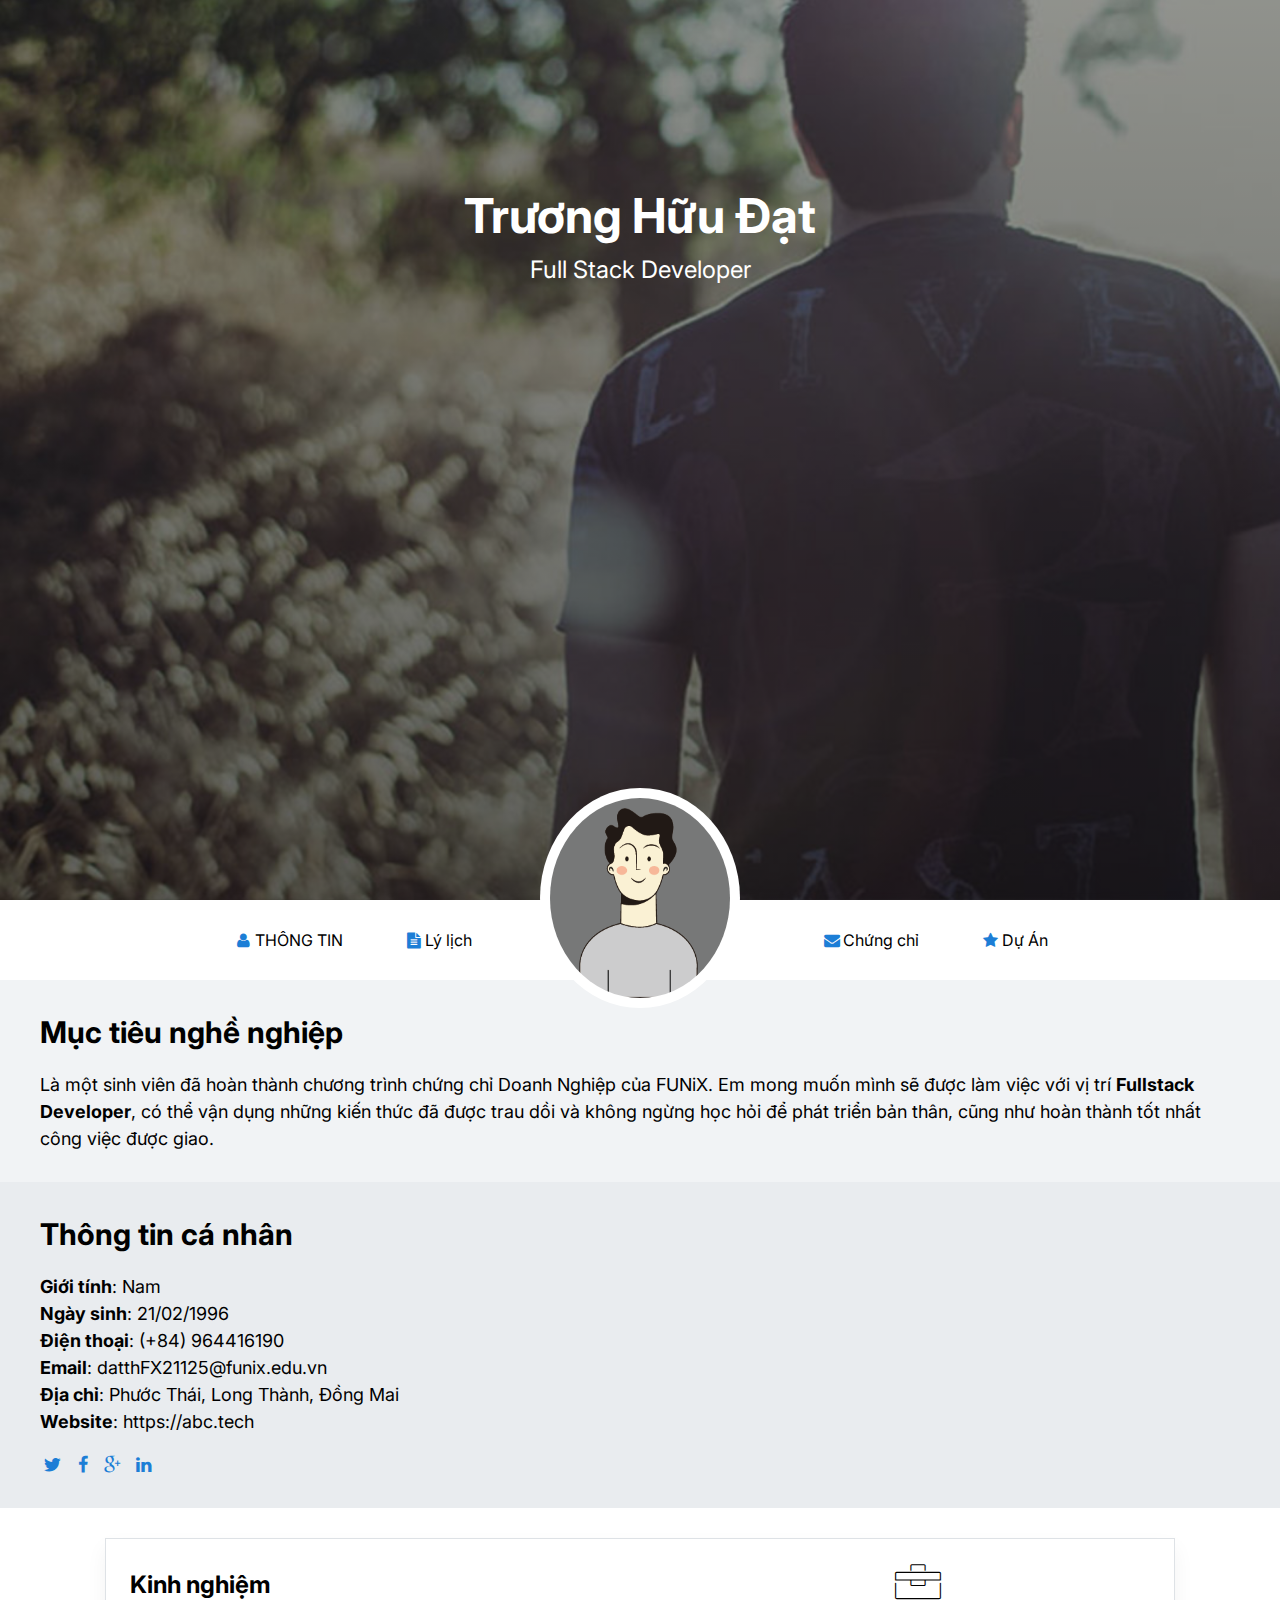
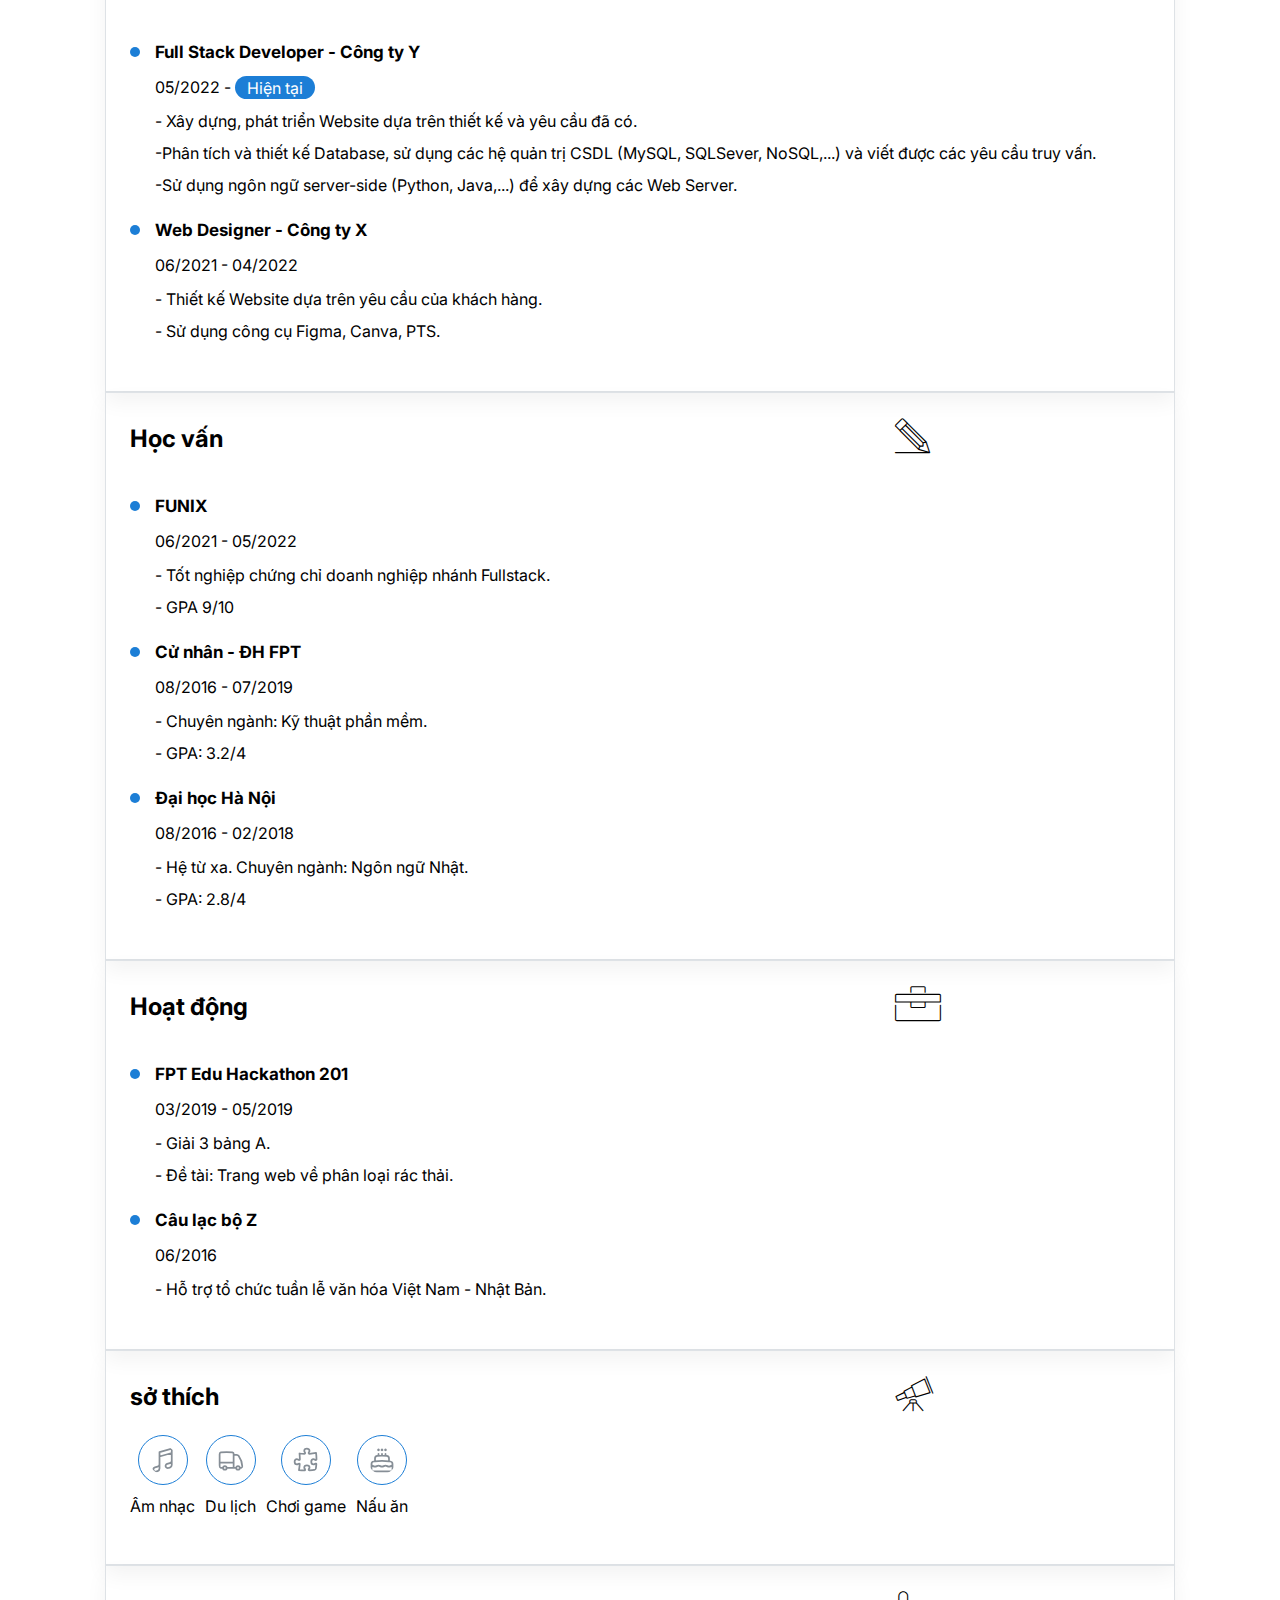
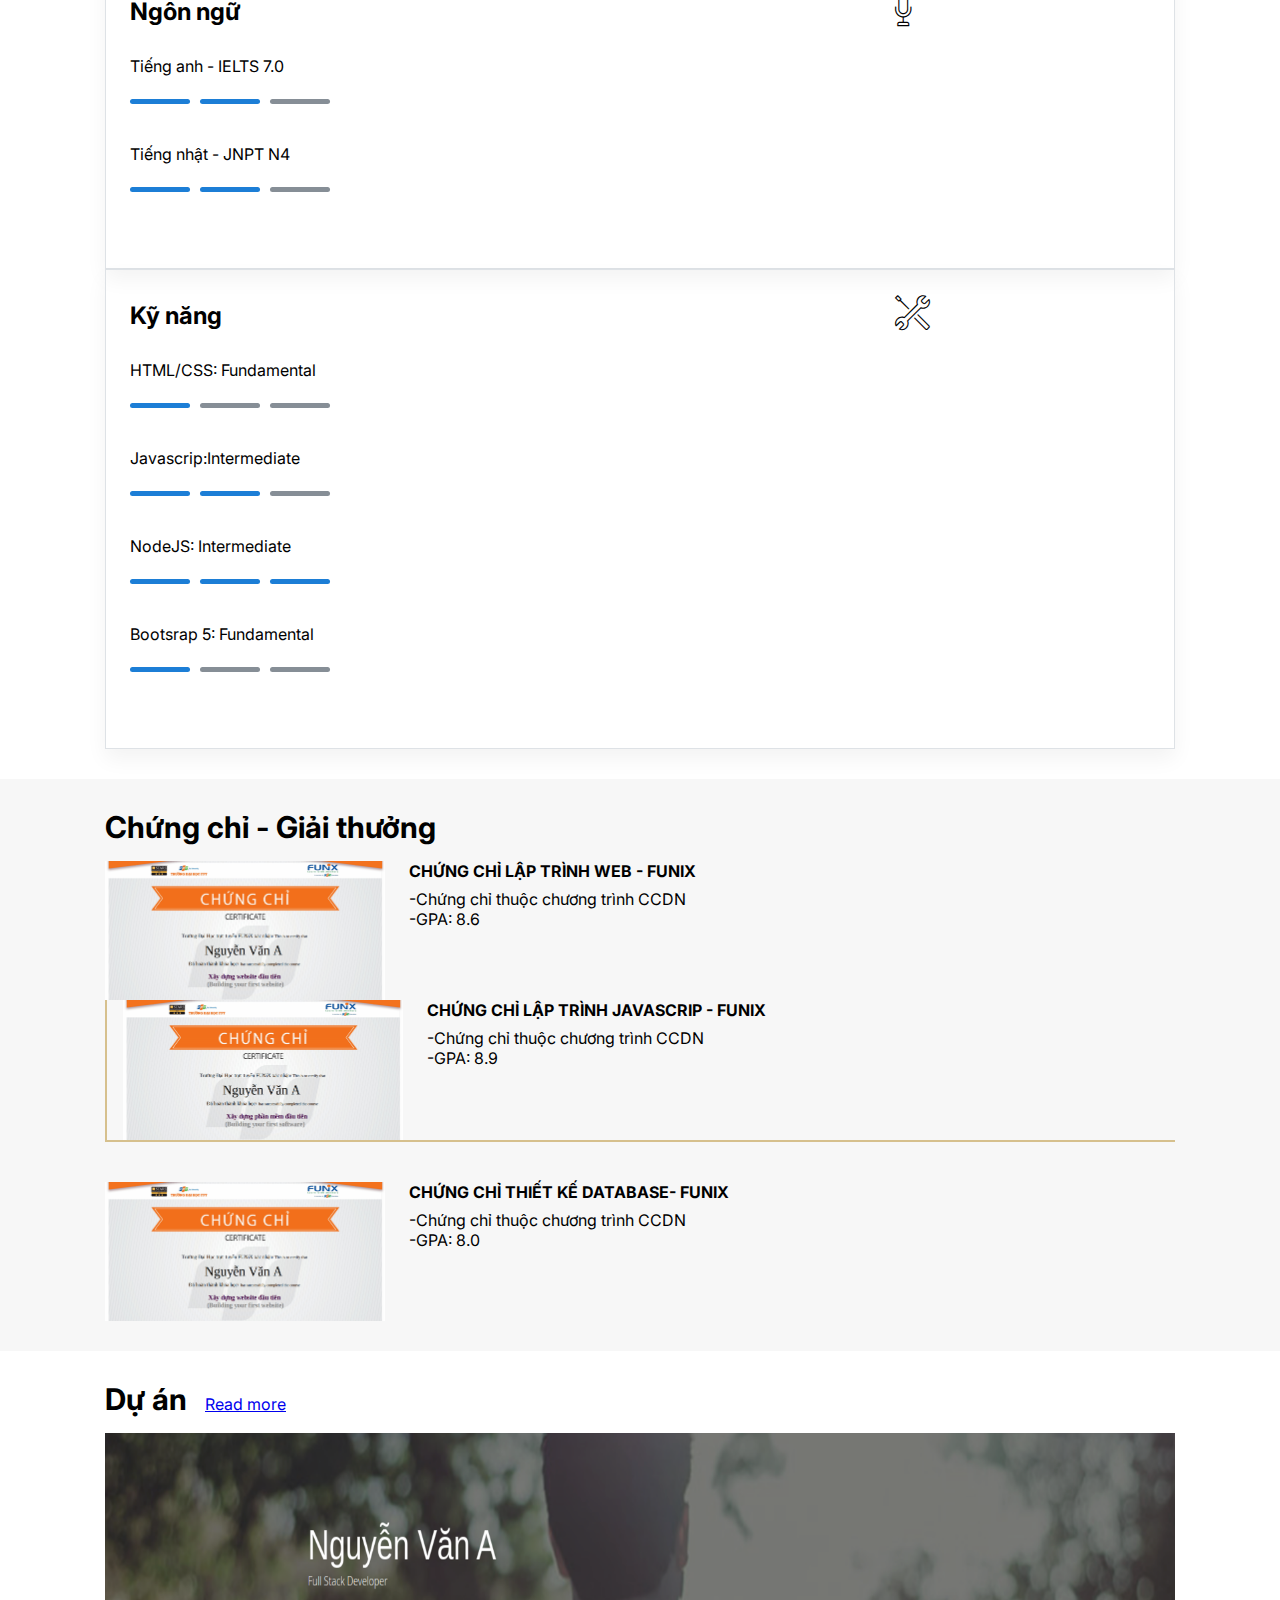
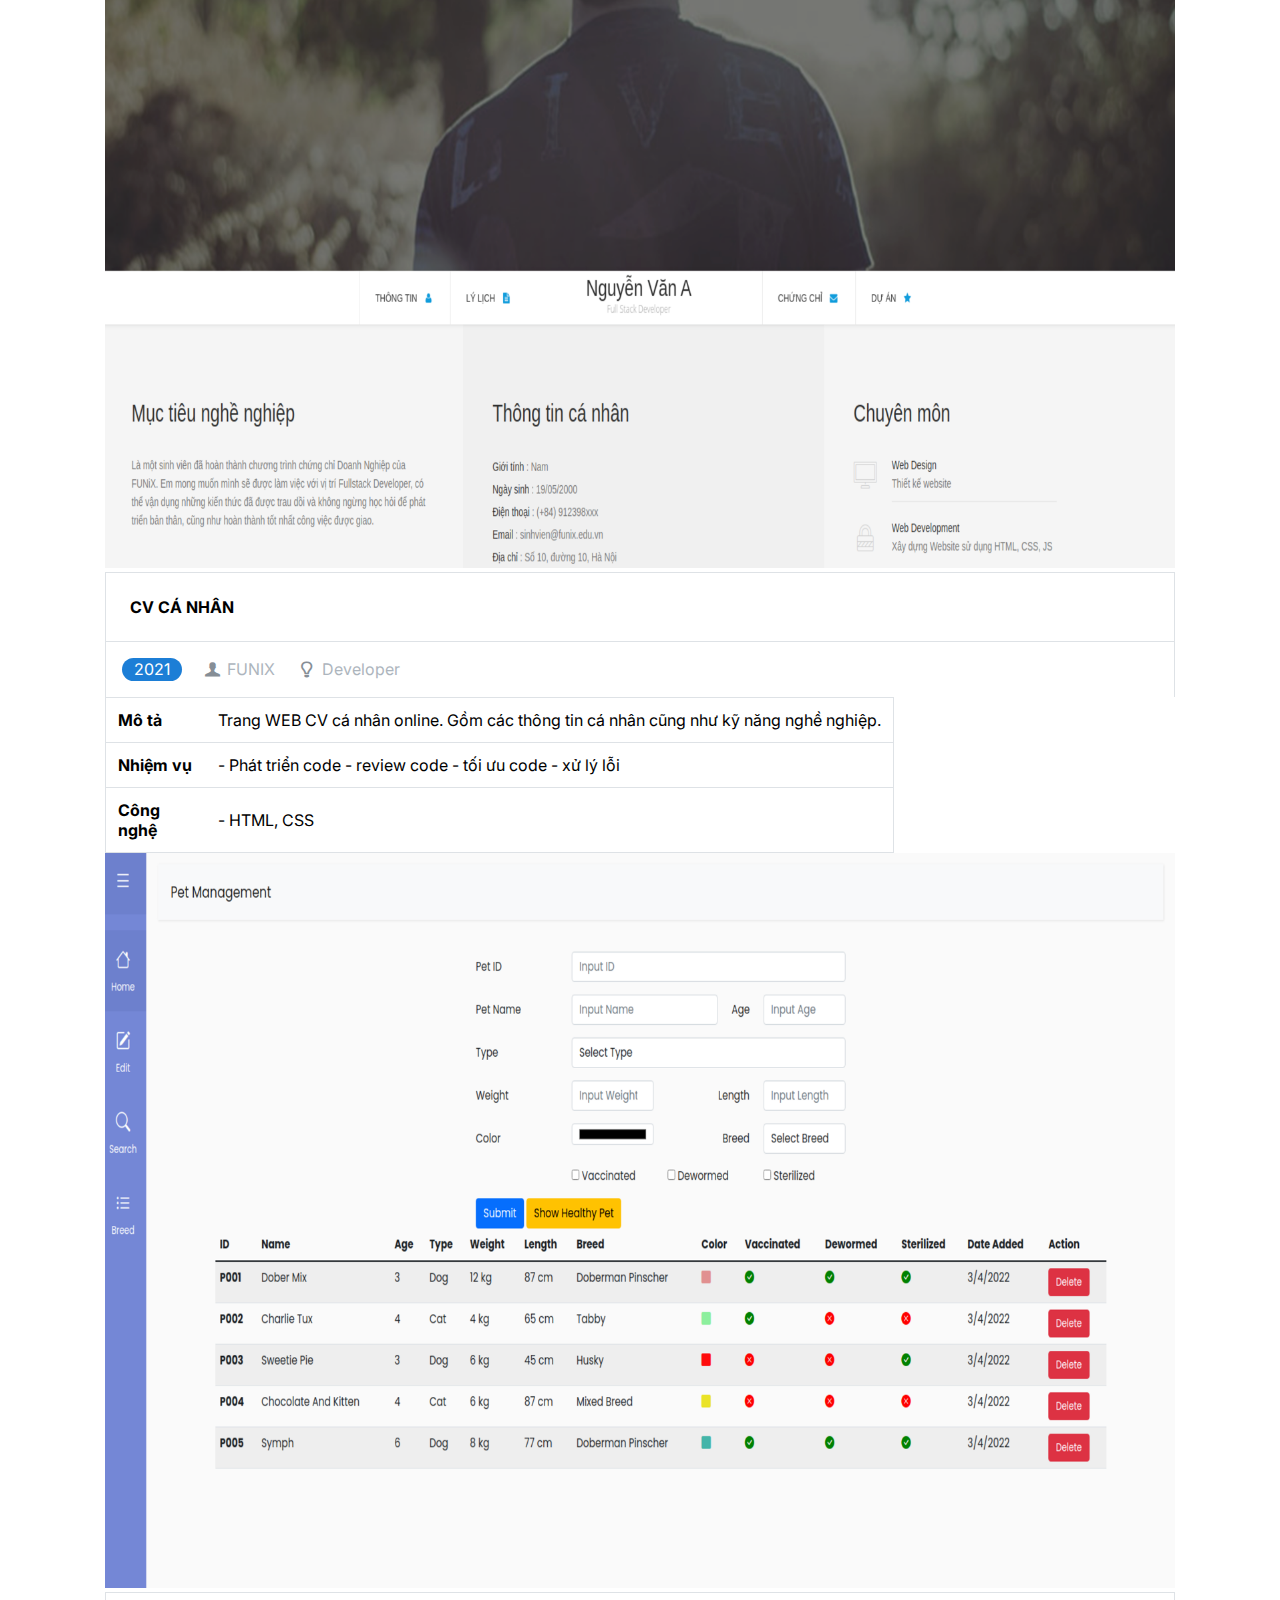
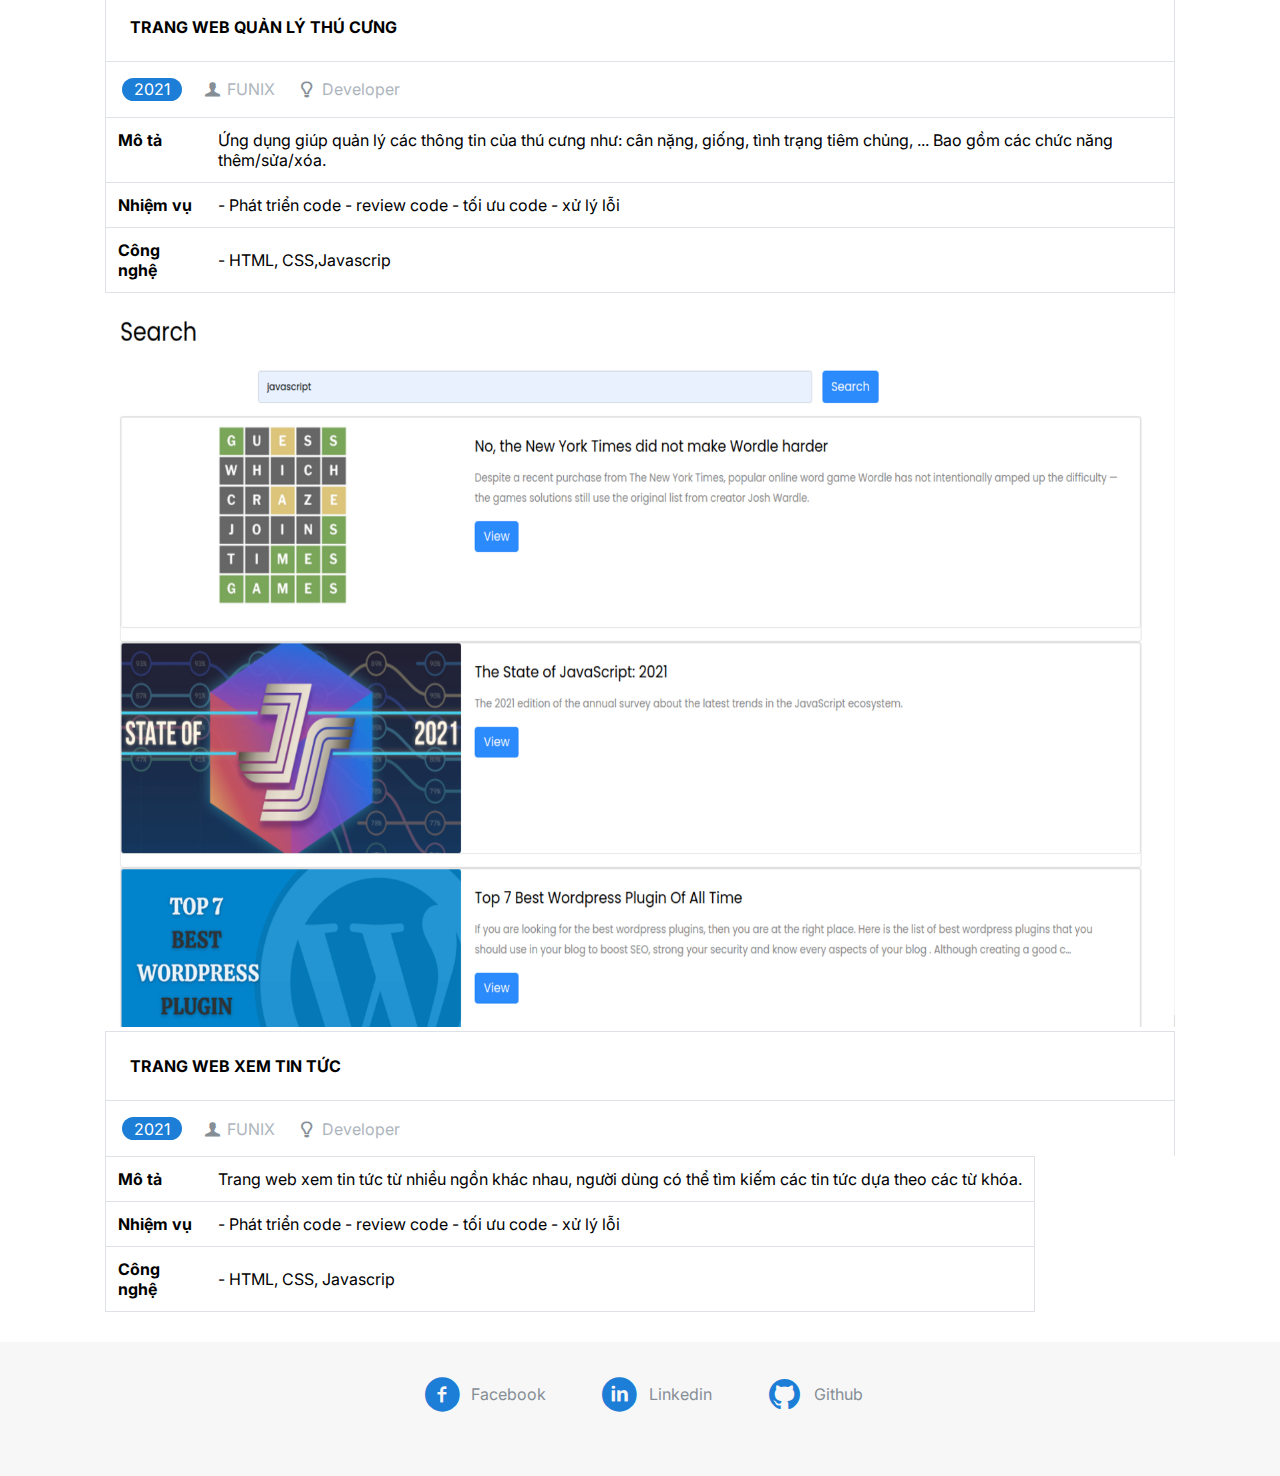
==== index.html @ 42e82f7e "Add files via upload" ====
<!DOCTYPE html>
<html lang="en">
  <head>
    <meta charset="UTF-8" />
    <meta http-equiv="X-UA-Compatible" content="IE=edge" />
    <meta name="viewport" content="width=device-width, initial-scale=1.0" />
    <link rel="stylesheet" href="./css/laptop.css" />
    <link rel="stylesheet" href="./css/tablet.css" />
    <link rel="stylesheet" href="./css/mobile.css" />
    <link rel="stylesheet" href="./css/font.css" />
    <link
      href="https://cdn.jsdelivr.net/npm/bootstrap@5.0.2/dist/css/bootstrap.min.css"
      rel="stylesheet"
      integrity="sha384-EVSTQN3/azprG1Anm3QDgpJLIm9Nao0Yz1ztcQTwFspd3yD65VohhpuuCOmLASjC"
      crossorigin="anonymous"
    />
    <link
      href="https://fonts.googleapis.com/css2?family=Inter&display=swap"
      rel="stylesheet"
    />

    <title>Assignment 03</title>
  </head>
  <body>
    <!-- Banner -->
    <div id="banner">
      <div class="banner-container">
        <h1>Trương Hữu Đạt</h1>
        <span>Full Stack Developer</span>
      </div>
    </div>
    <div class="avt-banner">
      <img src="images/default-avatar.webp" alt="avatar" class="avt-default" />
    </div>
    <!-- Narbar -->
    <section id="navbar">
      <nav class="navbar-container">
        <a href="#"><i class="icon-narbar icon-user"></i>THÔNG TIN</a>
        <a href="#"><i class="icon-narbar icon-doc-text-inv"></i>Lý lịch</a>
        <div class="text-navbar">
          <h2>Nguyễn Văn A</h2>
          <span>Full Stack Developer</span>
        </div>
        <a href="#"><i class="icon-narbar icon-mail-alt"></i>Chứng chỉ</a>
        <a href="#"><i class="icon-narbar icon-star-1"></i>Dự Án</a>
      </nav>
    </section>

    <section id="about" class="bg-grey">
      <div class="row mt-4">
        <div id="target" class="col-md col-lg">
          <h2 class="section-title x">Mục tiêu nghề nghiệp</h2>
          <p>
            Là một sinh viên đã hoàn thành chương trình chứng chỉ Doanh Nghiệp
            của FUNiX. Em mong muốn mình sẽ được làm việc với vị trí
            <b>Fullstack Developer</b>, có thể vận dụng những kiến thức đã được
            trau dồi và không ngừng học hỏi để phát triển bản thân, cũng như
            hoàn thành tốt nhất công việc được giao.
          </p>
        </div>
        <div id="personal-info" class="col-md col-lg">
          <h2 class="section-title">Thông tin cá nhân</h2>
          <ul class="mt-40 info">
            <li><span>Giới tính</span>: Nam</li>
            <li><span>Ngày sinh</span>: 21/02/1996</li>
            <li><span>Điện thoại</span>: (+84) 964416190</li>
            <li><span>Email</span>: datthFX21125@funix.edu.vn</li>
            <li><span>Địa chỉ</span>: Phước Thái, Long Thành, Đồng Mai</li>
            <li><span>Website</span>: https://abc.tech</li>
          </ul>
          <div class="icon-personal-info">
            <td><i class="icon-twitter"></i></td>
            <td><i class="icon-facebook"></i></td>
            <td><i class="icon-gplus"></i></td>
            <td><i class="icon-linkedin"></i></td>
          </div>
        </div>
      </div>
    </section>

    <!-- Job info -->
    <section id="job-info">
      <div class="container">
        <div class="row gy-4">
          <div class="col-xl-4 col-md-6">
            <div class="content-grid">
              <div><h2>Kinh nghiệm</h2></div>
              <div class="job-info-ic"><i class="ic-toolbox"></i></div>
              <div class="content">
                <div class="content-detail">
                  <h3>Full Stack Developer - Công ty Y</h3>
                  <p>05/2022 - <span class="now">Hiện tại</span></p>
                  <p>
                    - Xây dựng, phát triển Website dựa trên thiết kế và yêu cầu
                    đã có.<br />
                    -Phân tích và thiết kế Database, sử dụng các hệ quản trị
                    CSDL (MySQL, SQLSever, NoSQL,...) và viết được các yêu cầu
                    truy vấn.<br />
                    -Sử dụng ngôn ngữ server-side (Python, Java,...) để xây dựng
                    các Web Server.
                  </p>
                  <h3>Web Designer - Công ty X</h3>
                  <p>06/2021 - 04/2022</p>
                  <p>
                    - Thiết kế Website dựa trên yêu cầu của khách hàng.<br />
                    - Sử dụng công cụ Figma, Canva, PTS.
                  </p>
                </div>
              </div>
            </div>
          </div>
          <div class="col-xl-4 col-md-6">
            <div class="content-grid">
              <div><h2>Học vấn</h2></div>
              <div class="job-info-ic"><i class="ic-pencil"></i></div>
              <div class="content">
                <div class="content-detail">
                  <h3>FUNIX</h3>
                  <p>06/2021 - 05/2022</p>
                  <p>
                    - Tốt nghiệp chứng chỉ doanh nghiệp nhánh Fullstack.<br />
                    - GPA 9/10
                  </p>
                  <h3>Cử nhân - ĐH FPT</h3>
                  <p>08/2016 - 07/2019</p>
                  <p>
                    - Chuyên ngành: Kỹ thuật phần mềm.<br />
                    - GPA: 3.2/4
                  </p>
                  <h3>Đại học Hà Nội</h3>
                  <p>08/2016 - 02/2018</p>
                  <p>
                    - Hệ từ xa. Chuyên ngành: Ngôn ngữ Nhật.<br />
                    - GPA: 2.8/4
                  </p>
                </div>
              </div>
            </div>
          </div>
          <div class="col-xl-4 col-md-6">
            <div class="content-grid">
              <div><h2>Hoạt động</h2></div>
              <div class="job-info-ic"><i class="ic-toolbox"></i></div>
              <div class="content">
                <div class="content-detail">
                  <h3>FPT Edu Hackathon 201</h3>
                  <p>03/2019 - 05/2019</p>
                  <p>
                    - Giải 3 bảng A.<br />
                    - Đề tài: Trang web về phân loại rác thải.
                  </p>
                  <h3>Câu lạc bộ Z</h3>
                  <p>06/2016</p>
                  <p>- Hỗ trợ tổ chức tuần lễ văn hóa Việt Nam - Nhật Bản.</p>
                </div>
              </div>
            </div>
          </div>
          <div class="col-xl-4 col-md-6">
            <div class="content-grid">
              <div><h2>sở thích</h2></div>
              <div class="job-info-ic"><i class="ic-telescope"></i></div>
              <div class="content job-container-flex">
                <div class="flex-st">
                  <svg
                    xmlns="http://www.w3.org/2000/svg"
                    fill="none"
                    viewBox="0 0 24 24"
                    stroke-width="1.5"
                    stroke="currentColor"
                    class="ic-st"
                  >
                    <path
                      stroke-linecap="round"
                      stroke-linejoin="round"
                      d="M9 9l10.5-3m0 6.553v3.75a2.25 2.25 0 01-1.632 2.163l-1.32.377a1.803 1.803 0 11-.99-3.467l2.31-.66a2.25 2.25 0 001.632-2.163zm0 0V2.25L9 5.25v10.303m0 0v3.75a2.25 2.25 0 01-1.632 2.163l-1.32.377a1.803 1.803 0 01-.99-3.467l2.31-.66A2.25 2.25 0 009 15.553z"
                    />
                  </svg>
                  <p>Âm nhạc</p>
                </div>
                <div class="flex-st">
                  <svg
                    xmlns="http://www.w3.org/2000/svg"
                    fill="none"
                    viewBox="0 0 24 24"
                    stroke-width="1.5"
                    stroke="currentColor"
                    class="ic-st"
                  >
                    <path
                      stroke-linecap="round"
                      stroke-linejoin="round"
                      d="M8.25 18.75a1.5 1.5 0 01-3 0m3 0a1.5 1.5 0 00-3 0m3 0h6m-9 0H3.375a1.125 1.125 0 01-1.125-1.125V14.25m17.25 4.5a1.5 1.5 0 01-3 0m3 0a1.5 1.5 0 00-3 0m3 0h1.125c.621 0 1.129-.504 1.09-1.124a17.902 17.902 0 00-3.213-9.193 2.056 2.056 0 00-1.58-.86H14.25M16.5 18.75h-2.25m0-11.177v-.958c0-.568-.422-1.048-.987-1.106a48.554 48.554 0 00-10.026 0 1.106 1.106 0 00-.987 1.106v7.635m12-6.677v6.677m0 4.5v-4.5m0 0h-12"
                    />
                  </svg>
                  <p>Du lịch</p>
                </div>
                <div class="flex-st">
                  <svg
                    xmlns="http://www.w3.org/2000/svg"
                    fill="none"
                    viewBox="0 0 24 24"
                    stroke-width="1.5"
                    stroke="currentColor"
                    class="ic-st"
                  >
                    <path
                      stroke-linecap="round"
                      stroke-linejoin="round"
                      d="M14.25 6.087c0-.355.186-.676.401-.959.221-.29.349-.634.349-1.003 0-1.036-1.007-1.875-2.25-1.875s-2.25.84-2.25 1.875c0 .369.128.713.349 1.003.215.283.401.604.401.959v0a.64.64 0 01-.657.643 48.39 48.39 0 01-4.163-.3c.186 1.613.293 3.25.315 4.907a.656.656 0 01-.658.663v0c-.355 0-.676-.186-.959-.401a1.647 1.647 0 00-1.003-.349c-1.036 0-1.875 1.007-1.875 2.25s.84 2.25 1.875 2.25c.369 0 .713-.128 1.003-.349.283-.215.604-.401.959-.401v0c.31 0 .555.26.532.57a48.039 48.039 0 01-.642 5.056c1.518.19 3.058.309 4.616.354a.64.64 0 00.657-.643v0c0-.355-.186-.676-.401-.959a1.647 1.647 0 01-.349-1.003c0-1.035 1.008-1.875 2.25-1.875 1.243 0 2.25.84 2.25 1.875 0 .369-.128.713-.349 1.003-.215.283-.4.604-.4.959v0c0 .333.277.599.61.58a48.1 48.1 0 005.427-.63 48.05 48.05 0 00.582-4.717.532.532 0 00-.533-.57v0c-.355 0-.676.186-.959.401-.29.221-.634.349-1.003.349-1.035 0-1.875-1.007-1.875-2.25s.84-2.25 1.875-2.25c.37 0 .713.128 1.003.349.283.215.604.401.96.401v0a.656.656 0 00.658-.663 48.422 48.422 0 00-.37-5.36c-1.886.342-3.81.574-5.766.689a.578.578 0 01-.61-.58v0z"
                    />
                  </svg>
                  <p>Chơi game</p>
                </div>
                <div class="flex-st">
                  <svg
                    xmlns="http://www.w3.org/2000/svg"
                    fill="none"
                    viewBox="0 0 24 24"
                    stroke-width="1.5"
                    stroke="currentColor"
                    class="ic-st"
                  >
                    <path
                      stroke-linecap="round"
                      stroke-linejoin="round"
                      d="M12 8.25v-1.5m0 1.5c-1.355 0-2.697.056-4.024.166C6.845 8.51 6 9.473 6 10.608v2.513m6-4.87c1.355 0 2.697.055 4.024.165C17.155 8.51 18 9.473 18 10.608v2.513m-3-4.87v-1.5m-6 1.5v-1.5m12 9.75l-1.5.75a3.354 3.354 0 01-3 0 3.354 3.354 0 00-3 0 3.354 3.354 0 01-3 0 3.354 3.354 0 00-3 0 3.354 3.354 0 01-3 0L3 16.5m15-3.38a48.474 48.474 0 00-6-.37c-2.032 0-4.034.125-6 .37m12 0c.39.049.777.102 1.163.16 1.07.16 1.837 1.094 1.837 2.175v5.17c0 .62-.504 1.124-1.125 1.124H4.125A1.125 1.125 0 013 20.625v-5.17c0-1.08.768-2.014 1.837-2.174A47.78 47.78 0 016 13.12M12.265 3.11a.375.375 0 11-.53 0L12 2.845l.265.265zm-3 0a.375.375 0 11-.53 0L9 2.845l.265.265zm6 0a.375.375 0 11-.53 0L15 2.845l.265.265z"
                    />
                  </svg>
                  <p>Nấu ăn</p>
                </div>
              </div>
            </div>
          </div>
          <div class="col-xl-4 col-md-6">
            <div class="content-grid">
              <div><h2>Ngôn ngữ</h2></div>
              <div class="job-info-ic"><i class="ic-mic"></i></div>
              <div class="content">
                <div style="margin-bottom: 24px">
                  <p>Tiếng anh - IELTS 7.0</p>
                  <span class="good"></span><span class="good"></span
                  ><span class="bad"></span>
                </div>
                <div style="margin-bottom: 24px">
                  <p>Tiếng nhật - JNPT N4</p>
                  <span class="good"></span><span class="good"></span
                  ><span class="bad"></span>
                </div>
              </div>
            </div>
          </div>
          <div class="col-xl-4 col-md-6">
            <div class="content-grid">
              <div><h2>Kỹ năng</h2></div>
              <div class="job-info-ic"><i class="ic-tools-2"></i></div>
              <div class="content">
                <div style="margin-bottom: 24px">
                  <p>HTML/CSS: Fundamental</p>
                  <span class="good"></span><span class="bad"></span
                  ><span class="bad"></span>
                </div>
                <div style="margin-bottom: 24px">
                  <p>Javascrip:Intermediate</p>
                  <span class="good"></span><span class="good"></span
                  ><span class="bad"></span>
                </div>
                <div style="margin-bottom: 24px">
                  <p>NodeJS: Intermediate</p>
                  <span class="good"></span><span class="good"></span
                  ><span class="good"></span>
                </div>
                <div style="margin-bottom: 24px">
                  <p>Bootsrap 5: Fundamental</p>
                  <span class="good"></span><span class="bad"></span
                  ><span class="bad"></span>
                </div>
              </div>
            </div>
          </div>
        </div>
      </div>
    </section>

    <!-- Certificate -->
    <section id="certificate" class="bg-grey">
      <div class="container">
        <h1 class="section-title">Chứng chỉ - Giải thưởng</h1>
        <div class="row mt-4">
          <div class="certificate-flex col-md-6 mb-4">
            <img
              src="images/Cert_DBI.png"
              alt="certificate 1"
              class="certificate-img img-fluid"
            />
            <p>
              <strong> chứng Chỉ Lập Trình WEB - FUNIX</strong><br />
              -Chứng chỉ thuộc chương trình CCDN<br />-GPA: 8.6
            </p>
          </div>
          <div class="certificate-flex certificate-2 col-md-6 mb-4">
            <img
              src="images/Cert_PRF.png"
              alt="certificate 2"
              class="certificate-img img-fluid"
            />
            <p>
              <strong> chứng Chỉ Lập Trình javascrip - FUNIX</strong><br />
              -Chứng chỉ thuộc chương trình CCDN<br />-GPA: 8.9
            </p>
          </div>
          <div class="certificate-flex certificate-3 col-lg-12">
            <img
              src="images/Cert_WEB.png"
              alt="certificate 3"
              class="certificate-img"
            />
            <p>
              <strong> Chứng chỉ thiết kế database- funix</strong><br />
              -Chứng chỉ thuộc chương trình CCDN<br />-GPA: 8.0
            </p>
          </div>
        </div>
      </div>
    </section>

    <!-- Project -->
    <section id="project">
      <div class="container">
        <div class="section-title">
          <h1>Dự án</h1>
          <a href="#projet-charter">Read more</a>
        </div>

        <div class="row">
          <div class="col-md-4 mb-4 mb-md-0">
            <div class="project-content">
              <img
                src="images/project_1.png"
                alt="project 1"
                class="project-img"
              />
              <h3>CV CÁ NHÂN</h3>
              <div class="project-content-flex">
                <p class="now">2021</p>
                <div>
                  <i class="icon-user-1"></i>
                  <span>FUNIX</span>
                  <i class="icon-lamp"></i>
                  <span>Developer</span>
                </div>
              </div>
              <table>
                <tr>
                  <td>Mô tả</td>
                  <td>
                    Trang WEB CV cá nhân online. Gồm các thông tin cá nhân cũng
                    như kỹ năng nghề nghiệp.
                  </td>
                </tr>
                <tr>
                  <td>Nhiệm vụ</td>
                  <td>
                    - Phát triển code - review code - tối ưu code - xử lý lỗi
                  </td>
                </tr>
                <tr>
                  <td>Công nghệ</td>
                  <td>- HTML, CSS</td>
                </tr>
              </table>
            </div>
          </div>
          <div class="col-md-4 mb-4 mb-md-0">
            <div class="project-content">
              <img
                src="images/project_2.png"
                alt="project 1"
                class="project-img"
              />
              <h3>TRANG WEB QUẢN LÝ THÚ CƯNG</h3>
              <div class="project-content-flex">
                <p class="now">2021</p>
                <div>
                  <i class="icon-user-1"></i>
                  <span>FUNIX</span>
                  <i class="icon-lamp"></i>
                  <span>Developer</span>
                </div>
              </div>
              <table>
                <tbody>
                  <tr>
                    <td>Mô tả</td>
                    <td>
                      Ứng dụng giúp quản lý các thông tin của thú cưng như: cân
                      nặng, giống, tình trạng tiêm chủng, ... Bao gồm các chức
                      năng thêm/sửa/xóa.
                    </td>
                  </tr>
                  <tr>
                    <td>Nhiệm vụ</td>
                    <td>
                      - Phát triển code - review code - tối ưu code - xử lý lỗi
                    </td>
                  </tr>
                  <tr>
                    <td>Công nghệ</td>
                    <td>- HTML, CSS,Javascrip</td>
                  </tr>
                </tbody>
              </table>
            </div>
          </div>
          <div class="col-md-4 mb-4 mb-md-0">
            <div class="project-content">
              <img
                src="images/project_3.png"
                alt="project 1"
                class="project-img"
              />
              <h3>TRANG WEB XEM TIN TỨC</h3>
              <div class="project-content-flex">
                <p class="now">2021</p>
                <div>
                  <i class="icon-user-1"></i>
                  <span>FUNIX</span>
                  <i class="icon-lamp"></i>
                  <span>Developer</span>
                </div>
              </div>
              <table>
                <tbody>
                  <tr>
                    <td>Mô tả</td>
                    <td>
                      Trang web xem tin tức từ nhiều ngồn khác nhau, người dùng
                      có thể tìm kiếm các tin tức dựa theo các từ khóa.
                    </td>
                  </tr>
                  <tr>
                    <td>Nhiệm vụ</td>
                    <td>
                      - Phát triển code - review code - tối ưu code - xử lý lỗi
                    </td>
                  </tr>
                  <tr>
                    <td>Công nghệ</td>
                    <td>- HTML, CSS, Javascrip</td>
                  </tr>
                </tbody>
              </table>
            </div>
          </div>
        </div>
      </div>
    </section>

    <!-- Footer -->
    <section id="footer" class="bg-grey">
      <div class="container">
        <div class="footer-container">
          <div class="footer-container-flex">
            <a href="#" class="footer-link"
              ><i class="icon-facebook-circled"></i
            ></a>
            <a href="#"><span class="footer-content">Facebook</span></a>
          </div>
          <div class="footer-container-flex">
            <a href="#" class="footer-link"
              ><i class="icon-linkedin-circled"></i
            ></a>
            <a href="#"><span class="footer-content">Linkedin</span></a>
          </div>
          <div class="footer-container-flex">
            <a href="#" class="footer-link"
              ><i class="icon-github-circled"></i
            ></a>
            <a href="#" style="text-decoration: none"
              ><span class="footer-content">Github</span></a
            >
          </div>
        </div>
      </div>
    </section>
    <script
      src="https://cdn.jsdelivr.net/npm/bootstrap@5.0.2/dist/js/bootstrap.bundle.min.js"
      integrity="sha384-MrcW6ZMFYlzcLA8Nl+NtUVF0sA7MsXsP1UyJoMp4YLEuNSfAP+JcXn/tWtIaxVXM"
      crossorigin="anonymous"
    ></script>
  </body>
</html>
---- css/laptop.css ----
* {
  margin: 0px;
  box-sizing: border-box;
}

body {
  font-family: "inter", sans-serif;
}

.bg-grey {
  background-color: #f7f7f7;
}

section > .container {
  width: 1170px;
  margin: auto;
  display: block;
  padding: 30px 50px;
}

/* Banner */
#banner {
  background-image: linear-gradient(rgba(0, 0, 0, 0.4), rgba(0, 0, 0, 0.6)),
    url(/images/banner.jpg);
  height: 100vh;
  background-size: cover;
  position: relative;
}

.banner-container {
  font-size: 24px;
  line-height: 1.5;
  color: #fff;
  text-align: center;
  position: absolute;
  top: 20%;
  left: 50%;
  transform: translate(-50%, 0);
}
/* Narbar */
.navbar-container {
  display: flex;
  align-items: center;
  justify-content: center;
}
#navbar {
  text-align: center;
}

#navbar a:link,
#navbar a:visited {
  text-decoration: none;
  color: black;
  padding: 30px;
}

#navbar a:hover,
a:active {
  font-weight: bold;
  cursor: pointer;
}

.text-navbar {
  display: inline-block;
  font-size: 14px;
  margin: 0 70px;
}

.text-navbar h2 {
  font-size: 22px;
}

.icon-narbar {
  color: #1c7ed6;
}

.icon-personal-info {
  color: #1c7ed6;
  margin-top: 16px;
}

/* Thông tin cá nhân */
.about-grid {
  display: grid;
  grid-template-columns: repeat(2, 1fr);

  margin-top: 25px;
}

.section-title {
  font-size: 30px;
  margin-bottom: 16px;
}
.info {
  list-style: none;
  padding: 0;
}

li span {
  font-weight: bold;
}

#target {
  background-color: #f1f3f5;
  font-size: 18px;
  padding: 30px 40px;
  line-height: 1.5;
}
#personal-info {
  background-color: #e9ecef;
  font-size: 18px;
  padding: 30px 40px;
  line-height: 1.5;
}

/* Thông tin nghề nghiệp */

.job-info-grid {
  display: grid;
  grid-template-columns: repeat(3, 1fr);
  column-gap: 20px;
  row-gap: 40px;
}

.content-grid {
  display: grid;
  grid-template-columns: 75% 25%;
  align-items: center;
  align-self: start;
  border: 1.5px solid #dee2e6;
  padding: 24px;
  box-shadow: 0 10px 20px rgba(0, 0, 0, 0.05);
}

.job-info-ic {
  font-size: 35px;
}

.content {
  grid-column: 1/-1;
  margin: 18px 0;
  line-height: 2;
}

.content-detail {
  margin-left: 25px;
}
.content-detail h3 {
  position: relative;
  font-size: 17px;
  margin-top: 12px;
  margin-bottom: 2px;
}

.content-detail h3::before {
  position: absolute;
  top: 50%;
  left: -25px;
  transform: translate(0, -50%);
  content: "";
  width: 10px;
  height: 10px;
  background-color: #1c7ed6;
  border-radius: 50%;
  margin-right: 10px;
}

.content-detail p {
  margin-bottom: 2px;
}

.now {
  background-color: #1c7ed6;
  color: #fff;
  padding: 1.5px 12px;
  border-radius: 100px;
}
/* icon sở thích */
.ic-st {
  width: 50px;
  height: 50px;
  color: #868e96;
  border: 1.5px solid #1c7ed6;
  padding: 10px;
  border-radius: 50%;
}

.job-container-flex {
  display: flex;
  gap: 10px;
}

.flex-st {
  display: flex;
  flex-direction: column;
  align-items: center;
  gap: 5px;
}

.flex-st p {
  text-align: center;
}

.good {
  width: 60px;
  height: 5px;
  background-color: #1c7ed6;
  border-radius: 100px;
  margin-right: 10px;
  display: inline-block;
}
.bad {
  width: 60px;
  height: 5px;
  background-color: #868e96;
  border-radius: 100px;
  margin-right: 10px;

  display: inline-block;
}

/* certificate */

.certificate-grid {
  display: grid;
  grid-template-columns: repeat(2, 1fr);
  gap: 40px 60px;
}

.certificate-img {
  width: 280px;
}

.certificate-flex {
  display: flex;
  gap: 24px;
}

.certificate-flex strong {
  display: inline-block;
  text-transform: uppercase;
  margin-bottom: 8px;
}
.certificate-2 {
  border-left: 2px solid #d6c08d;
  padding-left: 16px;
}

.certificate-3 {
  border-top: 2px solid #d6c08d;
  padding-top: 40px;
  grid-column: 1/-1;
}

/* project */

.project-grid {
  display: grid;
  grid-template-columns: repeat(3, 1fr);
  gap: 20px;
}

.project-img {
  width: 100%;
}

.project-content h3 {
  font-size: 16px;
  font-weight: bold;
  padding: 24px;
  margin: 0;
  border: 1.5px solid #dee2e6;
}

.project-content-flex {
  display: flex;
  gap: 19px;
  align-items: center;
  border-left: 1.5px solid #dee2e6;
  border-right: 1.5px solid #dee2e6;
  padding: 16px;
}

.project-content-flex span {
  margin-right: 16px;
  color: #adb5bd;
}

.project-content-flex i {
  color: #868e96;
}

table {
  border-collapse: collapse;
}

tr {
  border: 1.5px solid #dee2e6 !important;
}

tr td:first-child {
  font-weight: bold;
  vertical-align: top;
  width: 100px;
}

td {
  padding: 12px;
}

/* FOOTER */

.footer-container {
  display: flex;
  gap: 48px;
  justify-content: center;
  margin-bottom: 30px;
}

.footer-container-flex {
  display: flex;
  gap: 4px;
  align-items: center;
}

#footer a:link,
#footer a:visited {
  text-decoration: none;
}

.footer-container-flex i {
  font-size: 36px;
  color: #1c7ed6;
}

.footer-container span {
  color: #868e96;
}

/* Nâng cao */
.avt-default {
  width: 200px;
  height: 220px;
  border-radius: 50%;
  padding: 10px;
  background-color: #fff;
}

.avt-banner {
  position: absolute;
  display: inline-block;
  bottom: 0;
  left: 50%;
  transform: translate(-50%, 50%);
}

.section-title h1 {
  display: inline-block;
  font-size: 30px;
}

/* Read More */
.section-title a {
  font-size: 16px;
  margin-left: 10px;
}

/* Project Charter */
.title {
  color: #4263eb;
  padding-bottom: 5px;
  border-bottom: 2px solid #ced4da;
  margin-bottom: 14px;
}

.border-dotted {
  border-bottom: 2px dotted #ced4da;
}

.number-icon {
  border: 2px solid #4263eb;
  color: #fff;
  background-color: #868e96;
  font-size: 22px;
  width: 45px;
  height: 45px;
  border-radius: 50%;
  display: flex;
  align-items: center;
  justify-content: center;
  text-align: center;
}
---- css/tablet.css ----
@media all and (min-width: 768px) and (max-width: 1024px) {
  .text-navbar,
  .avt-banner {
    display: none;
  }
  #navbar {
    margin-top: 20px;
  }
  .certificate-flex {
    flex-direction: column;
    gap: 30px;
  }

  .project-content h3 {
    font-size: 16px;
  }

  .project-content-flex {
    font-size: 16px;
  }

  .project-content-flex .now {
    font-size: 14px;
  }

  tr td:first-child {
    width: 25%;
  }

  /* Project Charter  */
  .number {
    justify-content: start !important;
  }
}
---- css/mobile.css ----
@media (max-width: 768px) {
  .text-navbar,
  .avt-banner {
    display: none;
  }

  #navbar a:link,
  a:visited {
    display: block;
    text-align: left;
    padding: 20px 35px 0;
  }

  .certificate-2 {
    border-left: none;
    border-top: 2px solid #d6c08d;
    padding-top: 40px;
  }

  .footer-container {
    gap: 30px;
  }

  /* Project Charter  */
  .number {
    justify-content: start !important;
  }
}
---- css/font.css ----
@font-face {
	font-family: 'open_sanslight';
	src: url('../fonts/OpenSans-Light-webfont.eot');
	src: url('../fonts/OpenSans-Light-webfont.eot#iefix') format('embedded-opentype'),
		url('../fonts/OpenSans-Light-webfont.woff') format('woff'),
		url('../fonts/OpenSans-Light-webfont.ttf') format('truetype'),
		url('../fonts/OpenSans-Light-webfont.svg#open_sanslight') format('svg');
	font-weight: normal;
	font-style: normal;

}

@font-face {
	font-family: 'open_sansitalic';
	src: url('../fonts/OpenSans-Italic-webfont.eot');
	src: url('../fonts/OpenSans-Italic-webfont.eot#iefix') format('embedded-opentype'),
		url('../fonts/OpenSans-Italic-webfont.woff') format('woff'),
		url('../fonts/OpenSans-Italic-webfont.ttf') format('truetype'),
		url('../fonts/OpenSans-Italic-webfont.svg#open_sansitalic') format('svg');
	font-weight: normal;
	font-style: normal;

}

@font-face {
	font-family: 'open_sanssemibold';
	src: url('../fonts/OpenSans-Semibold-webfont.eot');
	src: url('../fonts/OpenSans-Semibold-webfont.eot#iefix') format('embedded-opentype'),
		url('../fonts/OpenSans-Semibold-webfont.woff') format('woff'),
		url('../fonts/OpenSans-Semibold-webfont.ttf') format('truetype'),
		url('../fonts/OpenSans-Semibold-webfont.svg#open_sanssemibold') format('svg');
	font-weight: normal;
	font-style: normal;

}


@font-face {
	font-family: 'open_sanslight_italic';
	src: url('../fonts/OpenSans-LightItalic-webfont.eot');
	src: url('../fonts/OpenSans-LightItalic-webfont.eot#iefix') format('embedded-opentype'),
		url('../fonts/OpenSans-LightItalic-webfont.woff') format('woff'),
		url('../fonts/OpenSans-LightItalic-webfont.ttf') format('truetype'),
		url('../fonts/OpenSans-LightItalic-webfont.svg#open_sanslight_italic') format('svg');
	font-weight: normal;
	font-style: normal;

}

@font-face {
	font-family: 'open_sansregular';
	src: url('../fonts/OpenSans-Regular-webfont.eot');
	src: url('../fonts/OpenSans-Regular-webfont.eot#iefix') format('embedded-opentype'),
		url('../fonts/OpenSans-Regular-webfont.woff') format('woff'),
		url('../fonts/OpenSans-Regular-webfont.ttf') format('truetype'),
		url('../fonts/OpenSans-Regular-webfont.svg#open_sansregular') format('svg');
	font-weight: normal;
	font-style: normal;

}


@font-face {
	font-family: 'fontello';
	src: url('../fonts/fontello.eot');
	src: url('../fonts/fontello.eot#iefix') format('embedded-opentype'),
		url('../fonts/fontello.woff') format('woff'),
		url('../fonts/fontello.ttf') format('truetype'),
		url('../fonts/fontello.svg#fontello') format('svg');
	font-weight: normal;
	font-style: normal;
}

[class^="icon-"]:before,
[class*=" icon-"]:before {
	font-family: "fontello";
	font-style: normal;
	font-weight: normal;
	speak: none;

	display: inline-block;
	text-decoration: inherit;
	width: 1em;
	margin-right: .2em;
	text-align: center;
	/* opacity: .8; */

	/* For safety - reset parent styles, that can break glyph codes*/
	font-variant: normal;
	text-transform: none;

	/* fix buttons height, for twitter bootstrap */
	line-height: 1em;

	/* Animation center compensation - margins should be symmetric */
	/* remove if not needed */
	margin-left: .2em;

	/* you can be more comfortable with increased icons size */
	/* font-size: 120%; */

	/* Font smoothing. That was taken from TWBS */
	-webkit-font-smoothing: antialiased;
	-moz-osx-font-smoothing: grayscale;

	/* Uncomment for 3D effect */
	/* text-shadow: 1px 1px 1px rgba(127, 127, 127, 0.3); */
}

.icon-emo-happy:before {
	content: '\e800';
}

/* '' */
.icon-emo-wink:before {
	content: '\e801';
}

/* '' */
.icon-emo-wink2:before {
	content: '\e802';
}

/* '' */
.icon-emo-unhappy:before {
	content: '\e803';
}

/* '' */
.icon-emo-sleep:before {
	content: '\e804';
}

/* '' */
.icon-emo-thumbsup:before {
	content: '\e805';
}

/* '' */
.icon-emo-devil:before {
	content: '\e806';
}

/* '' */
.icon-emo-surprised:before {
	content: '\e807';
}

/* '' */
.icon-emo-tongue:before {
	content: '\e808';
}

/* '' */
.icon-emo-coffee:before {
	content: '\e809';
}

/* '' */
.icon-emo-sunglasses:before {
	content: '\e80a';
}

/* '' */
.icon-emo-displeased:before {
	content: '\e80b';
}

/* '' */
.icon-emo-beer:before {
	content: '\e80c';
}

/* '' */
.icon-emo-grin:before {
	content: '\e80d';
}

/* '' */
.icon-emo-angry:before {
	content: '\e80e';
}

/* '' */
.icon-emo-saint:before {
	content: '\e80f';
}

/* '' */
.icon-emo-cry:before {
	content: '\e810';
}

/* '' */
.icon-emo-shoot:before {
	content: '\e811';
}

/* '' */
.icon-emo-squint:before {
	content: '\e812';
}

/* '' */
.icon-emo-laugh:before {
	content: '\e813';
}

/* '' */
.icon-spin1:before {
	content: '\e814';
}

/* '' */
.icon-spin2:before {
	content: '\e815';
}

/* '' */
.icon-spin3:before {
	content: '\e816';
}

/* '' */
.icon-spin4:before {
	content: '\e817';
}

/* '' */
.icon-spin5:before {
	content: '\e818';
}

/* '' */
.icon-spin6:before {
	content: '\e819';
}

/* '' */
.icon-firefox:before {
	content: '\e81a';
}

/* '' */
.icon-chrome:before {
	content: '\e81b';
}

/* '' */
.icon-opera:before {
	content: '\e81c';
}

/* '' */
.icon-ie:before {
	content: '\e81d';
}

/* '' */
.icon-crown:before {
	content: '\e81e';
}

/* '' */
.icon-crown-plus:before {
	content: '\e81f';
}

/* '' */
.icon-crown-minus:before {
	content: '\e820';
}

/* '' */
.icon-marquee:before {
	content: '\e821';
}

/* '' */
.icon-glass:before {
	content: '\e822';
}

/* '' */
.icon-music:before {
	content: '\e823';
}

/* '' */
.icon-search:before {
	content: '\e824';
}

/* '' */
.icon-mail:before {
	content: '\e825';
}

/* '' */
.icon-mail-alt:before {
	content: '\e826';
}

/* '' */
.icon-mail-squared:before {
	content: '\e827';
}

/* '' */
.icon-heart:before {
	content: '\e828';
}

/* '' */
.icon-heart-empty:before {
	content: '\e829';
}

/* '' */
.icon-star-1:before {
	content: '\e82a';
}

/* '' */
.icon-star-empty-1:before {
	content: '\e82b';
}

/* '' */
.icon-star-half:before {
	content: '\e82c';
}

/* '' */
.icon-star-half-alt:before {
	content: '\e82d';
}

/* '' */
.icon-user:before {
	content: '\e82e';
}

/* '' */
.icon-user-plus:before {
	content: '\e82f';
}

/* '' */
.icon-user-times:before {
	content: '\e830';
}

/* '' */
.icon-users:before {
	content: '\e831';
}

/* '' */
.icon-male:before {
	content: '\e832';
}

/* '' */
.icon-female:before {
	content: '\e833';
}

/* '' */
.icon-child:before {
	content: '\e834';
}

/* '' */
.icon-user-secret:before {
	content: '\e835';
}

/* '' */
.icon-video:before {
	content: '\e836';
}

/* '' */
.icon-videocam:before {
	content: '\e837';
}

/* '' */
.icon-picture:before {
	content: '\e838';
}

/* '' */
.icon-camera:before {
	content: '\e839';
}

/* '' */
.icon-camera-alt:before {
	content: '\e83a';
}

/* '' */
.icon-th-large:before {
	content: '\e83b';
}

/* '' */
.icon-th:before {
	content: '\e83c';
}

/* '' */
.icon-th-list:before {
	content: '\e83d';
}

/* '' */
.icon-ok:before {
	content: '\e83e';
}

/* '' */
.icon-ok-circled:before {
	content: '\e83f';
}

/* '' */
.icon-ok-circled2:before {
	content: '\e840';
}

/* '' */
.icon-ok-squared:before {
	content: '\e841';
}

/* '' */
.icon-cancel:before {
	content: '\e842';
}

/* '' */
.icon-cancel-circled:before {
	content: '\e843';
}

/* '' */
.icon-cancel-circled2:before {
	content: '\e844';
}

/* '' */
.icon-plus:before {
	content: '\e845';
}

/* '' */
.icon-plus-circled:before {
	content: '\e846';
}

/* '' */
.icon-plus-squared:before {
	content: '\e847';
}

/* '' */
.icon-plus-squared-alt:before {
	content: '\e848';
}

/* '' */
.icon-minus:before {
	content: '\e849';
}

/* '' */
.icon-minus-circled:before {
	content: '\e84a';
}

/* '' */
.icon-minus-squared:before {
	content: '\e84b';
}

/* '' */
.icon-minus-squared-alt:before {
	content: '\e84c';
}

/* '' */
.icon-help:before {
	content: '\e84d';
}

/* '' */
.icon-help-circled:before {
	content: '\e84e';
}

/* '' */
.icon-info-circled:before {
	content: '\e84f';
}

/* '' */
.icon-info:before {
	content: '\e850';
}

/* '' */
.icon-home:before {
	content: '\e851';
}

/* '' */
.icon-link:before {
	content: '\e852';
}

/* '' */
.icon-unlink:before {
	content: '\e853';
}

/* '' */
.icon-link-ext:before {
	content: '\e854';
}

/* '' */
.icon-link-ext-alt:before {
	content: '\e855';
}

/* '' */
.icon-attach:before {
	content: '\e856';
}

/* '' */
.icon-lock:before {
	content: '\e857';
}

/* '' */
.icon-lock-open:before {
	content: '\e858';
}

/* '' */
.icon-lock-open-alt:before {
	content: '\e859';
}

/* '' */
.icon-pin:before {
	content: '\e85a';
}

/* '' */
.icon-eye:before {
	content: '\e85b';
}

/* '' */
.icon-eye-off:before {
	content: '\e85c';
}

/* '' */
.icon-tag-1:before {
	content: '\e85d';
}

/* '' */
.icon-tags:before {
	content: '\e85e';
}

/* '' */
.icon-bookmark:before {
	content: '\e85f';
}

/* '' */
.icon-bookmark-empty:before {
	content: '\e860';
}

/* '' */
.icon-flag:before {
	content: '\e861';
}

/* '' */
.icon-flag-empty:before {
	content: '\e862';
}

/* '' */
.icon-flag-checkered:before {
	content: '\e863';
}

/* '' */
.icon-thumbs-up:before {
	content: '\e864';
}

/* '' */
.icon-thumbs-down:before {
	content: '\e865';
}

/* '' */
.icon-thumbs-up-alt:before {
	content: '\e866';
}

/* '' */
.icon-thumbs-down-alt:before {
	content: '\e867';
}

/* '' */
.icon-download:before {
	content: '\e868';
}

/* '' */
.icon-upload:before {
	content: '\e869';
}

/* '' */
.icon-download-cloud:before {
	content: '\e86a';
}

/* '' */
.icon-upload-cloud:before {
	content: '\e86b';
}

/* '' */
.icon-reply:before {
	content: '\e86c';
}

/* '' */
.icon-reply-all:before {
	content: '\e86d';
}

/* '' */
.icon-forward:before {
	content: '\e86e';
}

/* '' */
.icon-quote-left:before {
	content: '\e86f';
}

/* '' */
.icon-quote-right:before {
	content: '\e870';
}

/* '' */
.icon-code:before {
	content: '\e871';
}

/* '' */
.icon-export:before {
	content: '\e872';
}

/* '' */
.icon-export-alt:before {
	content: '\e873';
}

/* '' */
.icon-share:before {
	content: '\e874';
}

/* '' */
.icon-share-squared:before {
	content: '\e875';
}

/* '' */
.icon-pencil:before {
	content: '\e876';
}

/* '' */
.icon-pencil-squared:before {
	content: '\e877';
}

/* '' */
.icon-edit:before {
	content: '\e878';
}

/* '' */
.icon-print:before {
	content: '\e879';
}

/* '' */
.icon-retweet:before {
	content: '\e87a';
}

/* '' */
.icon-keyboard:before {
	content: '\e87b';
}

/* '' */
.icon-gamepad:before {
	content: '\e87c';
}

/* '' */
.icon-comment:before {
	content: '\e87d';
}

/* '' */
.icon-chat:before {
	content: '\e87e';
}

/* '' */
.icon-comment-empty:before {
	content: '\e87f';
}

/* '' */
.icon-chat-empty:before {
	content: '\e880';
}

/* '' */
.icon-bell:before {
	content: '\e881';
}

/* '' */
.icon-bell-alt:before {
	content: '\e882';
}

/* '' */
.icon-bell-off:before {
	content: '\e883';
}

/* '' */
.icon-bell-off-empty:before {
	content: '\e884';
}

/* '' */
.icon-attention-alt:before {
	content: '\e885';
}

/* '' */
.icon-attention:before {
	content: '\e886';
}

/* '' */
.icon-attention-circled:before {
	content: '\e887';
}

/* '' */
.icon-location:before {
	content: '\e888';
}

/* '' */
.icon-direction:before {
	content: '\e889';
}

/* '' */
.icon-compass:before {
	content: '\e88a';
}

/* '' */
.icon-trash:before {
	content: '\e88b';
}

/* '' */
.icon-trash-empty:before {
	content: '\e88c';
}

/* '' */
.icon-doc:before {
	content: '\e88d';
}

/* '' */
.icon-docs:before {
	content: '\e88e';
}

/* '' */
.icon-doc-text:before {
	content: '\e88f';
}

/* '' */
.icon-doc-inv:before {
	content: '\e890';
}

/* '' */
.icon-doc-text-inv:before {
	content: '\e891';
}

/* '' */
.icon-file-pdf:before {
	content: '\e892';
}

/* '' */
.icon-file-word:before {
	content: '\e893';
}

/* '' */
.icon-file-excel:before {
	content: '\e894';
}

/* '' */
.icon-file-powerpoint:before {
	content: '\e895';
}

/* '' */
.icon-file-image:before {
	content: '\e896';
}

/* '' */
.icon-file-archive:before {
	content: '\e897';
}

/* '' */
.icon-file-audio:before {
	content: '\e898';
}

/* '' */
.icon-file-video:before {
	content: '\e899';
}

/* '' */
.icon-file-code:before {
	content: '\e89a';
}

/* '' */
.icon-folder:before {
	content: '\e89b';
}

/* '' */
.icon-folder-open:before {
	content: '\e89c';
}

/* '' */
.icon-folder-empty:before {
	content: '\e89d';
}

/* '' */
.icon-folder-open-empty:before {
	content: '\e89e';
}

/* '' */
.icon-box:before {
	content: '\e89f';
}

/* '' */
.icon-rss:before {
	content: '\e8a0';
}

/* '' */
.icon-rss-squared:before {
	content: '\e8a1';
}

/* '' */
.icon-phone:before {
	content: '\e8a2';
}

/* '' */
.icon-phone-squared:before {
	content: '\e8a3';
}

/* '' */
.icon-fax:before {
	content: '\e8a4';
}

/* '' */
.icon-menu:before {
	content: '\e8a5';
}

/* '' */
.icon-cog:before {
	content: '\e8a6';
}

/* '' */
.icon-cog-alt:before {
	content: '\e8a7';
}

/* '' */
.icon-wrench:before {
	content: '\e8a8';
}

/* '' */
.icon-sliders:before {
	content: '\e8a9';
}

/* '' */
.icon-basket:before {
	content: '\e8aa';
}

/* '' */
.icon-cart-plus:before {
	content: '\e8ab';
}

/* '' */
.icon-cart-arrow-down:before {
	content: '\e8ac';
}

/* '' */
.icon-calendar:before {
	content: '\e8ad';
}

/* '' */
.icon-calendar-empty:before {
	content: '\e8ae';
}

/* '' */
.icon-login:before {
	content: '\e8af';
}

/* '' */
.icon-logout:before {
	content: '\e8b0';
}

/* '' */
.icon-mic:before {
	content: '\e8b1';
}

/* '' */
.icon-mute:before {
	content: '\e8b2';
}

/* '' */
.icon-volume-off:before {
	content: '\e8b3';
}

/* '' */
.icon-volume-down:before {
	content: '\e8b4';
}

/* '' */
.icon-volume-up:before {
	content: '\e8b5';
}

/* '' */
.icon-headphones:before {
	content: '\e8b6';
}

/* '' */
.icon-clock:before {
	content: '\e8b7';
}

/* '' */
.icon-lightbulb:before {
	content: '\e8b8';
}

/* '' */
.icon-block:before {
	content: '\e8b9';
}

/* '' */
.icon-resize-full:before {
	content: '\e8ba';
}

/* '' */
.icon-resize-full-alt:before {
	content: '\e8bb';
}

/* '' */
.icon-resize-small:before {
	content: '\e8bc';
}

/* '' */
.icon-resize-vertical:before {
	content: '\e8bd';
}

/* '' */
.icon-resize-horizontal:before {
	content: '\e8be';
}

/* '' */
.icon-move:before {
	content: '\e8bf';
}

/* '' */
.icon-zoom-in:before {
	content: '\e8c0';
}

/* '' */
.icon-zoom-out:before {
	content: '\e8c1';
}

/* '' */
.icon-down-circled2:before {
	content: '\e8c2';
}

/* '' */
.icon-up-circled2:before {
	content: '\e8c3';
}

/* '' */
.icon-left-circled2:before {
	content: '\e8c4';
}

/* '' */
.icon-right-circled2:before {
	content: '\e8c5';
}

/* '' */
.icon-down-dir:before {
	content: '\e8c6';
}

/* '' */
.icon-up-dir:before {
	content: '\e8c7';
}

/* '' */
.icon-left-dir:before {
	content: '\e8c8';
}

/* '' */
.icon-right-dir:before {
	content: '\e8c9';
}

/* '' */
.icon-down-open:before {
	content: '\e8ca';
}

/* '' */
.icon-left-open:before {
	content: '\e8cb';
}

/* '' */
.icon-right-open:before {
	content: '\e8cc';
}

/* '' */
.icon-up-open:before {
	content: '\e8cd';
}

/* '' */
.icon-angle-left:before {
	content: '\e8ce';
}

/* '' */
.icon-angle-right:before {
	content: '\e8cf';
}

/* '' */
.icon-angle-up:before {
	content: '\e8d0';
}

/* '' */
.icon-angle-down:before {
	content: '\e8d1';
}

/* '' */
.icon-angle-circled-left:before {
	content: '\e8d2';
}

/* '' */
.icon-angle-circled-right:before {
	content: '\e8d3';
}

/* '' */
.icon-angle-circled-up:before {
	content: '\e8d4';
}

/* '' */
.icon-angle-circled-down:before {
	content: '\e8d5';
}

/* '' */
.icon-angle-double-left:before {
	content: '\e8d6';
}

/* '' */
.icon-angle-double-right:before {
	content: '\e8d7';
}

/* '' */
.icon-angle-double-up:before {
	content: '\e8d8';
}

/* '' */
.icon-angle-double-down:before {
	content: '\e8d9';
}

/* '' */
.icon-down:before {
	content: '\e8da';
}

/* '' */
.icon-left:before {
	content: '\e8db';
}

/* '' */
.icon-right:before {
	content: '\e8dc';
}

/* '' */
.icon-up:before {
	content: '\e8dd';
}

/* '' */
.icon-down-big:before {
	content: '\e8de';
}

/* '' */
.icon-left-big:before {
	content: '\e8df';
}

/* '' */
.icon-right-big:before {
	content: '\e8e0';
}

/* '' */
.icon-up-big:before {
	content: '\e8e1';
}

/* '' */
.icon-right-hand:before {
	content: '\e8e2';
}

/* '' */
.icon-left-hand:before {
	content: '\e8e3';
}

/* '' */
.icon-up-hand:before {
	content: '\e8e4';
}

/* '' */
.icon-down-hand:before {
	content: '\e8e5';
}

/* '' */
.icon-left-circled:before {
	content: '\e8e6';
}

/* '' */
.icon-right-circled:before {
	content: '\e8e7';
}

/* '' */
.icon-up-circled:before {
	content: '\e8e8';
}

/* '' */
.icon-down-circled:before {
	content: '\e8e9';
}

/* '' */
.icon-cw:before {
	content: '\e8ea';
}

/* '' */
.icon-ccw:before {
	content: '\e8eb';
}

/* '' */
.icon-arrows-cw:before {
	content: '\e8ec';
}

/* '' */
.icon-level-up:before {
	content: '\e8ed';
}

/* '' */
.icon-level-down:before {
	content: '\e8ee';
}

/* '' */
.icon-shuffle:before {
	content: '\e8ef';
}

/* '' */
.icon-exchange:before {
	content: '\e8f0';
}

/* '' */
.icon-history:before {
	content: '\e8f1';
}

/* '' */
.icon-expand:before {
	content: '\e8f2';
}

/* '' */
.icon-collapse:before {
	content: '\e8f3';
}

/* '' */
.icon-expand-right:before {
	content: '\e8f4';
}

/* '' */
.icon-collapse-left:before {
	content: '\e8f5';
}

/* '' */
.icon-play:before {
	content: '\e8f6';
}

/* '' */
.icon-play-circled:before {
	content: '\e8f7';
}

/* '' */
.icon-play-circled2:before {
	content: '\e8f8';
}

/* '' */
.icon-stop:before {
	content: '\e8f9';
}

/* '' */
.icon-pause:before {
	content: '\e8fa';
}

/* '' */
.icon-to-end:before {
	content: '\e8fb';
}

/* '' */
.icon-to-end-alt:before {
	content: '\e8fc';
}

/* '' */
.icon-to-start:before {
	content: '\e8fd';
}

/* '' */
.icon-to-start-alt:before {
	content: '\e8fe';
}

/* '' */
.icon-fast-fw:before {
	content: '\e8ff';
}

/* '' */
.icon-fast-bw:before {
	content: '\e900';
}

/* '' */
.icon-eject:before {
	content: '\e901';
}

/* '' */
.icon-target:before {
	content: '\e902';
}

/* '' */
.icon-signal:before {
	content: '\e903';
}

/* '' */
.icon-wifi:before {
	content: '\e904';
}

/* '' */
.icon-award:before {
	content: '\e905';
}

/* '' */
.icon-desktop:before {
	content: '\e906';
}

/* '' */
.icon-laptop:before {
	content: '\e907';
}

/* '' */
.icon-tablet:before {
	content: '\e908';
}

/* '' */
.icon-mobile:before {
	content: '\e909';
}

/* '' */
.icon-inbox:before {
	content: '\e90a';
}

/* '' */
.icon-globe:before {
	content: '\e90b';
}

/* '' */
.icon-sun:before {
	content: '\e90c';
}

/* '' */
.icon-cloud:before {
	content: '\e90d';
}

/* '' */
.icon-flash:before {
	content: '\e90e';
}

/* '' */
.icon-moon:before {
	content: '\e90f';
}

/* '' */
.icon-umbrella-1:before {
	content: '\e910';
}

/* '' */
.icon-flight:before {
	content: '\e911';
}

/* '' */
.icon-fighter-jet:before {
	content: '\e912';
}

/* '' */
.icon-paper-plane:before {
	content: '\e913';
}

/* '' */
.icon-paper-plane-empty:before {
	content: '\e914';
}

/* '' */
.icon-space-shuttle:before {
	content: '\e915';
}

/* '' */
.icon-leaf:before {
	content: '\e916';
}

/* '' */
.icon-font:before {
	content: '\e917';
}

/* '' */
.icon-bold:before {
	content: '\e918';
}

/* '' */
.icon-medium:before {
	content: '\e919';
}

/* '' */
.icon-italic:before {
	content: '\e91a';
}

/* '' */
.icon-header:before {
	content: '\e91b';
}

/* '' */
.icon-paragraph:before {
	content: '\e91c';
}

/* '' */
.icon-text-height:before {
	content: '\e91d';
}

/* '' */
.icon-text-width:before {
	content: '\e91e';
}

/* '' */
.icon-align-left:before {
	content: '\e91f';
}

/* '' */
.icon-align-center:before {
	content: '\e920';
}

/* '' */
.icon-align-right:before {
	content: '\e921';
}

/* '' */
.icon-align-justify:before {
	content: '\e922';
}

/* '' */
.icon-list:before {
	content: '\e923';
}

/* '' */
.icon-indent-left:before {
	content: '\e924';
}

/* '' */
.icon-indent-right:before {
	content: '\e925';
}

/* '' */
.icon-list-bullet:before {
	content: '\e926';
}

/* '' */
.icon-list-numbered:before {
	content: '\e927';
}

/* '' */
.icon-strike:before {
	content: '\e928';
}

/* '' */
.icon-underline:before {
	content: '\e929';
}

/* '' */
.icon-superscript:before {
	content: '\e92a';
}

/* '' */
.icon-subscript:before {
	content: '\e92b';
}

/* '' */
.icon-table:before {
	content: '\e92c';
}

/* '' */
.icon-columns:before {
	content: '\e92d';
}

/* '' */
.icon-crop:before {
	content: '\e92e';
}

/* '' */
.icon-scissors:before {
	content: '\e92f';
}

/* '' */
.icon-paste:before {
	content: '\e930';
}

/* '' */
.icon-briefcase:before {
	content: '\e931';
}

/* '' */
.icon-suitcase:before {
	content: '\e932';
}

/* '' */
.icon-ellipsis:before {
	content: '\e933';
}

/* '' */
.icon-ellipsis-vert:before {
	content: '\e934';
}

/* '' */
.icon-off:before {
	content: '\e935';
}

/* '' */
.icon-road:before {
	content: '\e936';
}

/* '' */
.icon-list-alt:before {
	content: '\e937';
}

/* '' */
.icon-qrcode:before {
	content: '\e938';
}

/* '' */
.icon-barcode:before {
	content: '\e939';
}

/* '' */
.icon-book:before {
	content: '\e93a';
}

/* '' */
.icon-ajust:before {
	content: '\e93b';
}

/* '' */
.icon-tint:before {
	content: '\e93c';
}

/* '' */
.icon-toggle-off:before {
	content: '\e93d';
}

/* '' */
.icon-toggle-on:before {
	content: '\e93e';
}

/* '' */
.icon-check:before {
	content: '\e93f';
}

/* '' */
.icon-check-empty:before {
	content: '\e940';
}

/* '' */
.icon-circle:before {
	content: '\e941';
}

/* '' */
.icon-circle-empty:before {
	content: '\e942';
}

/* '' */
.icon-circle-thin:before {
	content: '\e943';
}

/* '' */
.icon-circle-notch:before {
	content: '\e944';
}

/* '' */
.icon-dot-circled:before {
	content: '\e945';
}

/* '' */
.icon-asterisk:before {
	content: '\e946';
}

/* '' */
.icon-gift:before {
	content: '\e947';
}

/* '' */
.icon-fire:before {
	content: '\e948';
}

/* '' */
.icon-magnet:before {
	content: '\e949';
}

/* '' */
.icon-chart-bar:before {
	content: '\e94a';
}

/* '' */
.icon-chart-area:before {
	content: '\e94b';
}

/* '' */
.icon-chart-pie:before {
	content: '\e94c';
}

/* '' */
.icon-chart-line:before {
	content: '\e94d';
}

/* '' */
.icon-ticket:before {
	content: '\e94e';
}

/* '' */
.icon-credit-card:before {
	content: '\e94f';
}

/* '' */
.icon-floppy:before {
	content: '\e950';
}

/* '' */
.icon-megaphone:before {
	content: '\e951';
}

/* '' */
.icon-hdd:before {
	content: '\e952';
}

/* '' */
.icon-key:before {
	content: '\e953';
}

/* '' */
.icon-fork:before {
	content: '\e954';
}

/* '' */
.icon-rocket:before {
	content: '\e955';
}

/* '' */
.icon-bug:before {
	content: '\e956';
}

/* '' */
.icon-certificate:before {
	content: '\e957';
}

/* '' */
.icon-tasks:before {
	content: '\e958';
}

/* '' */
.icon-filter:before {
	content: '\e959';
}

/* '' */
.icon-beaker:before {
	content: '\e95a';
}

/* '' */
.icon-magic:before {
	content: '\e95b';
}

/* '' */
.icon-cab:before {
	content: '\e95c';
}

/* '' */
.icon-taxi:before {
	content: '\e95d';
}

/* '' */
.icon-truck:before {
	content: '\e95e';
}

/* '' */
.icon-bus:before {
	content: '\e95f';
}

/* '' */
.icon-bicycle:before {
	content: '\e960';
}

/* '' */
.icon-motorcycle:before {
	content: '\e961';
}

/* '' */
.icon-train:before {
	content: '\e962';
}

/* '' */
.icon-subway:before {
	content: '\e963';
}

/* '' */
.icon-ship:before {
	content: '\e964';
}

/* '' */
.icon-money:before {
	content: '\e965';
}

/* '' */
.icon-euro:before {
	content: '\e966';
}

/* '' */
.icon-pound:before {
	content: '\e967';
}

/* '' */
.icon-dollar:before {
	content: '\e968';
}

/* '' */
.icon-rupee:before {
	content: '\e969';
}

/* '' */
.icon-yen:before {
	content: '\e96a';
}

/* '' */
.icon-rouble:before {
	content: '\e96b';
}

/* '' */
.icon-shekel:before {
	content: '\e96c';
}

/* '' */
.icon-try:before {
	content: '\e96d';
}

/* '' */
.icon-won:before {
	content: '\e96e';
}

/* '' */
.icon-bitcoin:before {
	content: '\e96f';
}

/* '' */
.icon-viacoin:before {
	content: '\e970';
}

/* '' */
.icon-sort:before {
	content: '\e971';
}

/* '' */
.icon-sort-down:before {
	content: '\e972';
}

/* '' */
.icon-sort-up:before {
	content: '\e973';
}

/* '' */
.icon-sort-alt-up:before {
	content: '\e974';
}

/* '' */
.icon-sort-alt-down:before {
	content: '\e975';
}

/* '' */
.icon-sort-name-up:before {
	content: '\e976';
}

/* '' */
.icon-sort-name-down:before {
	content: '\e977';
}

/* '' */
.icon-sort-number-up:before {
	content: '\e978';
}

/* '' */
.icon-sort-number-down:before {
	content: '\e979';
}

/* '' */
.icon-hammer:before {
	content: '\e97a';
}

/* '' */
.icon-gauge:before {
	content: '\e97b';
}

/* '' */
.icon-sitemap:before {
	content: '\e97c';
}

/* '' */
.icon-spinner:before {
	content: '\e97d';
}

/* '' */
.icon-coffee:before {
	content: '\e97e';
}

/* '' */
.icon-food:before {
	content: '\e97f';
}

/* '' */
.icon-beer:before {
	content: '\e980';
}

/* '' */
.icon-user-md:before {
	content: '\e981';
}

/* '' */
.icon-stethoscope:before {
	content: '\e982';
}

/* '' */
.icon-heartbeat:before {
	content: '\e983';
}

/* '' */
.icon-ambulance:before {
	content: '\e984';
}

/* '' */
.icon-medkit:before {
	content: '\e985';
}

/* '' */
.icon-h-sigh:before {
	content: '\e986';
}

/* '' */
.icon-bed:before {
	content: '\e987';
}

/* '' */
.icon-hospital:before {
	content: '\e988';
}

/* '' */
.icon-building:before {
	content: '\e989';
}

/* '' */
.icon-building-filled:before {
	content: '\e98a';
}

/* '' */
.icon-bank:before {
	content: '\e98b';
}

/* '' */
.icon-smile:before {
	content: '\e98c';
}

/* '' */
.icon-frown:before {
	content: '\e98d';
}

/* '' */
.icon-meh:before {
	content: '\e98e';
}

/* '' */
.icon-anchor:before {
	content: '\e98f';
}

/* '' */
.icon-terminal:before {
	content: '\e990';
}

/* '' */
.icon-eraser:before {
	content: '\e991';
}

/* '' */
.icon-puzzle:before {
	content: '\e992';
}

/* '' */
.icon-shield:before {
	content: '\e993';
}

/* '' */
.icon-extinguisher:before {
	content: '\e994';
}

/* '' */
.icon-bullseye:before {
	content: '\e995';
}

/* '' */
.icon-wheelchair:before {
	content: '\e996';
}

/* '' */
.icon-language:before {
	content: '\e997';
}

/* '' */
.icon-graduation-cap:before {
	content: '\e998';
}

/* '' */
.icon-paw:before {
	content: '\e999';
}

/* '' */
.icon-spoon:before {
	content: '\e99a';
}

/* '' */
.icon-cube:before {
	content: '\e99b';
}

/* '' */
.icon-cubes:before {
	content: '\e99c';
}

/* '' */
.icon-recycle:before {
	content: '\e99d';
}

/* '' */
.icon-tree:before {
	content: '\e99e';
}

/* '' */
.icon-database:before {
	content: '\e99f';
}

/* '' */
.icon-server:before {
	content: '\e9a0';
}

/* '' */
.icon-lifebuoy:before {
	content: '\e9a1';
}

/* '' */
.icon-rebel:before {
	content: '\e9a2';
}

/* '' */
.icon-empire:before {
	content: '\e9a3';
}

/* '' */
.icon-bomb:before {
	content: '\e9a4';
}

/* '' */
.icon-soccer-ball:before {
	content: '\e9a5';
}

/* '' */
.icon-tty:before {
	content: '\e9a6';
}

/* '' */
.icon-binoculars:before {
	content: '\e9a7';
}

/* '' */
.icon-plug:before {
	content: '\e9a8';
}

/* '' */
.icon-newspaper:before {
	content: '\e9a9';
}

/* '' */
.icon-calc:before {
	content: '\e9aa';
}

/* '' */
.icon-copyright:before {
	content: '\e9ab';
}

/* '' */
.icon-at:before {
	content: '\e9ac';
}

/* '' */
.icon-eyedropper:before {
	content: '\e9ad';
}

/* '' */
.icon-brush:before {
	content: '\e9ae';
}

/* '' */
.icon-birthday:before {
	content: '\e9af';
}

/* '' */
.icon-diamond:before {
	content: '\e9b0';
}

/* '' */
.icon-street-view:before {
	content: '\e9b1';
}

/* '' */
.icon-venus:before {
	content: '\e9b2';
}

/* '' */
.icon-mars:before {
	content: '\e9b3';
}

/* '' */
.icon-mercury:before {
	content: '\e9b4';
}

/* '' */
.icon-transgender:before {
	content: '\e9b5';
}

/* '' */
.icon-transgender-alt:before {
	content: '\e9b6';
}

/* '' */
.icon-venus-double:before {
	content: '\e9b7';
}

/* '' */
.icon-mars-double:before {
	content: '\e9b8';
}

/* '' */
.icon-venus-mars:before {
	content: '\e9b9';
}

/* '' */
.icon-mars-stroke:before {
	content: '\e9ba';
}

/* '' */
.icon-mars-stroke-v:before {
	content: '\e9bb';
}

/* '' */
.icon-mars-stroke-h:before {
	content: '\e9bc';
}

/* '' */
.icon-neuter:before {
	content: '\e9bd';
}

/* '' */
.icon-cc-visa:before {
	content: '\e9be';
}

/* '' */
.icon-cc-mastercard:before {
	content: '\e9bf';
}

/* '' */
.icon-cc-discover:before {
	content: '\e9c0';
}

/* '' */
.icon-cc-amex:before {
	content: '\e9c1';
}

/* '' */
.icon-cc-paypal:before {
	content: '\e9c2';
}

/* '' */
.icon-cc-stripe:before {
	content: '\e9c3';
}

/* '' */
.icon-adn:before {
	content: '\e9c4';
}

/* '' */
.icon-android:before {
	content: '\e9c5';
}

/* '' */
.icon-angellist:before {
	content: '\e9c6';
}

/* '' */
.icon-apple:before {
	content: '\e9c7';
}

/* '' */
.icon-behance:before {
	content: '\e9c8';
}

/* '' */
.icon-behance-squared:before {
	content: '\e9c9';
}

/* '' */
.icon-bitbucket:before {
	content: '\e9ca';
}

/* '' */
.icon-bitbucket-squared:before {
	content: '\e9cb';
}

/* '' */
.icon-buysellads:before {
	content: '\e9cc';
}

/* '' */
.icon-cc:before {
	content: '\e9cd';
}

/* '' */
.icon-codeopen:before {
	content: '\e9ce';
}

/* '' */
.icon-connectdevelop:before {
	content: '\e9cf';
}

/* '' */
.icon-css3:before {
	content: '\e9d0';
}

/* '' */
.icon-dashcube:before {
	content: '\e9d1';
}

/* '' */
.icon-delicious:before {
	content: '\e9d2';
}

/* '' */
.icon-deviantart:before {
	content: '\e9d3';
}

/* '' */
.icon-digg:before {
	content: '\e9d4';
}

/* '' */
.icon-dribbble:before {
	content: '\e9d5';
}

/* '' */
.icon-dropbox:before {
	content: '\e9d6';
}

/* '' */
.icon-drupal:before {
	content: '\e9d7';
}

/* '' */
.icon-facebook:before {
	content: '\e9d8';
}

/* '' */
.icon-facebook-squared:before {
	content: '\e9d9';
}

/* '' */
.icon-facebook-official:before {
	content: '\e9da';
}

/* '' */
.icon-flickr:before {
	content: '\e9db';
}

/* '' */
.icon-forumbee:before {
	content: '\e9dc';
}

/* '' */
.icon-foursquare:before {
	content: '\e9dd';
}

/* '' */
.icon-git-squared:before {
	content: '\e9de';
}

/* '' */
.icon-git:before {
	content: '\e9df';
}

/* '' */
.icon-github:before {
	content: '\e9e0';
}

/* '' */
.icon-github-squared:before {
	content: '\e9e1';
}

/* '' */
.icon-github-circled:before {
	content: '\e9e2';
}

/* '' */
.icon-gittip:before {
	content: '\e9e3';
}

/* '' */
.icon-google:before {
	content: '\e9e4';
}

/* '' */
.icon-gplus:before {
	content: '\e9e5';
}

/* '' */
.icon-gplus-squared:before {
	content: '\e9e6';
}

/* '' */
.icon-gwallet:before {
	content: '\e9e7';
}

/* '' */
.icon-hacker-news:before {
	content: '\e9e8';
}

/* '' */
.icon-html5:before {
	content: '\e9e9';
}

/* '' */
.icon-instagram:before {
	content: '\e9ea';
}

/* '' */
.icon-ioxhost:before {
	content: '\e9eb';
}

/* '' */
.icon-joomla:before {
	content: '\e9ec';
}

/* '' */
.icon-jsfiddle:before {
	content: '\e9ed';
}

/* '' */
.icon-lastfm:before {
	content: '\e9ee';
}

/* '' */
.icon-lastfm-squared:before {
	content: '\e9ef';
}

/* '' */
.icon-leanpub:before {
	content: '\e9f0';
}

/* '' */
.icon-linkedin-squared:before {
	content: '\e9f1';
}

/* '' */
.icon-linux:before {
	content: '\e9f2';
}

/* '' */
.icon-linkedin:before {
	content: '\e9f3';
}

/* '' */
.icon-maxcdn:before {
	content: '\e9f4';
}

/* '' */
.icon-meanpath:before {
	content: '\e9f5';
}

/* '' */
.icon-openid:before {
	content: '\e9f6';
}

/* '' */
.icon-pagelines:before {
	content: '\e9f7';
}

/* '' */
.icon-paypal:before {
	content: '\e9f8';
}

/* '' */
.icon-pied-piper-squared:before {
	content: '\e9f9';
}

/* '' */
.icon-pied-piper-alt:before {
	content: '\e9fa';
}

/* '' */
.icon-pinterest:before {
	content: '\e9fb';
}

/* '' */
.icon-pinterest-circled:before {
	content: '\e9fc';
}

/* '' */
.icon-pinterest-squared:before {
	content: '\e9fd';
}

/* '' */
.icon-qq:before {
	content: '\e9fe';
}

/* '' */
.icon-reddit:before {
	content: '\e9ff';
}

/* '' */
.icon-reddit-squared:before {
	content: '\ea00';
}

/* '' */
.icon-renren:before {
	content: '\ea01';
}

/* '' */
.icon-sellsy:before {
	content: '\ea02';
}

/* '' */
.icon-shirtsinbulk:before {
	content: '\ea03';
}

/* '' */
.icon-simplybuilt:before {
	content: '\ea04';
}

/* '' */
.icon-skyatlas:before {
	content: '\ea05';
}

/* '' */
.icon-skype:before {
	content: '\ea06';
}

/* '' */
.icon-slack:before {
	content: '\ea07';
}

/* '' */
.icon-slideshare:before {
	content: '\ea08';
}

/* '' */
.icon-soundcloud:before {
	content: '\ea09';
}

/* '' */
.icon-spotify:before {
	content: '\ea0a';
}

/* '' */
.icon-stackexchange:before {
	content: '\ea0b';
}

/* '' */
.icon-stackoverflow:before {
	content: '\ea0c';
}

/* '' */
.icon-steam:before {
	content: '\ea0d';
}

/* '' */
.icon-steam-squared:before {
	content: '\ea0e';
}

/* '' */
.icon-stumbleupon:before {
	content: '\ea0f';
}

/* '' */
.icon-stumbleupon-circled:before {
	content: '\ea10';
}

/* '' */
.icon-tencent-weibo:before {
	content: '\ea11';
}

/* '' */
.icon-trello:before {
	content: '\ea12';
}

/* '' */
.icon-tumblr:before {
	content: '\ea13';
}

/* '' */
.icon-tumblr-squared:before {
	content: '\ea14';
}

/* '' */
.icon-twitch:before {
	content: '\ea15';
}

/* '' */
.icon-note:before {
	content: '\ea16';
}

/* '' */
.icon-note-beamed:before {
	content: '\ea17';
}

/* '' */
.icon-music-1:before {
	content: '\ea18';
}

/* '' */
.icon-search-1:before {
	content: '\ea19';
}

/* '' */
.icon-flashlight:before {
	content: '\ea1a';
}

/* '' */
.icon-mail-1:before {
	content: '\ea1b';
}

/* '' */
.icon-heart-1:before {
	content: '\ea1c';
}

/* '' */
.icon-heart-empty-1:before {
	content: '\ea1d';
}

/* '' */
.icon-star:before {
	content: '\ea1e';
}

/* '' */
.icon-star-empty:before {
	content: '\ea1f';
}

/* '' */
.icon-user-1:before {
	content: '\ea20';
}

/* '' */
.icon-users-1:before {
	content: '\ea21';
}

/* '' */
.icon-user-add:before {
	content: '\ea22';
}

/* '' */
.icon-video-1:before {
	content: '\ea23';
}

/* '' */
.icon-picture-1:before {
	content: '\ea24';
}

/* '' */
.icon-camera-1:before {
	content: '\ea25';
}

/* '' */
.icon-layout:before {
	content: '\ea26';
}

/* '' */
.icon-menu-1:before {
	content: '\ea27';
}

/* '' */
.icon-check-1:before {
	content: '\ea28';
}

/* '' */
.icon-cancel-1:before {
	content: '\ea29';
}

/* '' */
.icon-cancel-circled-1:before {
	content: '\ea2a';
}

/* '' */
.icon-cancel-squared:before {
	content: '\ea2b';
}

/* '' */
.icon-plus-1:before {
	content: '\ea2c';
}

/* '' */
.icon-plus-circled-1:before {
	content: '\ea2d';
}

/* '' */
.icon-plus-squared-1:before {
	content: '\ea2e';
}

/* '' */
.icon-minus-1:before {
	content: '\ea2f';
}

/* '' */
.icon-minus-circled-1:before {
	content: '\ea30';
}

/* '' */
.icon-minus-squared-1:before {
	content: '\ea31';
}

/* '' */
.icon-help-1:before {
	content: '\ea32';
}

/* '' */
.icon-help-circled-1:before {
	content: '\ea33';
}

/* '' */
.icon-info-1:before {
	content: '\ea34';
}

/* '' */
.icon-info-circled-1:before {
	content: '\ea35';
}

/* '' */
.icon-back:before {
	content: '\ea36';
}

/* '' */
.icon-home-1:before {
	content: '\ea37';
}

/* '' */
.icon-link-1:before {
	content: '\ea38';
}

/* '' */
.icon-attach-1:before {
	content: '\ea39';
}

/* '' */
.icon-lock-1:before {
	content: '\ea3a';
}

/* '' */
.icon-lock-open-1:before {
	content: '\ea3b';
}

/* '' */
.icon-eye-1:before {
	content: '\ea3c';
}

/* '' */
.icon-tag:before {
	content: '\ea3d';
}

/* '' */
.icon-bookmark-1:before {
	content: '\ea3e';
}

/* '' */
.icon-bookmarks:before {
	content: '\ea3f';
}

/* '' */
.icon-flag-1:before {
	content: '\ea40';
}

/* '' */
.icon-thumbs-up-1:before {
	content: '\ea41';
}

/* '' */
.icon-thumbs-down-1:before {
	content: '\ea42';
}

/* '' */
.icon-download-1:before {
	content: '\ea43';
}

/* '' */
.icon-upload-1:before {
	content: '\ea44';
}

/* '' */
.icon-upload-cloud-1:before {
	content: '\ea45';
}

/* '' */
.icon-reply-1:before {
	content: '\ea46';
}

/* '' */
.icon-reply-all-1:before {
	content: '\ea47';
}

/* '' */
.icon-forward-1:before {
	content: '\ea48';
}

/* '' */
.icon-quote:before {
	content: '\ea49';
}

/* '' */
.icon-code-1:before {
	content: '\ea4a';
}

/* '' */
.icon-export-1:before {
	content: '\ea4b';
}

/* '' */
.icon-pencil-1:before {
	content: '\ea4c';
}

/* '' */
.icon-feather:before {
	content: '\ea4d';
}

/* '' */
.icon-print-1:before {
	content: '\ea4e';
}

/* '' */
.icon-retweet-1:before {
	content: '\ea4f';
}

/* '' */
.icon-keyboard-1:before {
	content: '\ea50';
}

/* '' */
.icon-comment-1:before {
	content: '\ea51';
}

/* '' */
.icon-chat-1:before {
	content: '\ea52';
}

/* '' */
.icon-bell-1:before {
	content: '\ea53';
}

/* '' */
.icon-attention-1:before {
	content: '\ea54';
}

/* '' */
.icon-alert:before {
	content: '\ea55';
}

/* '' */
.icon-vcard:before {
	content: '\ea56';
}

/* '' */
.icon-address:before {
	content: '\ea57';
}

/* '' */
.icon-location-1:before {
	content: '\ea58';
}

/* '' */
.icon-map:before {
	content: '\ea59';
}

/* '' */
.icon-direction-1:before {
	content: '\ea5a';
}

/* '' */
.icon-compass-1:before {
	content: '\ea5b';
}

/* '' */
.icon-cup:before {
	content: '\ea5c';
}

/* '' */
.icon-trash-1:before {
	content: '\ea5d';
}

/* '' */
.icon-doc-1:before {
	content: '\ea5e';
}

/* '' */
.icon-docs-1:before {
	content: '\ea5f';
}

/* '' */
.icon-doc-landscape:before {
	content: '\ea60';
}

/* '' */
.icon-doc-text-1:before {
	content: '\ea61';
}

/* '' */
.icon-doc-text-inv-1:before {
	content: '\ea62';
}

/* '' */
.icon-newspaper-1:before {
	content: '\ea63';
}

/* '' */
.icon-book-open:before {
	content: '\ea64';
}

/* '' */
.icon-book-1:before {
	content: '\ea65';
}

/* '' */
.icon-folder-1:before {
	content: '\ea66';
}

/* '' */
.icon-archive:before {
	content: '\ea67';
}

/* '' */
.icon-box-1:before {
	content: '\ea68';
}

/* '' */
.icon-rss-1:before {
	content: '\ea69';
}

/* '' */
.icon-phone-1:before {
	content: '\ea6a';
}

/* '' */
.icon-cog-1:before {
	content: '\ea6b';
}

/* '' */
.icon-tools:before {
	content: '\ea6c';
}

/* '' */
.icon-share-1:before {
	content: '\ea6d';
}

/* '' */
.icon-shareable:before {
	content: '\ea6e';
}

/* '' */
.icon-basket-1:before {
	content: '\ea6f';
}

/* '' */
.icon-bag:before {
	content: '\ea70';
}

/* '' */
.icon-calendar-1:before {
	content: '\ea71';
}

/* '' */
.icon-login-1:before {
	content: '\ea72';
}

/* '' */
.icon-logout-1:before {
	content: '\ea73';
}

/* '' */
.icon-mic-1:before {
	content: '\ea74';
}

/* '' */
.icon-mute-1:before {
	content: '\ea75';
}

/* '' */
.icon-sound:before {
	content: '\ea76';
}

/* '' */
.icon-volume:before {
	content: '\ea77';
}

/* '' */
.icon-clock-1:before {
	content: '\ea78';
}

/* '' */
.icon-hourglass:before {
	content: '\ea79';
}

/* '' */
.icon-lamp:before {
	content: '\ea7a';
}

/* '' */
.icon-light-down:before {
	content: '\ea7b';
}

/* '' */
.icon-light-up:before {
	content: '\ea7c';
}

/* '' */
.icon-adjust:before {
	content: '\ea7d';
}

/* '' */
.icon-block-1:before {
	content: '\ea7e';
}

/* '' */
.icon-resize-full-1:before {
	content: '\ea7f';
}

/* '' */
.icon-resize-small-1:before {
	content: '\ea80';
}

/* '' */
.icon-popup:before {
	content: '\ea81';
}

/* '' */
.icon-publish:before {
	content: '\ea82';
}

/* '' */
.icon-window:before {
	content: '\ea83';
}

/* '' */
.icon-arrow-combo:before {
	content: '\ea84';
}

/* '' */
.icon-down-circled-1:before {
	content: '\ea85';
}

/* '' */
.icon-left-circled-1:before {
	content: '\ea86';
}

/* '' */
.icon-right-circled-1:before {
	content: '\ea87';
}

/* '' */
.icon-up-circled-1:before {
	content: '\ea88';
}

/* '' */
.icon-down-open-1:before {
	content: '\ea89';
}

/* '' */
.icon-left-open-1:before {
	content: '\ea8a';
}

/* '' */
.icon-right-open-1:before {
	content: '\ea8b';
}

/* '' */
.icon-up-open-1:before {
	content: '\ea8c';
}

/* '' */
.icon-down-open-mini:before {
	content: '\ea8d';
}

/* '' */
.icon-left-open-mini:before {
	content: '\ea8e';
}

/* '' */
.icon-right-open-mini:before {
	content: '\ea8f';
}

/* '' */
.icon-up-open-mini:before {
	content: '\ea90';
}

/* '' */
.icon-down-open-big:before {
	content: '\ea91';
}

/* '' */
.icon-left-open-big:before {
	content: '\ea92';
}

/* '' */
.icon-right-open-big:before {
	content: '\ea93';
}

/* '' */
.icon-up-open-big:before {
	content: '\ea94';
}

/* '' */
.icon-down-1:before {
	content: '\ea95';
}

/* '' */
.icon-left-1:before {
	content: '\ea96';
}

/* '' */
.icon-right-1:before {
	content: '\ea97';
}

/* '' */
.icon-up-1:before {
	content: '\ea98';
}

/* '' */
.icon-down-dir-1:before {
	content: '\ea99';
}

/* '' */
.icon-left-dir-1:before {
	content: '\ea9a';
}

/* '' */
.icon-right-dir-1:before {
	content: '\ea9b';
}

/* '' */
.icon-up-dir-1:before {
	content: '\ea9c';
}

/* '' */
.icon-down-bold:before {
	content: '\ea9d';
}

/* '' */
.icon-left-bold:before {
	content: '\ea9e';
}

/* '' */
.icon-right-bold:before {
	content: '\ea9f';
}

/* '' */
.icon-up-bold:before {
	content: '\eaa0';
}

/* '' */
.icon-down-thin:before {
	content: '\eaa1';
}

/* '' */
.icon-left-thin:before {
	content: '\eaa2';
}

/* '' */
.icon-right-thin:before {
	content: '\eaa3';
}

/* '' */
.icon-up-thin:before {
	content: '\eaa4';
}

/* '' */
.icon-ccw-1:before {
	content: '\eaa5';
}

/* '' */
.icon-cw-1:before {
	content: '\eaa6';
}

/* '' */
.icon-arrows-ccw:before {
	content: '\eaa7';
}

/* '' */
.icon-level-down-1:before {
	content: '\eaa8';
}

/* '' */
.icon-level-up-1:before {
	content: '\eaa9';
}

/* '' */
.icon-shuffle-1:before {
	content: '\eaaa';
}

/* '' */
.icon-loop:before {
	content: '\eaab';
}

/* '' */
.icon-switch:before {
	content: '\eaac';
}

/* '' */
.icon-play-1:before {
	content: '\eaad';
}

/* '' */
.icon-stop-1:before {
	content: '\eaae';
}

/* '' */
.icon-pause-1:before {
	content: '\eaaf';
}

/* '' */
.icon-record:before {
	content: '\eab0';
}

/* '' */
.icon-to-end-1:before {
	content: '\eab1';
}

/* '' */
.icon-to-start-1:before {
	content: '\eab2';
}

/* '' */
.icon-fast-forward:before {
	content: '\eab3';
}

/* '' */
.icon-fast-backward:before {
	content: '\eab4';
}

/* '' */
.icon-progress-0:before {
	content: '\eab5';
}

/* '' */
.icon-progress-1:before {
	content: '\eab6';
}

/* '' */
.icon-progress-2:before {
	content: '\eab7';
}

/* '' */
.icon-progress-3:before {
	content: '\eab8';
}

/* '' */
.icon-target-1:before {
	content: '\eab9';
}

/* '' */
.icon-palette:before {
	content: '\eaba';
}

/* '' */
.icon-list-1:before {
	content: '\eabb';
}

/* '' */
.icon-list-add:before {
	content: '\eabc';
}

/* '' */
.icon-signal-1:before {
	content: '\eabd';
}

/* '' */
.icon-trophy:before {
	content: '\eabe';
}

/* '' */
.icon-battery:before {
	content: '\eabf';
}

/* '' */
.icon-back-in-time:before {
	content: '\eac0';
}

/* '' */
.icon-monitor:before {
	content: '\eac1';
}

/* '' */
.icon-mobile-1:before {
	content: '\eac2';
}

/* '' */
.icon-network:before {
	content: '\eac3';
}

/* '' */
.icon-cd:before {
	content: '\eac4';
}

/* '' */
.icon-inbox-1:before {
	content: '\eac5';
}

/* '' */
.icon-install:before {
	content: '\eac6';
}

/* '' */
.icon-globe-1:before {
	content: '\eac7';
}

/* '' */
.icon-cloud-1:before {
	content: '\eac8';
}

/* '' */
.icon-cloud-thunder:before {
	content: '\eac9';
}

/* '' */
.icon-flash-1:before {
	content: '\eaca';
}

/* '' */
.icon-moon-1:before {
	content: '\eacb';
}

/* '' */
.icon-flight-1:before {
	content: '\eacc';
}

/* '' */
.icon-paper-plane-1:before {
	content: '\eacd';
}

/* '' */
.icon-leaf-1:before {
	content: '\eace';
}

/* '' */
.icon-lifebuoy-1:before {
	content: '\eacf';
}

/* '' */
.icon-mouse:before {
	content: '\ead0';
}

/* '' */
.icon-briefcase-1:before {
	content: '\ead1';
}

/* '' */
.icon-suitcase-1:before {
	content: '\ead2';
}

/* '' */
.icon-dot:before {
	content: '\ead3';
}

/* '' */
.icon-dot-2:before {
	content: '\ead4';
}

/* '' */
.icon-dot-3:before {
	content: '\ead5';
}

/* '' */
.icon-brush-1:before {
	content: '\ead6';
}

/* '' */
.icon-magnet-1:before {
	content: '\ead7';
}

/* '' */
.icon-infinity:before {
	content: '\ead8';
}

/* '' */
.icon-erase:before {
	content: '\ead9';
}

/* '' */
.icon-chart-pie-1:before {
	content: '\eada';
}

/* '' */
.icon-chart-line-1:before {
	content: '\eadb';
}

/* '' */
.icon-chart-bar-1:before {
	content: '\eadc';
}

/* '' */
.icon-chart-area-1:before {
	content: '\eadd';
}

/* '' */
.icon-tape:before {
	content: '\eade';
}

/* '' */
.icon-graduation-cap-1:before {
	content: '\eadf';
}

/* '' */
.icon-language-1:before {
	content: '\eae0';
}

/* '' */
.icon-ticket-1:before {
	content: '\eae1';
}

/* '' */
.icon-water:before {
	content: '\eae2';
}

/* '' */
.icon-droplet:before {
	content: '\eae3';
}

/* '' */
.icon-air:before {
	content: '\eae4';
}

/* '' */
.icon-credit-card-1:before {
	content: '\eae5';
}

/* '' */
.icon-floppy-1:before {
	content: '\eae6';
}

/* '' */
.icon-clipboard:before {
	content: '\eae7';
}

/* '' */
.icon-megaphone-1:before {
	content: '\eae8';
}

/* '' */
.icon-database-1:before {
	content: '\eae9';
}

/* '' */
.icon-drive:before {
	content: '\eaea';
}

/* '' */
.icon-bucket:before {
	content: '\eaeb';
}

/* '' */
.icon-thermometer:before {
	content: '\eaec';
}

/* '' */
.icon-key-1:before {
	content: '\eaed';
}

/* '' */
.icon-flow-cascade:before {
	content: '\eaee';
}

/* '' */
.icon-flow-branch:before {
	content: '\eaef';
}

/* '' */
.icon-flow-tree:before {
	content: '\eaf0';
}

/* '' */
.icon-flow-line:before {
	content: '\eaf1';
}

/* '' */
.icon-flow-parallel:before {
	content: '\eaf2';
}

/* '' */
.icon-rocket-1:before {
	content: '\eaf3';
}

/* '' */
.icon-gauge-1:before {
	content: '\eaf4';
}

/* '' */
.icon-traffic-cone:before {
	content: '\eaf5';
}

/* '' */
.icon-cc-1:before {
	content: '\eaf6';
}

/* '' */
.icon-cc-by:before {
	content: '\eaf7';
}

/* '' */
.icon-cc-nc:before {
	content: '\eaf8';
}

/* '' */
.icon-cc-nc-eu:before {
	content: '\eaf9';
}

/* '' */
.icon-cc-nc-jp:before {
	content: '\eafa';
}

/* '' */
.icon-cc-sa:before {
	content: '\eafb';
}

/* '' */
.icon-cc-nd:before {
	content: '\eafc';
}

/* '' */
.icon-cc-pd:before {
	content: '\eafd';
}

/* '' */
.icon-cc-zero:before {
	content: '\eafe';
}

/* '' */
.icon-cc-share:before {
	content: '\eaff';
}

/* '' */
.icon-cc-remix:before {
	content: '\eb00';
}

/* '' */
.icon-github-1:before {
	content: '\eb01';
}

/* '' */
.icon-github-circled-1:before {
	content: '\eb02';
}

/* '' */
.icon-flickr-1:before {
	content: '\eb03';
}

/* '' */
.icon-flickr-circled:before {
	content: '\eb04';
}

/* '' */
.icon-vimeo:before {
	content: '\eb05';
}

/* '' */
.icon-vimeo-circled:before {
	content: '\eb06';
}

/* '' */
.icon-twitter:before {
	content: '\eb07';
}

/* '' */
.icon-twitter-circled:before {
	content: '\eb08';
}

/* '' */
.icon-facebook-1:before {
	content: '\eb09';
}

/* '' */
.icon-facebook-circled:before {
	content: '\eb0a';
}

/* '' */
.icon-facebook-squared-1:before {
	content: '\eb0b';
}

/* '' */
.icon-gplus-1:before {
	content: '\eb0c';
}

/* '' */
.icon-gplus-circled:before {
	content: '\eb0d';
}

/* '' */
.icon-pinterest-1:before {
	content: '\eb0e';
}

/* '' */
.icon-pinterest-circled-1:before {
	content: '\eb0f';
}

/* '' */
.icon-tumblr-1:before {
	content: '\eb10';
}

/* '' */
.icon-tumblr-circled:before {
	content: '\eb11';
}

/* '' */
.icon-linkedin-1:before {
	content: '\eb12';
}

/* '' */
.icon-linkedin-circled:before {
	content: '\eb13';
}

/* '' */
.icon-dribbble-1:before {
	content: '\eb14';
}

/* '' */
.icon-dribbble-circled:before {
	content: '\eb15';
}

/* '' */
.icon-stumbleupon-1:before {
	content: '\eb16';
}

/* '' */
.icon-stumbleupon-circled-1:before {
	content: '\eb17';
}

/* '' */
.icon-lastfm-1:before {
	content: '\eb18';
}

/* '' */
.icon-lastfm-circled:before {
	content: '\eb19';
}

/* '' */
.icon-rdio:before {
	content: '\eb1a';
}

/* '' */
.icon-rdio-circled:before {
	content: '\eb1b';
}

/* '' */
.icon-spotify-1:before {
	content: '\eb1c';
}

/* '' */
.icon-spotify-circled:before {
	content: '\eb1d';
}

/* '' */
.icon-qq-1:before {
	content: '\eb1e';
}

/* '' */
.icon-instagram-1:before {
	content: '\eb1f';
}

/* '' */
.icon-dropbox-1:before {
	content: '\eb20';
}

/* '' */
.icon-evernote:before {
	content: '\eb21';
}

/* '' */
.icon-flattr:before {
	content: '\eb22';
}

/* '' */
.icon-skype-1:before {
	content: '\eb23';
}

/* '' */
.icon-skype-circled:before {
	content: '\eb24';
}

/* '' */
.icon-renren-1:before {
	content: '\eb25';
}

/* '' */
.icon-sina-weibo:before {
	content: '\eb26';
}

/* '' */
.icon-paypal-1:before {
	content: '\eb27';
}

/* '' */
.icon-picasa:before {
	content: '\eb28';
}

/* '' */
.icon-soundcloud-1:before {
	content: '\eb29';
}

/* '' */
.icon-mixi:before {
	content: '\eb2a';
}

/* '' */
.icon-behance-1:before {
	content: '\eb2b';
}

/* '' */
.icon-google-circles:before {
	content: '\eb2c';
}

/* '' */
.icon-vkontakte:before {
	content: '\eb2d';
}

/* '' */
.icon-music-outline:before {
	content: '\eb2e';
}

/* '' */
.icon-music-2:before {
	content: '\eb2f';
}

/* '' */
.icon-search-outline:before {
	content: '\eb30';
}

/* '' */
.icon-search-2:before {
	content: '\eb31';
}

/* '' */
.icon-mail-2:before {
	content: '\eb32';
}

/* '' */
.icon-heart-2:before {
	content: '\eb33';
}

/* '' */
.icon-heart-filled:before {
	content: '\eb34';
}

/* '' */
.icon-star-2:before {
	content: '\eb35';
}

/* '' */
.icon-star-filled:before {
	content: '\eb36';
}

/* '' */
.icon-user-outline:before {
	content: '\eb37';
}

/* '' */
.icon-user-2:before {
	content: '\eb38';
}

/* '' */
.icon-users-outline:before {
	content: '\eb39';
}

/* '' */
.icon-users-2:before {
	content: '\eb3a';
}

/* '' */
.icon-user-add-outline:before {
	content: '\eb3b';
}

/* '' */
.icon-user-add-1:before {
	content: '\eb3c';
}

/* '' */
.icon-user-delete-outline:before {
	content: '\eb3d';
}

/* '' */
.icon-user-delete:before {
	content: '\eb3e';
}

/* '' */
.icon-video-2:before {
	content: '\eb3f';
}

/* '' */
.icon-videocam-outline:before {
	content: '\eb40';
}

/* '' */
.icon-videocam-1:before {
	content: '\eb41';
}

/* '' */
.icon-picture-outline:before {
	content: '\eb42';
}

/* '' */
.icon-picture-2:before {
	content: '\eb43';
}

/* '' */
.icon-camera-outline:before {
	content: '\eb44';
}

/* '' */
.icon-camera-2:before {
	content: '\eb45';
}

/* '' */
.icon-th-outline:before {
	content: '\eb46';
}

/* '' */
.icon-th-1:before {
	content: '\eb47';
}

/* '' */
.icon-th-large-outline:before {
	content: '\eb48';
}

/* '' */
.icon-th-large-1:before {
	content: '\eb49';
}

/* '' */
.icon-th-list-outline:before {
	content: '\eb4a';
}

/* '' */
.icon-th-list-1:before {
	content: '\eb4b';
}

/* '' */
.icon-ok-outline:before {
	content: '\eb4c';
}

/* '' */
.icon-ok-1:before {
	content: '\eb4d';
}

/* '' */
.icon-cancel-outline:before {
	content: '\eb4e';
}

/* '' */
.icon-cancel-2:before {
	content: '\eb4f';
}

/* '' */
.icon-cancel-alt:before {
	content: '\eb50';
}

/* '' */
.icon-cancel-alt-filled:before {
	content: '\eb51';
}

/* '' */
.icon-cancel-circled-outline:before {
	content: '\eb52';
}

/* '' */
.icon-cancel-circled-2:before {
	content: '\eb53';
}

/* '' */
.icon-plus-outline:before {
	content: '\eb54';
}

/* '' */
.icon-plus-2:before {
	content: '\eb55';
}

/* '' */
.icon-minus-outline:before {
	content: '\eb56';
}

/* '' */
.icon-minus-2:before {
	content: '\eb57';
}

/* '' */
.icon-divide-outline:before {
	content: '\eb58';
}

/* '' */
.icon-divide:before {
	content: '\eb59';
}

/* '' */
.icon-eq-outline:before {
	content: '\eb5a';
}

/* '' */
.icon-eq:before {
	content: '\eb5b';
}

/* '' */
.icon-info-outline:before {
	content: '\eb5c';
}

/* '' */
.icon-info-2:before {
	content: '\eb5d';
}

/* '' */
.icon-home-outline:before {
	content: '\eb5e';
}

/* '' */
.icon-home-2:before {
	content: '\eb5f';
}

/* '' */
.icon-link-outline:before {
	content: '\eb60';
}

/* '' */
.icon-link-2:before {
	content: '\eb61';
}

/* '' */
.icon-attach-outline:before {
	content: '\eb62';
}

/* '' */
.icon-attach-2:before {
	content: '\eb63';
}

/* '' */
.icon-lock-2:before {
	content: '\eb64';
}

/* '' */
.icon-lock-filled:before {
	content: '\eb65';
}

/* '' */
.icon-lock-open-2:before {
	content: '\eb66';
}

/* '' */
.icon-lock-open-filled:before {
	content: '\eb67';
}

/* '' */
.icon-pin-outline:before {
	content: '\eb68';
}

/* '' */
.icon-pin-1:before {
	content: '\eb69';
}

/* '' */
.icon-eye-outline:before {
	content: '\eb6a';
}

/* '' */
.icon-eye-2:before {
	content: '\eb6b';
}

/* '' */
.icon-tag-2:before {
	content: '\eb6c';
}

/* '' */
.icon-tags-1:before {
	content: '\eb6d';
}

/* '' */
.icon-bookmark-2:before {
	content: '\eb6e';
}

/* '' */
.icon-flag-2:before {
	content: '\eb6f';
}

/* '' */
.icon-flag-filled:before {
	content: '\eb70';
}

/* '' */
.icon-thumbs-up-2:before {
	content: '\eb71';
}

/* '' */
.icon-thumbs-down-2:before {
	content: '\eb72';
}

/* '' */
.icon-download-outline:before {
	content: '\eb73';
}

/* '' */
.icon-download-2:before {
	content: '\eb74';
}

/* '' */
.icon-upload-outline:before {
	content: '\eb75';
}

/* '' */
.icon-upload-2:before {
	content: '\eb76';
}

/* '' */
.icon-upload-cloud-outline:before {
	content: '\eb77';
}

/* '' */
.icon-upload-cloud-2:before {
	content: '\eb78';
}

/* '' */
.icon-reply-outline:before {
	content: '\eb79';
}

/* '' */
.icon-reply-2:before {
	content: '\eb7a';
}

/* '' */
.icon-forward-outline:before {
	content: '\eb7b';
}

/* '' */
.icon-forward-2:before {
	content: '\eb7c';
}

/* '' */
.icon-code-outline:before {
	content: '\eb7d';
}

/* '' */
.icon-code-2:before {
	content: '\eb7e';
}

/* '' */
.icon-export-outline:before {
	content: '\eb7f';
}

/* '' */
.icon-export-2:before {
	content: '\eb80';
}

/* '' */
.icon-pencil-2:before {
	content: '\eb81';
}

/* '' */
.icon-pen:before {
	content: '\eb82';
}

/* '' */
.icon-feather-1:before {
	content: '\eb83';
}

/* '' */
.icon-edit-1:before {
	content: '\eb84';
}

/* '' */
.icon-print-2:before {
	content: '\eb85';
}

/* '' */
.icon-comment-2:before {
	content: '\eb86';
}

/* '' */
.icon-chat-2:before {
	content: '\eb87';
}

/* '' */
.icon-chat-alt:before {
	content: '\eb88';
}

/* '' */
.icon-bell-2:before {
	content: '\eb89';
}

/* '' */
.icon-attention-2:before {
	content: '\eb8a';
}

/* '' */
.icon-attention-filled:before {
	content: '\eb8b';
}

/* '' */
.icon-warning-empty:before {
	content: '\eb8c';
}

/* '' */
.icon-warning:before {
	content: '\eb8d';
}

/* '' */
.icon-contacts:before {
	content: '\eb8e';
}

/* '' */
.icon-vcard-1:before {
	content: '\eb8f';
}

/* '' */
.icon-address-1:before {
	content: '\eb90';
}

/* '' */
.icon-location-outline:before {
	content: '\eb91';
}

/* '' */
.icon-location-2:before {
	content: '\eb92';
}

/* '' */
.icon-map-1:before {
	content: '\eb93';
}

/* '' */
.icon-direction-outline:before {
	content: '\eb94';
}

/* '' */
.icon-direction-2:before {
	content: '\eb95';
}

/* '' */
.icon-compass-2:before {
	content: '\eb96';
}

/* '' */
.icon-trash-2:before {
	content: '\eb97';
}

/* '' */
.icon-doc-2:before {
	content: '\eb98';
}

/* '' */
.icon-doc-text-2:before {
	content: '\eb99';
}

/* '' */
.icon-doc-add:before {
	content: '\eb9a';
}

/* '' */
.icon-doc-remove:before {
	content: '\eb9b';
}

/* '' */
.icon-news:before {
	content: '\eb9c';
}

/* '' */
.icon-folder-2:before {
	content: '\eb9d';
}

/* '' */
.icon-folder-add:before {
	content: '\eb9e';
}

/* '' */
.icon-folder-delete:before {
	content: '\eb9f';
}

/* '' */
.icon-archive-1:before {
	content: '\eba0';
}

/* '' */
.icon-box-2:before {
	content: '\eba1';
}

/* '' */
.icon-rss-outline:before {
	content: '\eba2';
}

/* '' */
.icon-rss-2:before {
	content: '\eba3';
}

/* '' */
.icon-phone-outline:before {
	content: '\eba4';
}

/* '' */
.icon-phone-2:before {
	content: '\eba5';
}

/* '' */
.icon-menu-outline:before {
	content: '\eba6';
}

/* '' */
.icon-menu-2:before {
	content: '\eba7';
}

/* '' */
.icon-cog-outline:before {
	content: '\eba8';
}

/* '' */
.icon-cog-2:before {
	content: '\eba9';
}

/* '' */
.icon-wrench-outline:before {
	content: '\ebaa';
}

/* '' */
.icon-wrench-1:before {
	content: '\ebab';
}

/* '' */
.icon-basket-2:before {
	content: '\ebac';
}

/* '' */
.icon-calendar-outlilne:before {
	content: '\ebad';
}

/* '' */
.icon-calendar-2:before {
	content: '\ebae';
}

/* '' */
.icon-mic-outline:before {
	content: '\ebaf';
}

/* '' */
.icon-mic-2:before {
	content: '\ebb0';
}

/* '' */
.icon-volume-off-1:before {
	content: '\ebb1';
}

/* '' */
.icon-volume-low:before {
	content: '\ebb2';
}

/* '' */
.icon-volume-middle:before {
	content: '\ebb3';
}

/* '' */
.icon-volume-high:before {
	content: '\ebb4';
}

/* '' */
.icon-headphones-1:before {
	content: '\ebb5';
}

/* '' */
.icon-clock-2:before {
	content: '\ebb6';
}

/* '' */
.icon-wristwatch:before {
	content: '\ebb7';
}

/* '' */
.icon-stopwatch:before {
	content: '\ebb8';
}

/* '' */
.icon-lightbulb-1:before {
	content: '\ebb9';
}

/* '' */
.icon-block-outline:before {
	content: '\ebba';
}

/* '' */
.icon-block-2:before {
	content: '\ebbb';
}

/* '' */
.icon-resize-full-outline:before {
	content: '\ebbc';
}

/* '' */
.icon-resize-full-2:before {
	content: '\ebbd';
}

/* '' */
.icon-resize-normal-outline:before {
	content: '\ebbe';
}

/* '' */
.icon-resize-normal:before {
	content: '\ebbf';
}

/* '' */
.icon-move-outline:before {
	content: '\ebc0';
}

/* '' */
.icon-move-1:before {
	content: '\ebc1';
}

/* '' */
.icon-popup-1:before {
	content: '\ebc2';
}

/* '' */
.icon-zoom-in-outline:before {
	content: '\ebc3';
}

/* '' */
.icon-zoom-in-1:before {
	content: '\ebc4';
}

/* '' */
.icon-zoom-out-outline:before {
	content: '\ebc5';
}

/* '' */
.icon-zoom-out-1:before {
	content: '\ebc6';
}

/* '' */
.icon-popup-2:before {
	content: '\ebc7';
}

/* '' */
.icon-left-open-outline:before {
	content: '\ebc8';
}

/* '' */
.icon-left-open-2:before {
	content: '\ebc9';
}

/* '' */
.icon-right-open-outline:before {
	content: '\ebca';
}

/* '' */
.icon-right-open-2:before {
	content: '\ebcb';
}

/* '' */
.icon-down-2:before {
	content: '\ebcc';
}

/* '' */
.icon-left-2:before {
	content: '\ebcd';
}

/* '' */
.icon-right-2:before {
	content: '\ebce';
}

/* '' */
.icon-up-2:before {
	content: '\ebcf';
}

/* '' */
.icon-down-outline:before {
	content: '\ebd0';
}

/* '' */
.icon-left-outline:before {
	content: '\ebd1';
}

/* '' */
.icon-right-outline:before {
	content: '\ebd2';
}

/* '' */
.icon-up-outline:before {
	content: '\ebd3';
}

/* '' */
.icon-down-small:before {
	content: '\ebd4';
}

/* '' */
.icon-left-small:before {
	content: '\ebd5';
}

/* '' */
.icon-right-small:before {
	content: '\ebd6';
}

/* '' */
.icon-up-small:before {
	content: '\ebd7';
}

/* '' */
.icon-cw-outline:before {
	content: '\ebd8';
}

/* '' */
.icon-cw-2:before {
	content: '\ebd9';
}

/* '' */
.icon-arrows-cw-outline:before {
	content: '\ebda';
}

/* '' */
.icon-arrows-cw-1:before {
	content: '\ebdb';
}

/* '' */
.icon-loop-outline:before {
	content: '\ebdc';
}

/* '' */
.icon-loop-1:before {
	content: '\ebdd';
}

/* '' */
.icon-loop-alt-outline:before {
	content: '\ebde';
}

/* '' */
.icon-loop-alt:before {
	content: '\ebdf';
}

/* '' */
.icon-shuffle-2:before {
	content: '\ebe0';
}

/* '' */
.icon-play-outline:before {
	content: '\ebe1';
}

/* '' */
.icon-play-2:before {
	content: '\ebe2';
}

/* '' */
.icon-stop-outline:before {
	content: '\ebe3';
}

/* '' */
.icon-stop-2:before {
	content: '\ebe4';
}

/* '' */
.icon-pause-outline:before {
	content: '\ebe5';
}

/* '' */
.icon-pause-2:before {
	content: '\ebe6';
}

/* '' */
.icon-fast-fw-outline:before {
	content: '\ebe7';
}

/* '' */
.icon-fast-fw-1:before {
	content: '\ebe8';
}

/* '' */
.icon-rewind-outline:before {
	content: '\ebe9';
}

/* '' */
.icon-rewind:before {
	content: '\ebea';
}

/* '' */
.icon-record-outline:before {
	content: '\ebeb';
}

/* '' */
.icon-record-1:before {
	content: '\ebec';
}

/* '' */
.icon-eject-outline:before {
	content: '\ebed';
}

/* '' */
.icon-eject-1:before {
	content: '\ebee';
}

/* '' */
.icon-eject-alt-outline:before {
	content: '\ebef';
}

/* '' */
.icon-eject-alt:before {
	content: '\ebf0';
}

/* '' */
.icon-bat1:before {
	content: '\ebf1';
}

/* '' */
.icon-bat2:before {
	content: '\ebf2';
}

/* '' */
.icon-bat3:before {
	content: '\ebf3';
}

/* '' */
.icon-bat4:before {
	content: '\ebf4';
}

/* '' */
.icon-bat-charge:before {
	content: '\ebf5';
}

/* '' */
.icon-plug-1:before {
	content: '\ebf6';
}

/* '' */
.icon-target-outline:before {
	content: '\ebf7';
}

/* '' */
.icon-target-2:before {
	content: '\ebf8';
}

/* '' */
.icon-wifi-outline:before {
	content: '\ebf9';
}

/* '' */
.icon-wifi-1:before {
	content: '\ebfa';
}

/* '' */
.icon-desktop-1:before {
	content: '\ebfb';
}

/* '' */
.icon-laptop-1:before {
	content: '\ebfc';
}

/* '' */
.icon-tablet-1:before {
	content: '\ebfd';
}

/* '' */
.icon-mobile-2:before {
	content: '\ebfe';
}

/* '' */
.icon-contrast:before {
	content: '\ebff';
}

/* '' */
.icon-globe-outline:before {
	content: '\ec00';
}

/* '' */
.icon-globe-2:before {
	content: '\ec01';
}

/* '' */
.icon-globe-alt-outline:before {
	content: '\ec02';
}

/* '' */
.icon-globe-alt:before {
	content: '\ec03';
}

/* '' */
.icon-sun-1:before {
	content: '\ec04';
}

/* '' */
.icon-sun-filled:before {
	content: '\ec05';
}

/* '' */
.icon-cloud-2:before {
	content: '\ec06';
}

/* '' */
.icon-flash-outline:before {
	content: '\ec07';
}

/* '' */
.icon-flash-2:before {
	content: '\ec08';
}

/* '' */
.icon-moon-2:before {
	content: '\ec09';
}

/* '' */
.icon-waves-outline:before {
	content: '\ec0a';
}

/* '' */
.icon-waves:before {
	content: '\ec0b';
}

/* '' */
.icon-rain:before {
	content: '\ec0c';
}

/* '' */
.icon-cloud-sun:before {
	content: '\ec0d';
}

/* '' */
.icon-drizzle:before {
	content: '\ec0e';
}

/* '' */
.icon-snow:before {
	content: '\ec0f';
}

/* '' */
.icon-cloud-flash:before {
	content: '\ec10';
}

/* '' */
.icon-cloud-wind:before {
	content: '\ec11';
}

/* '' */
.icon-wind:before {
	content: '\ec12';
}

/* '' */
.icon-plane-outline:before {
	content: '\ec13';
}

/* '' */
.icon-plane:before {
	content: '\ec14';
}

/* '' */
.icon-leaf-2:before {
	content: '\ec15';
}

/* '' */
.icon-lifebuoy-2:before {
	content: '\ec16';
}

/* '' */
.icon-briefcase-2:before {
	content: '\ec17';
}

/* '' */
.icon-brush-2:before {
	content: '\ec18';
}

/* '' */
.icon-pipette:before {
	content: '\ec19';
}

/* '' */
.icon-power-outline:before {
	content: '\ec1a';
}

/* '' */
.icon-power:before {
	content: '\ec1b';
}

/* '' */
.icon-check-outline:before {
	content: '\ec1c';
}

/* '' */
.icon-check-2:before {
	content: '\ec1d';
}

/* '' */
.icon-gift-1:before {
	content: '\ec1e';
}

/* '' */
.icon-temperatire:before {
	content: '\ec1f';
}

/* '' */
.icon-chart-outline:before {
	content: '\ec20';
}

/* '' */
.icon-chart:before {
	content: '\ec21';
}

/* '' */
.icon-chart-alt-outline:before {
	content: '\ec22';
}

/* '' */
.icon-chart-alt:before {
	content: '\ec23';
}

/* '' */
.icon-chart-bar-outline:before {
	content: '\ec24';
}

/* '' */
.icon-chart-bar-2:before {
	content: '\ec25';
}

/* '' */
.icon-chart-pie-outline:before {
	content: '\ec26';
}

/* '' */
.icon-chart-pie-2:before {
	content: '\ec27';
}

/* '' */
.icon-ticket-2:before {
	content: '\ec28';
}

/* '' */
.icon-credit-card-2:before {
	content: '\ec29';
}

/* '' */
.icon-clipboard-1:before {
	content: '\ec2a';
}

/* '' */
.icon-database-2:before {
	content: '\ec2b';
}

/* '' */
.icon-key-outline:before {
	content: '\ec2c';
}

/* '' */
.icon-key-2:before {
	content: '\ec2d';
}

/* '' */
.icon-flow-split:before {
	content: '\ec2e';
}

/* '' */
.icon-flow-merge:before {
	content: '\ec2f';
}

/* '' */
.icon-flow-parallel-1:before {
	content: '\ec30';
}

/* '' */
.icon-flow-cross:before {
	content: '\ec31';
}

/* '' */
.icon-certificate-outline:before {
	content: '\ec32';
}

/* '' */
.icon-certificate-1:before {
	content: '\ec33';
}

/* '' */
.icon-scissors-outline:before {
	content: '\ec34';
}

/* '' */
.icon-scissors-1:before {
	content: '\ec35';
}

/* '' */
.icon-flask:before {
	content: '\ec36';
}

/* '' */
.icon-wine:before {
	content: '\ec37';
}

/* '' */
.icon-coffee-1:before {
	content: '\ec38';
}

/* '' */
.icon-beer-1:before {
	content: '\ec39';
}

/* '' */
.icon-anchor-outline:before {
	content: '\ec3a';
}

/* '' */
.icon-anchor-1:before {
	content: '\ec3b';
}

/* '' */
.icon-puzzle-outline:before {
	content: '\ec3c';
}

/* '' */
.icon-puzzle-1:before {
	content: '\ec3d';
}

/* '' */
.icon-tree-1:before {
	content: '\ec3e';
}

/* '' */
.icon-calculator:before {
	content: '\ec3f';
}

/* '' */
.icon-infinity-outline:before {
	content: '\ec40';
}

/* '' */
.icon-infinity-1:before {
	content: '\ec41';
}

/* '' */
.icon-pi-outline:before {
	content: '\ec42';
}

/* '' */
.icon-pi:before {
	content: '\ec43';
}

/* '' */
.icon-at-1:before {
	content: '\ec44';
}

/* '' */
.icon-at-circled:before {
	content: '\ec45';
}

/* '' */
.icon-looped-square-outline:before {
	content: '\ec46';
}

/* '' */
.icon-looped-square-interest:before {
	content: '\ec47';
}

/* '' */
.icon-sort-alphabet-outline:before {
	content: '\ec48';
}

/* '' */
.icon-sort-alphabet:before {
	content: '\ec49';
}

/* '' */
.icon-sort-numeric-outline:before {
	content: '\ec4a';
}

/* '' */
.icon-sort-numeric:before {
	content: '\ec4b';
}

/* '' */
.icon-dribbble-circled-1:before {
	content: '\ec4c';
}

/* '' */
.icon-dribbble-2:before {
	content: '\ec4d';
}

/* '' */
.icon-facebook-circled-1:before {
	content: '\ec4e';
}

/* '' */
.icon-facebook-2:before {
	content: '\ec4f';
}

/* '' */
.icon-flickr-circled-1:before {
	content: '\ec50';
}

/* '' */
.icon-flickr-2:before {
	content: '\ec51';
}

/* '' */
.icon-github-circled-2:before {
	content: '\ec52';
}

/* '' */
.icon-github-2:before {
	content: '\ec53';
}

/* '' */
.icon-lastfm-circled-1:before {
	content: '\ec54';
}

/* '' */
.icon-lastfm-2:before {
	content: '\ec55';
}

/* '' */
.icon-linkedin-circled-1:before {
	content: '\ec56';
}

/* '' */
.icon-linkedin-2:before {
	content: '\ec57';
}

/* '' */
.icon-pinterest-circled-2:before {
	content: '\ec58';
}

/* '' */
.icon-pinterest-2:before {
	content: '\ec59';
}

/* '' */
.icon-skype-outline:before {
	content: '\ec5a';
}

/* '' */
.icon-skype-2:before {
	content: '\ec5b';
}

/* '' */
.icon-tumbler-circled:before {
	content: '\ec5c';
}

/* '' */
.icon-tumbler:before {
	content: '\ec5d';
}

/* '' */
.icon-twitter-circled-1:before {
	content: '\ec5e';
}

/* '' */
.icon-twitter-1:before {
	content: '\ec5f';
}

/* '' */
.icon-vimeo-circled-1:before {
	content: '\ec60';
}

/* '' */
.icon-vimeo-1:before {
	content: '\ec61';
}

/* '' */
.icon-search-3:before {
	content: '\ec62';
}

/* '' */
.icon-mail-3:before {
	content: '\ec63';
}

/* '' */
.icon-heart-3:before {
	content: '\ec64';
}

/* '' */
.icon-heart-empty-2:before {
	content: '\ec65';
}

/* '' */
.icon-star-3:before {
	content: '\ec66';
}

/* '' */
.icon-user-3:before {
	content: '\ec67';
}

/* '' */
.icon-video-3:before {
	content: '\ec68';
}

/* '' */
.icon-picture-3:before {
	content: '\ec69';
}

/* '' */
.icon-camera-3:before {
	content: '\ec6a';
}

/* '' */
.icon-ok-2:before {
	content: '\ec6b';
}

/* '' */
.icon-ok-circle:before {
	content: '\ec6c';
}

/* '' */
.icon-cancel-3:before {
	content: '\ec6d';
}

/* '' */
.icon-cancel-circle:before {
	content: '\ec6e';
}

/* '' */
.icon-plus-3:before {
	content: '\ec6f';
}

/* '' */
.icon-plus-circle:before {
	content: '\ec70';
}

/* '' */
.icon-minus-3:before {
	content: '\ec71';
}

/* '' */
.icon-minus-circle:before {
	content: '\ec72';
}

/* '' */
.icon-help-2:before {
	content: '\ec73';
}

/* '' */
.icon-info-3:before {
	content: '\ec74';
}

/* '' */
.icon-home-3:before {
	content: '\ec75';
}

/* '' */
.icon-link-3:before {
	content: '\ec76';
}

/* '' */
.icon-attach-3:before {
	content: '\ec77';
}

/* '' */
.icon-lock-3:before {
	content: '\ec78';
}

/* '' */
.icon-lock-empty:before {
	content: '\ec79';
}

/* '' */
.icon-lock-open-3:before {
	content: '\ec7a';
}

/* '' */
.icon-lock-open-empty:before {
	content: '\ec7b';
}

/* '' */
.icon-pin-2:before {
	content: '\ec7c';
}

/* '' */
.icon-eye-3:before {
	content: '\ec7d';
}

/* '' */
.icon-tag-3:before {
	content: '\ec7e';
}

/* '' */
.icon-tag-empty:before {
	content: '\ec7f';
}

/* '' */
.icon-download-3:before {
	content: '\ec80';
}

/* '' */
.icon-upload-3:before {
	content: '\ec81';
}

/* '' */
.icon-download-cloud-1:before {
	content: '\ec82';
}

/* '' */
.icon-upload-cloud-3:before {
	content: '\ec83';
}

/* '' */
.icon-quote-left-1:before {
	content: '\ec84';
}

/* '' */
.icon-quote-right-1:before {
	content: '\ec85';
}

/* '' */
.icon-quote-left-alt:before {
	content: '\ec86';
}

/* '' */
.icon-quote-right-alt:before {
	content: '\ec87';
}

/* '' */
.icon-pencil-3:before {
	content: '\ec88';
}

/* '' */
.icon-pencil-neg:before {
	content: '\ec89';
}

/* '' */
.icon-pencil-alt:before {
	content: '\ec8a';
}

/* '' */
.icon-undo:before {
	content: '\ec8b';
}

/* '' */
.icon-comment-3:before {
	content: '\ec8c';
}

/* '' */
.icon-comment-inv:before {
	content: '\ec8d';
}

/* '' */
.icon-comment-alt:before {
	content: '\ec8e';
}

/* '' */
.icon-comment-inv-alt:before {
	content: '\ec8f';
}

/* '' */
.icon-comment-alt2:before {
	content: '\ec90';
}

/* '' */
.icon-comment-inv-alt2:before {
	content: '\ec91';
}

/* '' */
.icon-chat-3:before {
	content: '\ec92';
}

/* '' */
.icon-chat-inv:before {
	content: '\ec93';
}

/* '' */
.icon-location-3:before {
	content: '\ec94';
}

/* '' */
.icon-location-inv:before {
	content: '\ec95';
}

/* '' */
.icon-location-alt:before {
	content: '\ec96';
}

/* '' */
.icon-compass-3:before {
	content: '\ec97';
}

/* '' */
.icon-trash-3:before {
	content: '\ec98';
}

/* '' */
.icon-trash-empty-1:before {
	content: '\ec99';
}

/* '' */
.icon-doc-3:before {
	content: '\ec9a';
}

/* '' */
.icon-doc-inv-1:before {
	content: '\ec9b';
}

/* '' */
.icon-doc-alt:before {
	content: '\ec9c';
}

/* '' */
.icon-doc-inv-alt:before {
	content: '\ec9d';
}

/* '' */
.icon-article:before {
	content: '\ec9e';
}

/* '' */
.icon-article-alt:before {
	content: '\ec9f';
}

/* '' */
.icon-book-open-1:before {
	content: '\eca0';
}

/* '' */
.icon-folder-3:before {
	content: '\eca1';
}

/* '' */
.icon-folder-empty-1:before {
	content: '\eca2';
}

/* '' */
.icon-box-3:before {
	content: '\eca3';
}

/* '' */
.icon-rss-3:before {
	content: '\eca4';
}

/* '' */
.icon-rss-alt:before {
	content: '\eca5';
}

/* '' */
.icon-cog-3:before {
	content: '\eca6';
}

/* '' */
.icon-wrench-2:before {
	content: '\eca7';
}

/* '' */
.icon-share-2:before {
	content: '\eca8';
}

/* '' */
.icon-calendar-3:before {
	content: '\eca9';
}

/* '' */
.icon-calendar-inv:before {
	content: '\ecaa';
}

/* '' */
.icon-calendar-alt:before {
	content: '\ecab';
}

/* '' */
.icon-mic-3:before {
	content: '\ecac';
}

/* '' */
.icon-volume-off-2:before {
	content: '\ecad';
}

/* '' */
.icon-volume-up-1:before {
	content: '\ecae';
}

/* '' */
.icon-headphones-2:before {
	content: '\ecaf';
}

/* '' */
.icon-clock-3:before {
	content: '\ecb0';
}

/* '' */
.icon-lamp-1:before {
	content: '\ecb1';
}

/* '' */
.icon-block-3:before {
	content: '\ecb2';
}

/* '' */
.icon-resize-full-3:before {
	content: '\ecb3';
}

/* '' */
.icon-resize-full-alt-1:before {
	content: '\ecb4';
}

/* '' */
.icon-resize-small-2:before {
	content: '\ecb5';
}

/* '' */
.icon-resize-small-alt:before {
	content: '\ecb6';
}

/* '' */
.icon-resize-vertical-1:before {
	content: '\ecb7';
}

/* '' */
.icon-resize-horizontal-1:before {
	content: '\ecb8';
}

/* '' */
.icon-move-2:before {
	content: '\ecb9';
}

/* '' */
.icon-popup-3:before {
	content: '\ecba';
}

/* '' */
.icon-down-3:before {
	content: '\ecbb';
}

/* '' */
.icon-left-3:before {
	content: '\ecbc';
}

/* '' */
.icon-right-3:before {
	content: '\ecbd';
}

/* '' */
.icon-up-3:before {
	content: '\ecbe';
}

/* '' */
.icon-down-circle:before {
	content: '\ecbf';
}

/* '' */
.icon-left-circle:before {
	content: '\ecc0';
}

/* '' */
.icon-right-circle:before {
	content: '\ecc1';
}

/* '' */
.icon-up-circle:before {
	content: '\ecc2';
}

/* '' */
.icon-cw-3:before {
	content: '\ecc3';
}

/* '' */
.icon-loop-2:before {
	content: '\ecc4';
}

/* '' */
.icon-loop-alt-1:before {
	content: '\ecc5';
}

/* '' */
.icon-exchange-1:before {
	content: '\ecc6';
}

/* '' */
.icon-split:before {
	content: '\ecc7';
}

/* '' */
.icon-arrow-curved:before {
	content: '\ecc8';
}

/* '' */
.icon-play-3:before {
	content: '\ecc9';
}

/* '' */
.icon-play-circle2:before {
	content: '\ecca';
}

/* '' */
.icon-stop-3:before {
	content: '\eccb';
}

/* '' */
.icon-pause-3:before {
	content: '\eccc';
}

/* '' */
.icon-to-start-2:before {
	content: '\eccd';
}

/* '' */
.icon-to-end-2:before {
	content: '\ecce';
}

/* '' */
.icon-eject-2:before {
	content: '\eccf';
}

/* '' */
.icon-target-3:before {
	content: '\ecd0';
}

/* '' */
.icon-signal-2:before {
	content: '\ecd1';
}

/* '' */
.icon-award-1:before {
	content: '\ecd2';
}

/* '' */
.icon-award-empty:before {
	content: '\ecd3';
}

/* '' */
.icon-list-2:before {
	content: '\ecd4';
}

/* '' */
.icon-list-nested:before {
	content: '\ecd5';
}

/* '' */
.icon-bat-empty:before {
	content: '\ecd6';
}

/* '' */
.icon-bat-half:before {
	content: '\ecd7';
}

/* '' */
.icon-bat-full:before {
	content: '\ecd8';
}

/* '' */
.icon-bat-charge-1:before {
	content: '\ecd9';
}

/* '' */
.icon-mobile-3:before {
	content: '\ecda';
}

/* '' */
.icon-cd-1:before {
	content: '\ecdb';
}

/* '' */
.icon-equalizer:before {
	content: '\ecdc';
}

/* '' */
.icon-cursor:before {
	content: '\ecdd';
}

/* '' */
.icon-aperture:before {
	content: '\ecde';
}

/* '' */
.icon-aperture-alt:before {
	content: '\ecdf';
}

/* '' */
.icon-steering-wheel:before {
	content: '\ece0';
}

/* '' */
.icon-book-2:before {
	content: '\ece1';
}

/* '' */
.icon-book-alt:before {
	content: '\ece2';
}

/* '' */
.icon-brush-3:before {
	content: '\ece3';
}

/* '' */
.icon-brush-alt:before {
	content: '\ece4';
}

/* '' */
.icon-eyedropper-1:before {
	content: '\ece5';
}

/* '' */
.icon-layers:before {
	content: '\ece6';
}

/* '' */
.icon-layers-alt:before {
	content: '\ece7';
}

/* '' */
.icon-sun-2:before {
	content: '\ece8';
}

/* '' */
.icon-sun-inv:before {
	content: '\ece9';
}

/* '' */
.icon-cloud-3:before {
	content: '\ecea';
}

/* '' */
.icon-rain-1:before {
	content: '\eceb';
}

/* '' */
.icon-flash-3:before {
	content: '\ecec';
}

/* '' */
.icon-moon-3:before {
	content: '\eced';
}

/* '' */
.icon-moon-inv:before {
	content: '\ecee';
}

/* '' */
.icon-umbrella:before {
	content: '\ecef';
}

/* '' */
.icon-chart-bar-3:before {
	content: '\ecf0';
}

/* '' */
.icon-chart-pie-3:before {
	content: '\ecf1';
}

/* '' */
.icon-chart-pie-alt:before {
	content: '\ecf2';
}

/* '' */
.icon-key-3:before {
	content: '\ecf3';
}

/* '' */
.icon-key-inv:before {
	content: '\ecf4';
}

/* '' */
.icon-hash:before {
	content: '\ecf5';
}

/* '' */
.icon-at-2:before {
	content: '\ecf6';
}

/* '' */
.icon-pilcrow:before {
	content: '\ecf7';
}

/* '' */
.icon-dial:before {
	content: '\ecf8';
}

/* '' */
.icon-search-4:before {
	content: '\ecf9';
}

/* '' */
.icon-mail-4:before {
	content: '\ecfa';
}

/* '' */
.icon-heart-4:before {
	content: '\ecfb';
}

/* '' */
.icon-star-4:before {
	content: '\ecfc';
}

/* '' */
.icon-user-4:before {
	content: '\ecfd';
}

/* '' */
.icon-user-woman:before {
	content: '\ecfe';
}

/* '' */
.icon-user-pair:before {
	content: '\ecff';
}

/* '' */
.icon-video-alt:before {
	content: '\ed00';
}

/* '' */
.icon-videocam-2:before {
	content: '\ed01';
}

/* '' */
.icon-videocam-alt:before {
	content: '\ed02';
}

/* '' */
.icon-camera-4:before {
	content: '\ed03';
}

/* '' */
.icon-th-2:before {
	content: '\ed04';
}

/* '' */
.icon-th-list-2:before {
	content: '\ed05';
}

/* '' */
.icon-ok-3:before {
	content: '\ed06';
}

/* '' */
.icon-cancel-4:before {
	content: '\ed07';
}

/* '' */
.icon-cancel-circle-1:before {
	content: '\ed08';
}

/* '' */
.icon-plus-4:before {
	content: '\ed09';
}

/* '' */
.icon-home-4:before {
	content: '\ed0a';
}

/* '' */
.icon-lock-4:before {
	content: '\ed0b';
}

/* '' */
.icon-lock-open-4:before {
	content: '\ed0c';
}

/* '' */
.icon-eye-4:before {
	content: '\ed0d';
}

/* '' */
.icon-tag-4:before {
	content: '\ed0e';
}

/* '' */
.icon-thumbs-up-3:before {
	content: '\ed0f';
}

/* '' */
.icon-thumbs-down-3:before {
	content: '\ed10';
}

/* '' */
.icon-download-4:before {
	content: '\ed11';
}

/* '' */
.icon-export-3:before {
	content: '\ed12';
}

/* '' */
.icon-pencil-4:before {
	content: '\ed13';
}

/* '' */
.icon-pencil-alt-1:before {
	content: '\ed14';
}

/* '' */
.icon-edit-2:before {
	content: '\ed15';
}

/* '' */
.icon-chat-4:before {
	content: '\ed16';
}

/* '' */
.icon-print-3:before {
	content: '\ed17';
}

/* '' */
.icon-bell-3:before {
	content: '\ed18';
}

/* '' */
.icon-attention-3:before {
	content: '\ed19';
}

/* '' */
.icon-info-4:before {
	content: '\ed1a';
}

/* '' */
.icon-question:before {
	content: '\ed1b';
}

/* '' */
.icon-location-4:before {
	content: '\ed1c';
}

/* '' */
.icon-trash-4:before {
	content: '\ed1d';
}

/* '' */
.icon-doc-4:before {
	content: '\ed1e';
}

/* '' */
.icon-article-1:before {
	content: '\ed1f';
}

/* '' */
.icon-article-alt-1:before {
	content: '\ed20';
}

/* '' */
.icon-rss-4:before {
	content: '\ed21';
}

/* '' */
.icon-wrench-3:before {
	content: '\ed22';
}

/* '' */
.icon-basket-3:before {
	content: '\ed23';
}

/* '' */
.icon-basket-alt:before {
	content: '\ed24';
}

/* '' */
.icon-calendar-4:before {
	content: '\ed25';
}

/* '' */
.icon-calendar-alt-1:before {
	content: '\ed26';
}

/* '' */
.icon-volume-off-3:before {
	content: '\ed27';
}

/* '' */
.icon-volume-down-1:before {
	content: '\ed28';
}

/* '' */
.icon-volume-up-2:before {
	content: '\ed29';
}

/* '' */
.icon-bullhorn:before {
	content: '\ed2a';
}

/* '' */
.icon-clock-4:before {
	content: '\ed2b';
}

/* '' */
.icon-clock-alt:before {
	content: '\ed2c';
}

/* '' */
.icon-stop-4:before {
	content: '\ed2d';
}

/* '' */
.icon-resize-full-4:before {
	content: '\ed2e';
}

/* '' */
.icon-resize-small-3:before {
	content: '\ed2f';
}

/* '' */
.icon-zoom-in-2:before {
	content: '\ed30';
}

/* '' */
.icon-zoom-out-2:before {
	content: '\ed31';
}

/* '' */
.icon-popup-4:before {
	content: '\ed32';
}

/* '' */
.icon-down-dir-2:before {
	content: '\ed33';
}

/* '' */
.icon-left-dir-2:before {
	content: '\ed34';
}

/* '' */
.icon-right-dir-2:before {
	content: '\ed35';
}

/* '' */
.icon-up-dir-2:before {
	content: '\ed36';
}

/* '' */
.icon-down-4:before {
	content: '\ed37';
}

/* '' */
.icon-up-4:before {
	content: '\ed38';
}

/* '' */
.icon-cw-4:before {
	content: '\ed39';
}

/* '' */
.icon-signal-3:before {
	content: '\ed3a';
}

/* '' */
.icon-award-2:before {
	content: '\ed3b';
}

/* '' */
.icon-mobile-4:before {
	content: '\ed3c';
}

/* '' */
.icon-mobile-alt:before {
	content: '\ed3d';
}

/* '' */
.icon-tablet-2:before {
	content: '\ed3e';
}

/* '' */
.icon-ipod:before {
	content: '\ed3f';
}

/* '' */
.icon-cd-2:before {
	content: '\ed40';
}

/* '' */
.icon-grid:before {
	content: '\ed41';
}

/* '' */
.icon-book-3:before {
	content: '\ed42';
}

/* '' */
.icon-easel:before {
	content: '\ed43';
}

/* '' */
.icon-globe-3:before {
	content: '\ed44';
}

/* '' */
.icon-chart-1:before {
	content: '\ed45';
}

/* '' */
.icon-chart-bar-4:before {
	content: '\ed46';
}

/* '' */
.icon-chart-pie-4:before {
	content: '\ed47';
}

/* '' */
.icon-dollar-1:before {
	content: '\ed48';
}

/* '' */
.icon-at-3:before {
	content: '\ed49';
}

/* '' */
.icon-colon:before {
	content: '\ed4a';
}

/* '' */
.icon-semicolon:before {
	content: '\ed4b';
}

/* '' */
.icon-squares:before {
	content: '\ed4c';
}

/* '' */
.icon-money-1:before {
	content: '\ed4d';
}

/* '' */
.icon-facebook-3:before {
	content: '\ed4e';
}

/* '' */
.icon-facebook-rect:before {
	content: '\ed4f';
}

/* '' */
.icon-twitter-2:before {
	content: '\ed50';
}

/* '' */
.icon-twitter-bird:before {
	content: '\ed51';
}

/* '' */
.icon-twitter-rect:before {
	content: '\ed52';
}

/* '' */
.icon-youtube:before {
	content: '\ed53';
}

/* '' */
.icon-windy-rain-inv:before {
	content: '\ed54';
}

/* '' */
.icon-snow-inv:before {
	content: '\ed55';
}

/* '' */
.icon-snow-heavy-inv:before {
	content: '\ed56';
}

/* '' */
.icon-hail-inv:before {
	content: '\ed57';
}

/* '' */
.icon-clouds-inv:before {
	content: '\ed58';
}

/* '' */
.icon-clouds-flash-inv:before {
	content: '\ed59';
}

/* '' */
.icon-temperature:before {
	content: '\ed5a';
}

/* '' */
.icon-compass-4:before {
	content: '\ed5b';
}

/* '' */
.icon-na:before {
	content: '\ed5c';
}

/* '' */
.icon-celcius:before {
	content: '\ed5d';
}

/* '' */
.icon-fahrenheit:before {
	content: '\ed5e';
}

/* '' */
.icon-clouds-flash-alt:before {
	content: '\ed5f';
}

/* '' */
.icon-sun-inv-1:before {
	content: '\ed60';
}

/* '' */
.icon-moon-inv-1:before {
	content: '\ed61';
}

/* '' */
.icon-cloud-sun-inv:before {
	content: '\ed62';
}

/* '' */
.icon-cloud-moon-inv:before {
	content: '\ed63';
}

/* '' */
.icon-cloud-inv:before {
	content: '\ed64';
}

/* '' */
.icon-cloud-flash-inv:before {
	content: '\ed65';
}

/* '' */
.icon-drizzle-inv:before {
	content: '\ed66';
}

/* '' */
.icon-rain-inv:before {
	content: '\ed67';
}

/* '' */
.icon-windy-inv:before {
	content: '\ed68';
}

/* '' */
.icon-sunrise:before {
	content: '\ed69';
}

/* '' */
.icon-sun-3:before {
	content: '\ed6a';
}

/* '' */
.icon-moon-4:before {
	content: '\ed6b';
}

/* '' */
.icon-eclipse:before {
	content: '\ed6c';
}

/* '' */
.icon-mist:before {
	content: '\ed6d';
}

/* '' */
.icon-wind-1:before {
	content: '\ed6e';
}

/* '' */
.icon-snowflake:before {
	content: '\ed6f';
}

/* '' */
.icon-cloud-sun-1:before {
	content: '\ed70';
}

/* '' */
.icon-cloud-moon:before {
	content: '\ed71';
}

/* '' */
.icon-fog-sun:before {
	content: '\ed72';
}

/* '' */
.icon-fog-moon:before {
	content: '\ed73';
}

/* '' */
.icon-fog-cloud:before {
	content: '\ed74';
}

/* '' */
.icon-fog:before {
	content: '\ed75';
}

/* '' */
.icon-cloud-4:before {
	content: '\ed76';
}

/* '' */
.icon-cloud-flash-1:before {
	content: '\ed77';
}

/* '' */
.icon-cloud-flash-alt:before {
	content: '\ed78';
}

/* '' */
.icon-drizzle-1:before {
	content: '\ed79';
}

/* '' */
.icon-rain-2:before {
	content: '\ed7a';
}

/* '' */
.icon-windy:before {
	content: '\ed7b';
}

/* '' */
.icon-windy-rain:before {
	content: '\ed7c';
}

/* '' */
.icon-snow-1:before {
	content: '\ed7d';
}

/* '' */
.icon-snow-alt:before {
	content: '\ed7e';
}

/* '' */
.icon-snow-heavy:before {
	content: '\ed7f';
}

/* '' */
.icon-hail:before {
	content: '\ed80';
}

/* '' */
.icon-clouds:before {
	content: '\ed81';
}

/* '' */
.icon-clouds-flash:before {
	content: '\ed82';
}

/* '' */
.icon-search-5:before {
	content: '\ed83';
}

/* '' */
.icon-mail-5:before {
	content: '\ed84';
}

/* '' */
.icon-heart-5:before {
	content: '\ed85';
}

/* '' */
.icon-heart-broken:before {
	content: '\ed86';
}

/* '' */
.icon-star-5:before {
	content: '\ed87';
}

/* '' */
.icon-star-empty-2:before {
	content: '\ed88';
}

/* '' */
.icon-star-half-1:before {
	content: '\ed89';
}

/* '' */
.icon-star-half_empty:before {
	content: '\ed8a';
}

/* '' */
.icon-user-5:before {
	content: '\ed8b';
}

/* '' */
.icon-user-male:before {
	content: '\ed8c';
}

/* '' */
.icon-user-female:before {
	content: '\ed8d';
}

/* '' */
.icon-users-3:before {
	content: '\ed8e';
}

/* '' */
.icon-movie:before {
	content: '\ed8f';
}

/* '' */
.icon-videocam-3:before {
	content: '\ed90';
}

/* '' */
.icon-isight:before {
	content: '\ed91';
}

/* '' */
.icon-camera-5:before {
	content: '\ed92';
}

/* '' */
.icon-menu-3:before {
	content: '\ed93';
}

/* '' */
.icon-th-thumb:before {
	content: '\ed94';
}

/* '' */
.icon-th-thumb-empty:before {
	content: '\ed95';
}

/* '' */
.icon-th-list-3:before {
	content: '\ed96';
}

/* '' */
.icon-ok-4:before {
	content: '\ed97';
}

/* '' */
.icon-ok-circled-1:before {
	content: '\ed98';
}

/* '' */
.icon-cancel-5:before {
	content: '\ed99';
}

/* '' */
.icon-cancel-circled-3:before {
	content: '\ed9a';
}

/* '' */
.icon-plus-5:before {
	content: '\ed9b';
}

/* '' */
.icon-help-circled-2:before {
	content: '\ed9c';
}

/* '' */
.icon-help-circled-alt:before {
	content: '\ed9d';
}

/* '' */
.icon-info-circled-2:before {
	content: '\ed9e';
}

/* '' */
.icon-info-circled-alt:before {
	content: '\ed9f';
}

/* '' */
.icon-home-5:before {
	content: '\eda0';
}

/* '' */
.icon-link-4:before {
	content: '\eda1';
}

/* '' */
.icon-attach-4:before {
	content: '\eda2';
}

/* '' */
.icon-lock-5:before {
	content: '\eda3';
}

/* '' */
.icon-lock-alt:before {
	content: '\eda4';
}

/* '' */
.icon-lock-open-5:before {
	content: '\eda5';
}

/* '' */
.icon-lock-open-alt-1:before {
	content: '\eda6';
}

/* '' */
.icon-eye-5:before {
	content: '\eda7';
}

/* '' */
.icon-download-5:before {
	content: '\eda8';
}

/* '' */
.icon-upload-4:before {
	content: '\eda9';
}

/* '' */
.icon-download-cloud-2:before {
	content: '\edaa';
}

/* '' */
.icon-upload-cloud-4:before {
	content: '\edab';
}

/* '' */
.icon-reply-3:before {
	content: '\edac';
}

/* '' */
.icon-pencil-5:before {
	content: '\edad';
}

/* '' */
.icon-export-4:before {
	content: '\edae';
}

/* '' */
.icon-print-4:before {
	content: '\edaf';
}

/* '' */
.icon-retweet-2:before {
	content: '\edb0';
}

/* '' */
.icon-comment-4:before {
	content: '\edb1';
}

/* '' */
.icon-chat-5:before {
	content: '\edb2';
}

/* '' */
.icon-bell-4:before {
	content: '\edb3';
}

/* '' */
.icon-attention-4:before {
	content: '\edb4';
}

/* '' */
.icon-attention-alt-1:before {
	content: '\edb5';
}

/* '' */
.icon-location-5:before {
	content: '\edb6';
}

/* '' */
.icon-trash-5:before {
	content: '\edb7';
}

/* '' */
.icon-doc-5:before {
	content: '\edb8';
}

/* '' */
.icon-newspaper-2:before {
	content: '\edb9';
}

/* '' */
.icon-folder-4:before {
	content: '\edba';
}

/* '' */
.icon-folder-open-1:before {
	content: '\edbb';
}

/* '' */
.icon-folder-empty-2:before {
	content: '\edbc';
}

/* '' */
.icon-folder-open-empty-1:before {
	content: '\edbd';
}

/* '' */
.icon-cog-4:before {
	content: '\edbe';
}

/* '' */
.icon-calendar-5:before {
	content: '\edbf';
}

/* '' */
.icon-login-2:before {
	content: '\edc0';
}

/* '' */
.icon-logout-2:before {
	content: '\edc1';
}

/* '' */
.icon-mic-4:before {
	content: '\edc2';
}

/* '' */
.icon-mic-off:before {
	content: '\edc3';
}

/* '' */
.icon-clock-5:before {
	content: '\edc4';
}

/* '' */
.icon-stopwatch-1:before {
	content: '\edc5';
}

/* '' */
.icon-hourglass-1:before {
	content: '\edc6';
}

/* '' */
.icon-zoom-in-3:before {
	content: '\edc7';
}

/* '' */
.icon-zoom-out-3:before {
	content: '\edc8';
}

/* '' */
.icon-down-open-2:before {
	content: '\edc9';
}

/* '' */
.icon-left-open-3:before {
	content: '\edca';
}

/* '' */
.icon-right-open-3:before {
	content: '\edcb';
}

/* '' */
.icon-up-open-2:before {
	content: '\edcc';
}

/* '' */
.icon-down-5:before {
	content: '\edcd';
}

/* '' */
.icon-left-4:before {
	content: '\edce';
}

/* '' */
.icon-right-4:before {
	content: '\edcf';
}

/* '' */
.icon-up-5:before {
	content: '\edd0';
}

/* '' */
.icon-down-bold-1:before {
	content: '\edd1';
}

/* '' */
.icon-left-bold-1:before {
	content: '\edd2';
}

/* '' */
.icon-right-bold-1:before {
	content: '\edd3';
}

/* '' */
.icon-up-bold-1:before {
	content: '\edd4';
}

/* '' */
.icon-down-fat:before {
	content: '\edd5';
}

/* '' */
.icon-left-fat:before {
	content: '\edd6';
}

/* '' */
.icon-right-fat:before {
	content: '\edd7';
}

/* '' */
.icon-up-fat:before {
	content: '\edd8';
}

/* '' */
.icon-ccw-2:before {
	content: '\edd9';
}

/* '' */
.icon-shuffle-3:before {
	content: '\edda';
}

/* '' */
.icon-play-4:before {
	content: '\eddb';
}

/* '' */
.icon-pause-4:before {
	content: '\eddc';
}

/* '' */
.icon-stop-5:before {
	content: '\eddd';
}

/* '' */
.icon-to-end-3:before {
	content: '\edde';
}

/* '' */
.icon-to-start-3:before {
	content: '\eddf';
}

/* '' */
.icon-fast-forward-1:before {
	content: '\ede0';
}

/* '' */
.icon-fast-backward-1:before {
	content: '\ede1';
}

/* '' */
.icon-trophy-1:before {
	content: '\ede2';
}

/* '' */
.icon-monitor-1:before {
	content: '\ede3';
}

/* '' */
.icon-tablet-3:before {
	content: '\ede4';
}

/* '' */
.icon-mobile-5:before {
	content: '\ede5';
}

/* '' */
.icon-data-science:before {
	content: '\ede6';
}

/* '' */
.icon-data-science-inv:before {
	content: '\ede7';
}

/* '' */
.icon-inbox-2:before {
	content: '\ede8';
}

/* '' */
.icon-globe-4:before {
	content: '\ede9';
}

/* '' */
.icon-globe-inv:before {
	content: '\edea';
}

/* '' */
.icon-flash-4:before {
	content: '\edeb';
}

/* '' */
.icon-cloud-5:before {
	content: '\edec';
}

/* '' */
.icon-coverflow:before {
	content: '\eded';
}

/* '' */
.icon-coverflow-empty:before {
	content: '\edee';
}

/* '' */
.icon-math:before {
	content: '\edef';
}

/* '' */
.icon-math-circled:before {
	content: '\edf0';
}

/* '' */
.icon-math-circled-empty:before {
	content: '\edf1';
}

/* '' */
.icon-paper-plane-2:before {
	content: '\edf2';
}

/* '' */
.icon-paper-plane-alt:before {
	content: '\edf3';
}

/* '' */
.icon-paper-plane-alt2:before {
	content: '\edf4';
}

/* '' */
.icon-fontsize:before {
	content: '\edf5';
}

/* '' */
.icon-color-adjust:before {
	content: '\edf6';
}

/* '' */
.icon-fire-1:before {
	content: '\edf7';
}

/* '' */
.icon-chart-bar-5:before {
	content: '\edf8';
}

/* '' */
.icon-hdd-1:before {
	content: '\edf9';
}

/* '' */
.icon-connected-object:before {
	content: '\edfa';
}

/* '' */
.icon-ruler:before {
	content: '\edfb';
}

/* '' */
.icon-vector:before {
	content: '\edfc';
}

/* '' */
.icon-vector-pencil:before {
	content: '\edfd';
}

/* '' */
.icon-at-4:before {
	content: '\edfe';
}

/* '' */
.icon-hash-1:before {
	content: '\edff';
}

/* '' */
.icon-female-1:before {
	content: '\ee00';
}

/* '' */
.icon-male-1:before {
	content: '\ee01';
}

/* '' */
.icon-spread:before {
	content: '\ee02';
}

/* '' */
.icon-king:before {
	content: '\ee03';
}

/* '' */
.icon-anchor-2:before {
	content: '\ee04';
}

/* '' */
.icon-joystick:before {
	content: '\ee05';
}

/* '' */
.icon-spinner1:before {
	content: '\ee06';
}

/* '' */
.icon-spinner2:before {
	content: '\ee07';
}

/* '' */
.icon-github-3:before {
	content: '\ee08';
}

/* '' */
.icon-github-circled-3:before {
	content: '\ee09';
}

/* '' */
.icon-github-circled-alt:before {
	content: '\ee0a';
}

/* '' */
.icon-github-circled-alt2:before {
	content: '\ee0b';
}

/* '' */
.icon-twitter-3:before {
	content: '\ee0c';
}

/* '' */
.icon-twitter-circled-2:before {
	content: '\ee0d';
}

/* '' */
.icon-facebook-4:before {
	content: '\ee0e';
}

/* '' */
.icon-facebook-circled-2:before {
	content: '\ee0f';
}

/* '' */
.icon-gplus-2:before {
	content: '\ee10';
}

/* '' */
.icon-gplus-circled-1:before {
	content: '\ee11';
}

/* '' */
.icon-linkedin-3:before {
	content: '\ee12';
}

/* '' */
.icon-linkedin-circled-2:before {
	content: '\ee13';
}

/* '' */
.icon-dribbble-3:before {
	content: '\ee14';
}

/* '' */
.icon-dribbble-circled-2:before {
	content: '\ee15';
}

/* '' */
.icon-instagram-2:before {
	content: '\ee16';
}

/* '' */
.icon-instagram-circled:before {
	content: '\ee17';
}

/* '' */
.icon-soundcloud-2:before {
	content: '\ee18';
}

/* '' */
.icon-soundcloud-circled:before {
	content: '\ee19';
}

/* '' */
.icon-mfg-logo:before {
	content: '\ee1a';
}

/* '' */
.icon-mfg-logo-circled:before {
	content: '\ee1b';
}

/* '' */
.icon-aboveground-rail:before {
	content: '\ee1c';
}

/* '' */
.icon-airfield:before {
	content: '\ee1d';
}

/* '' */
.icon-airport:before {
	content: '\ee1e';
}

/* '' */
.icon-art-gallery:before {
	content: '\ee1f';
}

/* '' */
.icon-bar:before {
	content: '\ee20';
}

/* '' */
.icon-baseball:before {
	content: '\ee21';
}

/* '' */
.icon-basketball:before {
	content: '\ee22';
}

/* '' */
.icon-beer-2:before {
	content: '\ee23';
}

/* '' */
.icon-belowground-rail:before {
	content: '\ee24';
}

/* '' */
.icon-bicycle-1:before {
	content: '\ee25';
}

/* '' */
.icon-bus-1:before {
	content: '\ee26';
}

/* '' */
.icon-cafe:before {
	content: '\ee27';
}

/* '' */
.icon-campsite:before {
	content: '\ee28';
}

/* '' */
.icon-cemetery:before {
	content: '\ee29';
}

/* '' */
.icon-cinema:before {
	content: '\ee2a';
}

/* '' */
.icon-college:before {
	content: '\ee2b';
}

/* '' */
.icon-commerical-building:before {
	content: '\ee2c';
}

/* '' */
.icon-credit-card-3:before {
	content: '\ee2d';
}

/* '' */
.icon-cricket:before {
	content: '\ee2e';
}

/* '' */
.icon-embassy:before {
	content: '\ee2f';
}

/* '' */
.icon-fast-food:before {
	content: '\ee30';
}

/* '' */
.icon-ferry:before {
	content: '\ee31';
}

/* '' */
.icon-fire-station:before {
	content: '\ee32';
}

/* '' */
.icon-football:before {
	content: '\ee33';
}

/* '' */
.icon-fuel:before {
	content: '\ee34';
}

/* '' */
.icon-garden:before {
	content: '\ee35';
}

/* '' */
.icon-giraffe:before {
	content: '\ee36';
}

/* '' */
.icon-golf:before {
	content: '\ee37';
}

/* '' */
.icon-grocery-store:before {
	content: '\ee38';
}

/* '' */
.icon-harbor:before {
	content: '\ee39';
}

/* '' */
.icon-heliport:before {
	content: '\ee3a';
}

/* '' */
.icon-hospital-1:before {
	content: '\ee3b';
}

/* '' */
.icon-industrial-building:before {
	content: '\ee3c';
}

/* '' */
.icon-library:before {
	content: '\ee3d';
}

/* '' */
.icon-lodging:before {
	content: '\ee3e';
}

/* '' */
.icon-london-underground:before {
	content: '\ee3f';
}

/* '' */
.icon-minefield:before {
	content: '\ee40';
}

/* '' */
.icon-monument:before {
	content: '\ee41';
}

/* '' */
.icon-museum:before {
	content: '\ee42';
}

/* '' */
.icon-pharmacy:before {
	content: '\ee43';
}

/* '' */
.icon-pitch:before {
	content: '\ee44';
}

/* '' */
.icon-police:before {
	content: '\ee45';
}

/* '' */
.icon-post:before {
	content: '\ee46';
}

/* '' */
.icon-prison:before {
	content: '\ee47';
}

/* '' */
.icon-rail:before {
	content: '\ee48';
}

/* '' */
.icon-religious-christian:before {
	content: '\ee49';
}

/* '' */
.icon-religious-islam:before {
	content: '\ee4a';
}

/* '' */
.icon-religious-jewish:before {
	content: '\ee4b';
}

/* '' */
.icon-restaurant:before {
	content: '\ee4c';
}

/* '' */
.icon-roadblock:before {
	content: '\ee4d';
}

/* '' */
.icon-school:before {
	content: '\ee4e';
}

/* '' */
.icon-shop:before {
	content: '\ee4f';
}

/* '' */
.icon-skiing:before {
	content: '\ee50';
}

/* '' */
.icon-soccer:before {
	content: '\ee51';
}

/* '' */
.icon-swimming:before {
	content: '\ee52';
}

/* '' */
.icon-tennis:before {
	content: '\ee53';
}

/* '' */
.icon-theatre:before {
	content: '\ee54';
}

/* '' */
.icon-toilet:before {
	content: '\ee55';
}

/* '' */
.icon-town-hall:before {
	content: '\ee56';
}

/* '' */
.icon-trash-6:before {
	content: '\ee57';
}

/* '' */
.icon-tree-2:before {
	content: '\ee58';
}

/* '' */
.icon-tree-3:before {
	content: '\ee59';
}

/* '' */
.icon-warehouse:before {
	content: '\ee5a';
}

/* '' */
.icon-duckduckgo:before {
	content: '\ee5b';
}

/* '' */
.icon-aim:before {
	content: '\ee5c';
}

/* '' */
.icon-delicious-1:before {
	content: '\ee5d';
}

/* '' */
.icon-paypal-2:before {
	content: '\ee5e';
}

/* '' */
.icon-flattr-1:before {
	content: '\ee5f';
}

/* '' */
.icon-android-1:before {
	content: '\ee60';
}

/* '' */
.icon-eventful:before {
	content: '\ee61';
}

/* '' */
.icon-smashmag:before {
	content: '\ee62';
}

/* '' */
.icon-gplus-3:before {
	content: '\ee63';
}

/* '' */
.icon-wikipedia:before {
	content: '\ee64';
}

/* '' */
.icon-lanyrd:before {
	content: '\ee65';
}

/* '' */
.icon-calendar-6:before {
	content: '\ee66';
}

/* '' */
.icon-stumbleupon-2:before {
	content: '\ee67';
}

/* '' */
.icon-fivehundredpx:before {
	content: '\ee68';
}

/* '' */
.icon-pinterest-3:before {
	content: '\ee69';
}

/* '' */
.icon-bitcoin-1:before {
	content: '\ee6a';
}

/* '' */
.icon-w3c:before {
	content: '\ee6b';
}

/* '' */
.icon-foursquare-1:before {
	content: '\ee6c';
}

/* '' */
.icon-html5-1:before {
	content: '\ee6d';
}

/* '' */
.icon-ie-1:before {
	content: '\ee6e';
}

/* '' */
.icon-call:before {
	content: '\ee6f';
}

/* '' */
.icon-grooveshark:before {
	content: '\ee70';
}

/* '' */
.icon-ninetyninedesigns:before {
	content: '\ee71';
}

/* '' */
.icon-forrst:before {
	content: '\ee72';
}

/* '' */
.icon-digg-1:before {
	content: '\ee73';
}

/* '' */
.icon-spotify-2:before {
	content: '\ee74';
}

/* '' */
.icon-reddit-1:before {
	content: '\ee75';
}

/* '' */
.icon-guest:before {
	content: '\ee76';
}

/* '' */
.icon-gowalla:before {
	content: '\ee77';
}

/* '' */
.icon-appstore:before {
	content: '\ee78';
}

/* '' */
.icon-blogger:before {
	content: '\ee79';
}

/* '' */
.icon-cc-2:before {
	content: '\ee7a';
}

/* '' */
.icon-dribbble-4:before {
	content: '\ee7b';
}

/* '' */
.icon-evernote-1:before {
	content: '\ee7c';
}

/* '' */
.icon-flickr-3:before {
	content: '\ee7d';
}

/* '' */
.icon-google-1:before {
	content: '\ee7e';
}

/* '' */
.icon-viadeo:before {
	content: '\ee7f';
}

/* '' */
.icon-instapaper:before {
	content: '\ee80';
}

/* '' */
.icon-weibo:before {
	content: '\ee81';
}

/* '' */
.icon-klout:before {
	content: '\ee82';
}

/* '' */
.icon-linkedin-4:before {
	content: '\ee83';
}

/* '' */
.icon-meetup:before {
	content: '\ee84';
}

/* '' */
.icon-vk:before {
	content: '\ee85';
}

/* '' */
.icon-plancast:before {
	content: '\ee86';
}

/* '' */
.icon-disqus:before {
	content: '\ee87';
}

/* '' */
.icon-rss-5:before {
	content: '\ee88';
}

/* '' */
.icon-skype-3:before {
	content: '\ee89';
}

/* '' */
.icon-twitter-4:before {
	content: '\ee8a';
}

/* '' */
.icon-youtube-1:before {
	content: '\ee8b';
}

/* '' */
.icon-vimeo-2:before {
	content: '\ee8c';
}

/* '' */
.icon-windows:before {
	content: '\ee8d';
}

/* '' */
.icon-xing:before {
	content: '\ee8e';
}

/* '' */
.icon-yahoo:before {
	content: '\ee8f';
}

/* '' */
.icon-chrome-1:before {
	content: '\ee90';
}

/* '' */
.icon-email:before {
	content: '\ee91';
}

/* '' */
.icon-macstore:before {
	content: '\ee92';
}

/* '' */
.icon-myspace:before {
	content: '\ee93';
}

/* '' */
.icon-podcast:before {
	content: '\ee94';
}

/* '' */
.icon-amazon:before {
	content: '\ee95';
}

/* '' */
.icon-steam-1:before {
	content: '\ee96';
}

/* '' */
.icon-cloudapp:before {
	content: '\ee97';
}

/* '' */
.icon-dropbox-2:before {
	content: '\ee98';
}

/* '' */
.icon-ebay:before {
	content: '\ee99';
}

/* '' */
.icon-facebook-5:before {
	content: '\ee9a';
}

/* '' */
.icon-github-4:before {
	content: '\ee9b';
}

/* '' */
.icon-github-circled-4:before {
	content: '\ee9c';
}

/* '' */
.icon-googleplay:before {
	content: '\ee9d';
}

/* '' */
.icon-itunes:before {
	content: '\ee9e';
}

/* '' */
.icon-plurk:before {
	content: '\ee9f';
}

/* '' */
.icon-songkick:before {
	content: '\eea0';
}

/* '' */
.icon-lastfm-3:before {
	content: '\eea1';
}

/* '' */
.icon-gmail:before {
	content: '\eea2';
}

/* '' */
.icon-pinboard:before {
	content: '\eea3';
}

/* '' */
.icon-openid-1:before {
	content: '\eea4';
}

/* '' */
.icon-quora:before {
	content: '\eea5';
}

/* '' */
.icon-soundcloud-3:before {
	content: '\eea6';
}

/* '' */
.icon-tumblr-2:before {
	content: '\eea7';
}

/* '' */
.icon-eventasaurus:before {
	content: '\eea8';
}

/* '' */
.icon-wordpress:before {
	content: '\eea9';
}

/* '' */
.icon-yelp:before {
	content: '\eeaa';
}

/* '' */
.icon-intensedebate:before {
	content: '\eeab';
}

/* '' */
.icon-eventbrite:before {
	content: '\eeac';
}

/* '' */
.icon-scribd:before {
	content: '\eead';
}

/* '' */
.icon-posterous:before {
	content: '\eeae';
}

/* '' */
.icon-stripe:before {
	content: '\eeaf';
}

/* '' */
.icon-opentable:before {
	content: '\eeb0';
}

/* '' */
.icon-cart:before {
	content: '\eeb1';
}

/* '' */
.icon-print-5:before {
	content: '\eeb2';
}

/* '' */
.icon-angellist-1:before {
	content: '\eeb3';
}

/* '' */
.icon-instagram-3:before {
	content: '\eeb4';
}

/* '' */
.icon-dwolla:before {
	content: '\eeb5';
}

/* '' */
.icon-appnet:before {
	content: '\eeb6';
}

/* '' */
.icon-statusnet:before {
	content: '\eeb7';
}

/* '' */
.icon-acrobat:before {
	content: '\eeb8';
}

/* '' */
.icon-drupal-1:before {
	content: '\eeb9';
}

/* '' */
.icon-buffer:before {
	content: '\eeba';
}

/* '' */
.icon-pocket:before {
	content: '\eebb';
}

/* '' */
.icon-bitbucket-1:before {
	content: '\eebc';
}

/* '' */
.icon-lego:before {
	content: '\eebd';
}

/* '' */
.icon-login-3:before {
	content: '\eebe';
}

/* '' */
.icon-stackoverflow-1:before {
	content: '\eebf';
}

/* '' */
.icon-hackernews:before {
	content: '\eec0';
}

/* '' */
.icon-lkdto:before {
	content: '\eec1';
}

/* '' */
.icon-glass-1:before {
	content: '\eec2';
}

/* '' */
.icon-music-3:before {
	content: '\eec3';
}

/* '' */
.icon-search-6:before {
	content: '\eec4';
}

/* '' */
.icon-search-circled:before {
	content: '\eec5';
}

/* '' */
.icon-mail-6:before {
	content: '\eec6';
}

/* '' */
.icon-mail-circled:before {
	content: '\eec7';
}

/* '' */
.icon-heart-6:before {
	content: '\eec8';
}

/* '' */
.icon-heart-circled:before {
	content: '\eec9';
}

/* '' */
.icon-heart-empty-3:before {
	content: '\eeca';
}

/* '' */
.icon-star-6:before {
	content: '\eecb';
}

/* '' */
.icon-star-circled:before {
	content: '\eecc';
}

/* '' */
.icon-star-empty-3:before {
	content: '\eecd';
}

/* '' */
.icon-user-6:before {
	content: '\eece';
}

/* '' */
.icon-group:before {
	content: '\eecf';
}

/* '' */
.icon-group-circled:before {
	content: '\eed0';
}

/* '' */
.icon-torso:before {
	content: '\eed1';
}

/* '' */
.icon-video-4:before {
	content: '\eed2';
}

/* '' */
.icon-video-circled:before {
	content: '\eed3';
}

/* '' */
.icon-video-alt-1:before {
	content: '\eed4';
}

/* '' */
.icon-videocam-4:before {
	content: '\eed5';
}

/* '' */
.icon-video-chat:before {
	content: '\eed6';
}

/* '' */
.icon-picture-4:before {
	content: '\eed7';
}

/* '' */
.icon-camera-6:before {
	content: '\eed8';
}

/* '' */
.icon-photo:before {
	content: '\eed9';
}

/* '' */
.icon-photo-circled:before {
	content: '\eeda';
}

/* '' */
.icon-th-large-2:before {
	content: '\eedb';
}

/* '' */
.icon-th-3:before {
	content: '\eedc';
}

/* '' */
.icon-th-list-4:before {
	content: '\eedd';
}

/* '' */
.icon-view-mode:before {
	content: '\eede';
}

/* '' */
.icon-ok-5:before {
	content: '\eedf';
}

/* '' */
.icon-ok-circled-2:before {
	content: '\eee0';
}

/* '' */
.icon-ok-circled2-1:before {
	content: '\eee1';
}

/* '' */
.icon-cancel-6:before {
	content: '\eee2';
}

/* '' */
.icon-cancel-circled-4:before {
	content: '\eee3';
}

/* '' */
.icon-cancel-circled2-1:before {
	content: '\eee4';
}

/* '' */
.icon-plus-6:before {
	content: '\eee5';
}

/* '' */
.icon-plus-circled-2:before {
	content: '\eee6';
}

/* '' */
.icon-minus-4:before {
	content: '\eee7';
}

/* '' */
.icon-minus-circled-2:before {
	content: '\eee8';
}

/* '' */
.icon-help-3:before {
	content: '\eee9';
}

/* '' */
.icon-help-circled-3:before {
	content: '\eeea';
}

/* '' */
.icon-info-circled-3:before {
	content: '\eeeb';
}

/* '' */
.icon-home-6:before {
	content: '\eeec';
}

/* '' */
.icon-home-circled:before {
	content: '\eeed';
}

/* '' */
.icon-website:before {
	content: '\eeee';
}

/* '' */
.icon-website-circled:before {
	content: '\eeef';
}

/* '' */
.icon-attach-5:before {
	content: '\eef0';
}

/* '' */
.icon-attach-circled:before {
	content: '\eef1';
}

/* '' */
.icon-lock-6:before {
	content: '\eef2';
}

/* '' */
.icon-lock-circled:before {
	content: '\eef3';
}

/* '' */
.icon-lock-open-6:before {
	content: '\eef4';
}

/* '' */
.icon-lock-open-alt-2:before {
	content: '\eef5';
}

/* '' */
.icon-eye-6:before {
	content: '\eef6';
}

/* '' */
.icon-eye-off-1:before {
	content: '\eef7';
}

/* '' */
.icon-tag-5:before {
	content: '\eef8';
}

/* '' */
.icon-tags-2:before {
	content: '\eef9';
}

/* '' */
.icon-bookmark-3:before {
	content: '\eefa';
}

/* '' */
.icon-bookmark-empty-1:before {
	content: '\eefb';
}

/* '' */
.icon-flag-3:before {
	content: '\eefc';
}

/* '' */
.icon-flag-circled:before {
	content: '\eefd';
}

/* '' */
.icon-thumbs-up-4:before {
	content: '\eefe';
}

/* '' */
.icon-thumbs-down-4:before {
	content: '\eeff';
}

/* '' */
.icon-download-6:before {
	content: '\ef00';
}

/* '' */
.icon-download-alt:before {
	content: '\ef01';
}

/* '' */
.icon-upload-5:before {
	content: '\ef02';
}

/* '' */
.icon-share-3:before {
	content: '\ef03';
}

/* '' */
.icon-quote-1:before {
	content: '\ef04';
}

/* '' */
.icon-quote-circled:before {
	content: '\ef05';
}

/* '' */
.icon-export-5:before {
	content: '\ef06';
}

/* '' */
.icon-pencil-6:before {
	content: '\ef07';
}

/* '' */
.icon-pencil-circled:before {
	content: '\ef08';
}

/* '' */
.icon-edit-3:before {
	content: '\ef09';
}

/* '' */
.icon-edit-circled:before {
	content: '\ef0a';
}

/* '' */
.icon-edit-alt:before {
	content: '\ef0b';
}

/* '' */
.icon-print-6:before {
	content: '\ef0c';
}

/* '' */
.icon-retweet-3:before {
	content: '\ef0d';
}

/* '' */
.icon-comment-5:before {
	content: '\ef0e';
}

/* '' */
.icon-comment-alt-1:before {
	content: '\ef0f';
}

/* '' */
.icon-bell-5:before {
	content: '\ef10';
}

/* '' */
.icon-warning-1:before {
	content: '\ef11';
}

/* '' */
.icon-exclamation:before {
	content: '\ef12';
}

/* '' */
.icon-error:before {
	content: '\ef13';
}

/* '' */
.icon-error-alt:before {
	content: '\ef14';
}

/* '' */
.icon-location-6:before {
	content: '\ef15';
}

/* '' */
.icon-location-circled:before {
	content: '\ef16';
}

/* '' */
.icon-compass-5:before {
	content: '\ef17';
}

/* '' */
.icon-compass-circled:before {
	content: '\ef18';
}

/* '' */
.icon-trash-7:before {
	content: '\ef19';
}

/* '' */
.icon-trash-circled:before {
	content: '\ef1a';
}

/* '' */
.icon-doc-6:before {
	content: '\ef1b';
}

/* '' */
.icon-doc-circled:before {
	content: '\ef1c';
}

/* '' */
.icon-doc-new:before {
	content: '\ef1d';
}

/* '' */
.icon-doc-new-circled:before {
	content: '\ef1e';
}

/* '' */
.icon-folder-5:before {
	content: '\ef1f';
}

/* '' */
.icon-folder-circled:before {
	content: '\ef20';
}

/* '' */
.icon-folder-close:before {
	content: '\ef21';
}

/* '' */
.icon-folder-open-2:before {
	content: '\ef22';
}

/* '' */
.icon-rss-6:before {
	content: '\ef23';
}

/* '' */
.icon-phone-3:before {
	content: '\ef24';
}

/* '' */
.icon-phone-circled:before {
	content: '\ef25';
}

/* '' */
.icon-cog-5:before {
	content: '\ef26';
}

/* '' */
.icon-cog-circled:before {
	content: '\ef27';
}

/* '' */
.icon-cogs:before {
	content: '\ef28';
}

/* '' */
.icon-wrench-4:before {
	content: '\ef29';
}

/* '' */
.icon-wrench-circled:before {
	content: '\ef2a';
}

/* '' */
.icon-basket-4:before {
	content: '\ef2b';
}

/* '' */
.icon-basket-circled:before {
	content: '\ef2c';
}

/* '' */
.icon-calendar-7:before {
	content: '\ef2d';
}

/* '' */
.icon-calendar-circled:before {
	content: '\ef2e';
}

/* '' */
.icon-mic-5:before {
	content: '\ef2f';
}

/* '' */
.icon-mic-circled:before {
	content: '\ef30';
}

/* '' */
.icon-volume-off-4:before {
	content: '\ef31';
}

/* '' */
.icon-volume-down-2:before {
	content: '\ef32';
}

/* '' */
.icon-volume-1:before {
	content: '\ef33';
}

/* '' */
.icon-volume-up-3:before {
	content: '\ef34';
}

/* '' */
.icon-headphones-3:before {
	content: '\ef35';
}

/* '' */
.icon-clock-6:before {
	content: '\ef36';
}

/* '' */
.icon-clock-circled:before {
	content: '\ef37';
}

/* '' */
.icon-lightbulb-2:before {
	content: '\ef38';
}

/* '' */
.icon-lightbulb-alt:before {
	content: '\ef39';
}

/* '' */
.icon-block-4:before {
	content: '\ef3a';
}

/* '' */
.icon-resize-full-5:before {
	content: '\ef3b';
}

/* '' */
.icon-resize-full-alt-2:before {
	content: '\ef3c';
}

/* '' */
.icon-resize-small-4:before {
	content: '\ef3d';
}

/* '' */
.icon-resize-vertical-2:before {
	content: '\ef3e';
}

/* '' */
.icon-resize-horizontal-2:before {
	content: '\ef3f';
}

/* '' */
.icon-move-3:before {
	content: '\ef40';
}

/* '' */
.icon-zoom-in-4:before {
	content: '\ef41';
}

/* '' */
.icon-zoom-out-4:before {
	content: '\ef42';
}

/* '' */
.icon-down-open-3:before {
	content: '\ef43';
}

/* '' */
.icon-left-open-4:before {
	content: '\ef44';
}

/* '' */
.icon-right-open-4:before {
	content: '\ef45';
}

/* '' */
.icon-up-open-3:before {
	content: '\ef46';
}

/* '' */
.icon-down-6:before {
	content: '\ef47';
}

/* '' */
.icon-left-5:before {
	content: '\ef48';
}

/* '' */
.icon-right-5:before {
	content: '\ef49';
}

/* '' */
.icon-up-6:before {
	content: '\ef4a';
}

/* '' */
.icon-down-circled-2:before {
	content: '\ef4b';
}

/* '' */
.icon-left-circled-2:before {
	content: '\ef4c';
}

/* '' */
.icon-right-circled-2:before {
	content: '\ef4d';
}

/* '' */
.icon-up-circled-2:before {
	content: '\ef4e';
}

/* '' */
.icon-down-hand-1:before {
	content: '\ef4f';
}

/* '' */
.icon-left-hand-1:before {
	content: '\ef50';
}

/* '' */
.icon-right-hand-1:before {
	content: '\ef51';
}

/* '' */
.icon-up-hand-1:before {
	content: '\ef52';
}

/* '' */
.icon-cw-5:before {
	content: '\ef53';
}

/* '' */
.icon-cw-circled:before {
	content: '\ef54';
}

/* '' */
.icon-arrows-cw-2:before {
	content: '\ef55';
}

/* '' */
.icon-shuffle-4:before {
	content: '\ef56';
}

/* '' */
.icon-play-5:before {
	content: '\ef57';
}

/* '' */
.icon-play-circled-1:before {
	content: '\ef58';
}

/* '' */
.icon-play-circled2-1:before {
	content: '\ef59';
}

/* '' */
.icon-stop-6:before {
	content: '\ef5a';
}

/* '' */
.icon-stop-circled:before {
	content: '\ef5b';
}

/* '' */
.icon-pause-5:before {
	content: '\ef5c';
}

/* '' */
.icon-pause-circled:before {
	content: '\ef5d';
}

/* '' */
.icon-record-2:before {
	content: '\ef5e';
}

/* '' */
.icon-eject-3:before {
	content: '\ef5f';
}

/* '' */
.icon-backward:before {
	content: '\ef60';
}

/* '' */
.icon-backward-circled:before {
	content: '\ef61';
}

/* '' */
.icon-fast-backward-2:before {
	content: '\ef62';
}

/* '' */
.icon-fast-forward-2:before {
	content: '\ef63';
}

/* '' */
.icon-forward-3:before {
	content: '\ef64';
}

/* '' */
.icon-forward-circled:before {
	content: '\ef65';
}

/* '' */
.icon-step-backward:before {
	content: '\ef66';
}

/* '' */
.icon-step-forward:before {
	content: '\ef67';
}

/* '' */
.icon-target-4:before {
	content: '\ef68';
}

/* '' */
.icon-signal-4:before {
	content: '\ef69';
}

/* '' */
.icon-desktop-2:before {
	content: '\ef6a';
}

/* '' */
.icon-desktop-circled:before {
	content: '\ef6b';
}

/* '' */
.icon-laptop-2:before {
	content: '\ef6c';
}

/* '' */
.icon-laptop-circled:before {
	content: '\ef6d';
}

/* '' */
.icon-network-1:before {
	content: '\ef6e';
}

/* '' */
.icon-inbox-3:before {
	content: '\ef6f';
}

/* '' */
.icon-inbox-circled:before {
	content: '\ef70';
}

/* '' */
.icon-inbox-alt:before {
	content: '\ef71';
}

/* '' */
.icon-globe-5:before {
	content: '\ef72';
}

/* '' */
.icon-globe-alt-1:before {
	content: '\ef73';
}

/* '' */
.icon-cloud-6:before {
	content: '\ef74';
}

/* '' */
.icon-cloud-circled:before {
	content: '\ef75';
}

/* '' */
.icon-flight-2:before {
	content: '\ef76';
}

/* '' */
.icon-leaf-3:before {
	content: '\ef77';
}

/* '' */
.icon-font-1:before {
	content: '\ef78';
}

/* '' */
.icon-fontsize-1:before {
	content: '\ef79';
}

/* '' */
.icon-bold-1:before {
	content: '\ef7a';
}

/* '' */
.icon-italic-1:before {
	content: '\ef7b';
}

/* '' */
.icon-text-height-1:before {
	content: '\ef7c';
}

/* '' */
.icon-text-width-1:before {
	content: '\ef7d';
}

/* '' */
.icon-align-left-1:before {
	content: '\ef7e';
}

/* '' */
.icon-align-center-1:before {
	content: '\ef7f';
}

/* '' */
.icon-align-right-1:before {
	content: '\ef80';
}

/* '' */
.icon-align-justify-1:before {
	content: '\ef81';
}

/* '' */
.icon-list-3:before {
	content: '\ef82';
}

/* '' */
.icon-indent-left-1:before {
	content: '\ef83';
}

/* '' */
.icon-indent-right-1:before {
	content: '\ef84';
}

/* '' */
.icon-briefcase-3:before {
	content: '\ef85';
}

/* '' */
.icon-off-1:before {
	content: '\ef86';
}

/* '' */
.icon-road-1:before {
	content: '\ef87';
}

/* '' */
.icon-qrcode-1:before {
	content: '\ef88';
}

/* '' */
.icon-barcode-1:before {
	content: '\ef89';
}

/* '' */
.icon-braille:before {
	content: '\ef8a';
}

/* '' */
.icon-book-4:before {
	content: '\ef8b';
}

/* '' */
.icon-adjust-1:before {
	content: '\ef8c';
}

/* '' */
.icon-tint-1:before {
	content: '\ef8d';
}

/* '' */
.icon-check-3:before {
	content: '\ef8e';
}

/* '' */
.icon-check-empty-1:before {
	content: '\ef8f';
}

/* '' */
.icon-asterisk-1:before {
	content: '\ef90';
}

/* '' */
.icon-gift-2:before {
	content: '\ef91';
}

/* '' */
.icon-fire-2:before {
	content: '\ef92';
}

/* '' */
.icon-magnet-2:before {
	content: '\ef93';
}

/* '' */
.icon-chart-2:before {
	content: '\ef94';
}

/* '' */
.icon-chart-circled:before {
	content: '\ef95';
}

/* '' */
.icon-credit-card-4:before {
	content: '\ef96';
}

/* '' */
.icon-megaphone-2:before {
	content: '\ef97';
}

/* '' */
.icon-clipboard-2:before {
	content: '\ef98';
}

/* '' */
.icon-hdd-2:before {
	content: '\ef99';
}

/* '' */
.icon-key-4:before {
	content: '\ef9a';
}

/* '' */
.icon-certificate-2:before {
	content: '\ef9b';
}

/* '' */
.icon-tasks-1:before {
	content: '\ef9c';
}

/* '' */
.icon-filter-1:before {
	content: '\ef9d';
}

/* '' */
.icon-gauge-2:before {
	content: '\ef9e';
}

/* '' */
.icon-smiley:before {
	content: '\ef9f';
}

/* '' */
.icon-smiley-circled:before {
	content: '\efa0';
}

/* '' */
.icon-address-book:before {
	content: '\efa1';
}

/* '' */
.icon-address-book-alt:before {
	content: '\efa2';
}

/* '' */
.icon-asl:before {
	content: '\efa3';
}

/* '' */
.icon-glasses:before {
	content: '\efa4';
}

/* '' */
.icon-hearing-impaired:before {
	content: '\efa5';
}

/* '' */
.icon-iphone-home:before {
	content: '\efa6';
}

/* '' */
.icon-person:before {
	content: '\efa7';
}

/* '' */
.icon-adult:before {
	content: '\efa8';
}

/* '' */
.icon-child-1:before {
	content: '\efa9';
}

/* '' */
.icon-blind:before {
	content: '\efaa';
}

/* '' */
.icon-guidedog:before {
	content: '\efab';
}

/* '' */
.icon-accessibility:before {
	content: '\efac';
}

/* '' */
.icon-universal-access:before {
	content: '\efad';
}

/* '' */
.icon-male-2:before {
	content: '\efae';
}

/* '' */
.icon-female-2:before {
	content: '\efaf';
}

/* '' */
.icon-behance-2:before {
	content: '\efb0';
}

/* '' */
.icon-blogger-1:before {
	content: '\efb1';
}

/* '' */
.icon-cc-3:before {
	content: '\efb2';
}

/* '' */
.icon-css:before {
	content: '\efb3';
}

/* '' */
.icon-delicious-2:before {
	content: '\efb4';
}

/* '' */
.icon-deviantart-1:before {
	content: '\efb5';
}

/* '' */
.icon-digg-2:before {
	content: '\efb6';
}

/* '' */
.icon-dribbble-5:before {
	content: '\efb7';
}

/* '' */
.icon-facebook-6:before {
	content: '\efb8';
}

/* '' */
.icon-flickr-4:before {
	content: '\efb9';
}

/* '' */
.icon-foursquare-2:before {
	content: '\efba';
}

/* '' */
.icon-friendfeed:before {
	content: '\efbb';
}

/* '' */
.icon-friendfeed-rect:before {
	content: '\efbc';
}

/* '' */
.icon-github-5:before {
	content: '\efbd';
}

/* '' */
.icon-github-text:before {
	content: '\efbe';
}

/* '' */
.icon-googleplus:before {
	content: '\efbf';
}

/* '' */
.icon-instagram-4:before {
	content: '\efc0';
}

/* '' */
.icon-linkedin-5:before {
	content: '\efc1';
}

/* '' */
.icon-path:before {
	content: '\efc2';
}

/* '' */
.icon-picasa-1:before {
	content: '\efc3';
}

/* '' */
.icon-pinterest-4:before {
	content: '\efc4';
}

/* '' */
.icon-reddit-2:before {
	content: '\efc5';
}

/* '' */
.icon-skype-4:before {
	content: '\efc6';
}

/* '' */
.icon-slideshare-1:before {
	content: '\efc7';
}

/* '' */
.icon-stackoverflow-2:before {
	content: '\efc8';
}

/* '' */
.icon-stumbleupon-3:before {
	content: '\efc9';
}

/* '' */
.icon-twitter-5:before {
	content: '\efca';
}

/* '' */
.icon-tumblr-3:before {
	content: '\efcb';
}

/* '' */
.icon-vimeo-3:before {
	content: '\efcc';
}

/* '' */
.icon-vkontakte-1:before {
	content: '\efcd';
}

/* '' */
.icon-w3c-1:before {
	content: '\efce';
}

/* '' */
.icon-wordpress-1:before {
	content: '\efcf';
}

/* '' */
.icon-youtube-2:before {
	content: '\efd0';
}

/* '' */
.icon-music-4:before {
	content: '\efd1';
}

/* '' */
.icon-search-7:before {
	content: '\efd2';
}

/* '' */
.icon-mail-7:before {
	content: '\efd3';
}

/* '' */
.icon-heart-7:before {
	content: '\efd4';
}

/* '' */
.icon-star-7:before {
	content: '\efd5';
}

/* '' */
.icon-user-7:before {
	content: '\efd6';
}

/* '' */
.icon-videocam-5:before {
	content: '\efd7';
}

/* '' */
.icon-camera-7:before {
	content: '\efd8';
}

/* '' */
.icon-photo-1:before {
	content: '\efd9';
}

/* '' */
.icon-attach-6:before {
	content: '\efda';
}

/* '' */
.icon-lock-7:before {
	content: '\efdb';
}

/* '' */
.icon-eye-7:before {
	content: '\efdc';
}

/* '' */
.icon-tag-6:before {
	content: '\efdd';
}

/* '' */
.icon-thumbs-up-5:before {
	content: '\efde';
}

/* '' */
.icon-pencil-7:before {
	content: '\efdf';
}

/* '' */
.icon-comment-6:before {
	content: '\efe0';
}

/* '' */
.icon-location-7:before {
	content: '\efe1';
}

/* '' */
.icon-cup-1:before {
	content: '\efe2';
}

/* '' */
.icon-trash-8:before {
	content: '\efe3';
}

/* '' */
.icon-doc-7:before {
	content: '\efe4';
}

/* '' */
.icon-note-1:before {
	content: '\efe5';
}

/* '' */
.icon-cog-6:before {
	content: '\efe6';
}

/* '' */
.icon-params:before {
	content: '\efe7';
}

/* '' */
.icon-calendar-8:before {
	content: '\efe8';
}

/* '' */
.icon-sound-1:before {
	content: '\efe9';
}

/* '' */
.icon-clock-7:before {
	content: '\efea';
}

/* '' */
.icon-lightbulb-3:before {
	content: '\efeb';
}

/* '' */
.icon-tv:before {
	content: '\efec';
}

/* '' */
.icon-desktop-3:before {
	content: '\efed';
}

/* '' */
.icon-mobile-6:before {
	content: '\efee';
}

/* '' */
.icon-cd-3:before {
	content: '\efef';
}

/* '' */
.icon-inbox-4:before {
	content: '\eff0';
}

/* '' */
.icon-globe-6:before {
	content: '\eff1';
}

/* '' */
.icon-cloud-7:before {
	content: '\eff2';
}

/* '' */
.icon-paper-plane-3:before {
	content: '\eff3';
}

/* '' */
.icon-fire-3:before {
	content: '\eff4';
}

/* '' */
.icon-graduation-cap-2:before {
	content: '\eff5';
}

/* '' */
.icon-megaphone-3:before {
	content: '\eff6';
}

/* '' */
.icon-database-3:before {
	content: '\eff7';
}

/* '' */
.icon-key-5:before {
	content: '\eff8';
}

/* '' */
.icon-beaker-1:before {
	content: '\eff9';
}

/* '' */
.icon-truck-1:before {
	content: '\effa';
}

/* '' */
.icon-money-2:before {
	content: '\effb';
}

/* '' */
.icon-food-1:before {
	content: '\effc';
}

/* '' */
.icon-shop-1:before {
	content: '\effd';
}

/* '' */
.icon-diamond-1:before {
	content: '\effe';
}

/* '' */
.icon-t-shirt:before {
	content: '\efff';
}

/* '' */
.icon-wallet:before {
	content: '\f000';
}

/* '' */
.icon-search-8:before {
	content: '\f001';
}

/* '' */
.icon-mail-8:before {
	content: '\f002';
}

/* '' */
.icon-heart-8:before {
	content: '\f003';
}

/* '' */
.icon-heart-empty-4:before {
	content: '\f004';
}

/* '' */
.icon-star-8:before {
	content: '\f005';
}

/* '' */
.icon-user-8:before {
	content: '\f006';
}

/* '' */
.icon-video-5:before {
	content: '\f007';
}

/* '' */
.icon-picture-5:before {
	content: '\f008';
}

/* '' */
.icon-th-large-3:before {
	content: '\f009';
}

/* '' */
.icon-th-4:before {
	content: '\f00a';
}

/* '' */
.icon-th-list-5:before {
	content: '\f00b';
}

/* '' */
.icon-ok-6:before {
	content: '\f00c';
}

/* '' */
.icon-ok-circle-1:before {
	content: '\f00d';
}

/* '' */
.icon-cancel-7:before {
	content: '\f00e';
}

/* '' */
.icon-cancel-circle-2:before {
	content: '\f00f';
}

/* '' */
.icon-plus-circle-1:before {
	content: '\f010';
}

/* '' */
.icon-minus-circle-1:before {
	content: '\f011';
}

/* '' */
.icon-link-5:before {
	content: '\f012';
}

/* '' */
.icon-attach-7:before {
	content: '\f013';
}

/* '' */
.icon-lock-8:before {
	content: '\f014';
}

/* '' */
.icon-lock-open-7:before {
	content: '\f015';
}

/* '' */
.icon-tag-7:before {
	content: '\f016';
}

/* '' */
.icon-reply-4:before {
	content: '\f017';
}

/* '' */
.icon-reply-all-2:before {
	content: '\f018';
}

/* '' */
.icon-forward-4:before {
	content: '\f019';
}

/* '' */
.icon-code-3:before {
	content: '\f01a';
}

/* '' */
.icon-retweet-4:before {
	content: '\f01b';
}

/* '' */
.icon-comment-7:before {
	content: '\f01c';
}

/* '' */
.icon-comment-alt-2:before {
	content: '\f01d';
}

/* '' */
.icon-chat-6:before {
	content: '\f01e';
}

/* '' */
.icon-attention-5:before {
	content: '\f01f';
}

/* '' */
.icon-location-8:before {
	content: '\f020';
}

/* '' */
.icon-doc-8:before {
	content: '\f021';
}

/* '' */
.icon-docs-landscape:before {
	content: '\f022';
}

/* '' */
.icon-folder-6:before {
	content: '\f023';
}

/* '' */
.icon-archive-2:before {
	content: '\f024';
}

/* '' */
.icon-rss-7:before {
	content: '\f025';
}

/* '' */
.icon-rss-alt-1:before {
	content: '\f026';
}

/* '' */
.icon-cog-7:before {
	content: '\f027';
}

/* '' */
.icon-logout-3:before {
	content: '\f028';
}

/* '' */
.icon-clock-8:before {
	content: '\f029';
}

/* '' */
.icon-block-5:before {
	content: '\f02a';
}

/* '' */
.icon-resize-full-6:before {
	content: '\f02b';
}

/* '' */
.icon-resize-full-circle:before {
	content: '\f02c';
}

/* '' */
.icon-popup-5:before {
	content: '\f02d';
}

/* '' */
.icon-left-open-5:before {
	content: '\f02e';
}

/* '' */
.icon-right-open-5:before {
	content: '\f02f';
}

/* '' */
.icon-down-circle-1:before {
	content: '\f030';
}

/* '' */
.icon-left-circle-1:before {
	content: '\f031';
}

/* '' */
.icon-right-circle-1:before {
	content: '\f032';
}

/* '' */
.icon-up-circle-1:before {
	content: '\f033';
}

/* '' */
.icon-down-dir-3:before {
	content: '\f034';
}

/* '' */
.icon-right-dir-3:before {
	content: '\f035';
}

/* '' */
.icon-down-micro:before {
	content: '\f036';
}

/* '' */
.icon-up-micro:before {
	content: '\f037';
}

/* '' */
.icon-cw-circle:before {
	content: '\f038';
}

/* '' */
.icon-arrows-cw-3:before {
	content: '\f039';
}

/* '' */
.icon-updown-circle:before {
	content: '\f03a';
}

/* '' */
.icon-target-5:before {
	content: '\f03b';
}

/* '' */
.icon-signal-5:before {
	content: '\f03c';
}

/* '' */
.icon-progress-4:before {
	content: '\f03d';
}

/* '' */
.icon-progress-5:before {
	content: '\f03e';
}

/* '' */
.icon-progress-6:before {
	content: '\f03f';
}

/* '' */
.icon-progress-7:before {
	content: '\f040';
}

/* '' */
.icon-progress-8:before {
	content: '\f041';
}

/* '' */
.icon-progress-9:before {
	content: '\f042';
}

/* '' */
.icon-progress-10:before {
	content: '\f043';
}

/* '' */
.icon-progress-11:before {
	content: '\f044';
}

/* '' */
.icon-font-2:before {
	content: '\f045';
}

/* '' */
.icon-list-4:before {
	content: '\f046';
}

/* '' */
.icon-list-numbered-1:before {
	content: '\f047';
}

/* '' */
.icon-indent-left-2:before {
	content: '\f048';
}

/* '' */
.icon-indent-right-2:before {
	content: '\f049';
}

/* '' */
.icon-cloud-8:before {
	content: '\f04a';
}

/* '' */
.icon-terminal-1:before {
	content: '\f04b';
}

/* '' */
.icon-facebook-rect-1:before {
	content: '\f04c';
}

/* '' */
.icon-twitter-bird-1:before {
	content: '\f04d';
}

/* '' */
.icon-vimeo-rect:before {
	content: '\f04e';
}

/* '' */
.icon-tumblr-rect:before {
	content: '\f04f';
}

/* '' */
.icon-googleplus-rect:before {
	content: '\f050';
}

/* '' */
.icon-linkedin-rect:before {
	content: '\f051';
}

/* '' */
.icon-skype-5:before {
	content: '\f052';
}

/* '' */
.icon-vkontakte-rect:before {
	content: '\f053';
}

/* '' */
.icon-youtube-3:before {
	content: '\f054';
}

/* '' */
.icon-odnoklassniki-rect:before {
	content: '\f055';
}

/* '' */
.icon-facebook-7:before {
	content: '\f056';
}

/* '' */
.icon-facebook-rect-2:before {
	content: '\f057';
}

/* '' */
.icon-twitter-6:before {
	content: '\f058';
}

/* '' */
.icon-twitter-bird-2:before {
	content: '\f059';
}

/* '' */
.icon-vimeo-4:before {
	content: '\f05a';
}

/* '' */
.icon-vimeo-rect-1:before {
	content: '\f05b';
}

/* '' */
.icon-tumblr-4:before {
	content: '\f05c';
}

/* '' */
.icon-tumblr-rect-1:before {
	content: '\f05d';
}

/* '' */
.icon-googleplus-rect-1:before {
	content: '\f05e';
}

/* '' */
.icon-github-text-1:before {
	content: '\f05f';
}

/* '' */
.icon-github-6:before {
	content: '\f060';
}

/* '' */
.icon-skype-6:before {
	content: '\f061';
}

/* '' */
.icon-icq:before {
	content: '\f062';
}

/* '' */
.icon-yandex:before {
	content: '\f063';
}

/* '' */
.icon-yandex-rect:before {
	content: '\f064';
}

/* '' */
.icon-vkontakte-rect-1:before {
	content: '\f065';
}

/* '' */
.icon-odnoklassniki:before {
	content: '\f066';
}

/* '' */
.icon-odnoklassniki-rect-1:before {
	content: '\f067';
}

/* '' */
.icon-friendfeed-1:before {
	content: '\f068';
}

/* '' */
.icon-friendfeed-rect-1:before {
	content: '\f069';
}

/* '' */
.icon-blogger-2:before {
	content: '\f06a';
}

/* '' */
.icon-blogger-rect:before {
	content: '\f06b';
}

/* '' */
.icon-deviantart-2:before {
	content: '\f06c';
}

/* '' */
.icon-jabber:before {
	content: '\f06d';
}

/* '' */
.icon-lastfm-4:before {
	content: '\f06e';
}

/* '' */
.icon-lastfm-rect:before {
	content: '\f06f';
}

/* '' */
.icon-linkedin-6:before {
	content: '\f070';
}

/* '' */
.icon-linkedin-rect-1:before {
	content: '\f071';
}

/* '' */
.icon-picasa-2:before {
	content: '\f072';
}

/* '' */
.icon-wordpress-2:before {
	content: '\f073';
}

/* '' */
.icon-instagram-5:before {
	content: '\f074';
}

/* '' */
.icon-instagram-filled:before {
	content: '\f075';
}

/* '' */
.icon-diigo:before {
	content: '\f076';
}

/* '' */
.icon-box-4:before {
	content: '\f077';
}

/* '' */
.icon-box-rect:before {
	content: '\f078';
}

/* '' */
.icon-tudou:before {
	content: '\f079';
}

/* '' */
.icon-youku:before {
	content: '\f07a';
}

/* '' */
.icon-win8:before {
	content: '\f07b';
}

/* '' */
.icon-amex:before {
	content: '\f07c';
}

/* '' */
.icon-discover:before {
	content: '\f07d';
}

/* '' */
.icon-visa:before {
	content: '\f07e';
}

/* '' */
.icon-mastercard:before {
	content: '\f07f';
}

/* '' */
.icon-houzz:before {
	content: '\f080';
}

/* '' */
.icon-bandcamp:before {
	content: '\f081';
}

/* '' */
.icon-codepen:before {
	content: '\f082';
}

/* '' */


/*ETLINE*/

@font-face {
	font-family: 'et-line';
	src: url('../fonts/et-line.eot');
	src: url('../fonts/et-line.eot#iefix') format('embedded-opentype'),
		url('../fonts/et-line.woff') format('woff'),
		url('../fonts/et-line.ttf') format('truetype'),
		url('../fonts/et-line.svg#et-line') format('svg');
	font-weight: normal;
	font-style: normal;
}

/* Use the following CSS code if you want to use data attributes for inserting your icons */
[data-icon]:before {
	font-family: 'et-line';
	content: attr(data-icon);
	speak: none;
	font-weight: normal;
	font-variant: normal;
	text-transform: none;
	line-height: 1;
	-webkit-font-smoothing: antialiased;
	-moz-osx-font-smoothing: grayscale;
	display: inline-block;
}

/* Use the following CSS code if you want to have a class per icon */
/*
Instead of a list of all class selectors,
you can use the generic selector below, but it's slower:
[class*="icon-"] {
*/
.ic-mobile,
.ic-laptop,
.ic-desktop,
.ic-tablet,
.ic-phone,
.ic-document,
.ic-documents,
.ic-search,
.ic-clipboard,
.ic-newspaper,
.ic-notebook,
.ic-book-open,
.ic-browser,
.ic-calendar,
.ic-presentation,
.ic-picture,
.ic-pictures,
.ic-video,
.ic-camera,
.ic-printer,
.ic-toolbox,
.ic-briefcase,
.ic-wallet,
.ic-gift,
.ic-bargraph,
.ic-grid,
.ic-expand,
.ic-focus,
.ic-edit,
.ic-adjustments,
.ic-ribbon,
.ic-hourglass,
.ic-lock,
.ic-megaphone,
.ic-shield,
.ic-trophy,
.ic-flag,
.ic-map,
.ic-puzzle,
.ic-basket,
.ic-envelope,
.ic-streetsign,
.ic-telescope,
.ic-gears,
.ic-key,
.ic-paperclip,
.ic-attachment,
.ic-pricetags,
.ic-lightbulb,
.ic-layers,
.ic-pencil,
.ic-tools,
.ic-tools-2,
.ic-scissors,
.ic-paintbrush,
.ic-magnifying-glass,
.ic-circle-compass,
.ic-linegraph,
.ic-mic,
.ic-strategy,
.ic-beaker,
.ic-caution,
.ic-recycle,
.ic-anchor,
.ic-profile-male,
.ic-profile-female,
.ic-bike,
.ic-wine,
.ic-hotairballoon,
.ic-globe,
.ic-genius,
.ic-map-pin,
.ic-dial,
.ic-chat,
.ic-heart,
.ic-cloud,
.ic-upload,
.ic-download,
.ic-target,
.ic-hazardous,
.ic-piechart,
.ic-speedometer,
.ic-global,
.ic-compass,
.ic-lifesaver,
.ic-clock,
.ic-aperture,
.ic-quote,
.ic-scope,
.ic-alarmclock,
.ic-refresh,
.ic-happy,
.ic-sad,
.ic-facebook,
.ic-twitter,
.ic-googleplus,
.ic-rss,
.ic-tumblr,
.ic-linkedin,
.ic-dribbble {
	font-family: 'et-line';
	speak: none;
	font-style: normal;
	font-weight: normal;
	font-variant: normal;
	text-transform: none;
	line-height: 1;
	-webkit-font-smoothing: antialiased;
	-moz-osx-font-smoothing: grayscale;
	display: inline-block;
}

.ic-mobile:before {
	content: "\e000";
}

.ic-laptop:before {
	content: "\e001";
}

.ic-desktop:before {
	content: "\e002";
}

.ic-tablet:before {
	content: "\e003";
}

.ic-phone:before {
	content: "\e004";
}

.ic-document:before {
	content: "\e005";
}

.ic-documents:before {
	content: "\e006";
}

.ic-search:before {
	content: "\e007";
}

.ic-clipboard:before {
	content: "\e008";
}

.ic-newspaper:before {
	content: "\e009";
}

.ic-notebook:before {
	content: "\e00a";
}

.ic-book-open:before {
	content: "\e00b";
}

.ic-browser:before {
	content: "\e00c";
}

.ic-calendar:before {
	content: "\e00d";
}

.ic-presentation:before {
	content: "\e00e";
}

.ic-picture:before {
	content: "\e00f";
}

.ic-pictures:before {
	content: "\e010";
}

.ic-video:before {
	content: "\e011";
}

.ic-camera:before {
	content: "\e012";
}

.ic-printer:before {
	content: "\e013";
}

.ic-toolbox:before {
	content: "\e014";
}

.ic-briefcase:before {
	content: "\e015";
}

.ic-wallet:before {
	content: "\e016";
}

.ic-gift:before {
	content: "\e017";
}

.ic-bargraph:before {
	content: "\e018";
}

.ic-grid:before {
	content: "\e019";
}

.icon-expand:before {
	content: "\e01a";
}

.ic-focus:before {
	content: "\e01b";
}

.ic-edit:before {
	content: "\e01c";
}

.ic-adjustments:before {
	content: "\e01d";
}

.ic-ribbon:before {
	content: "\e01e";
}

.ic-hourglass:before {
	content: "\e01f";
}

.ic-lock:before {
	content: "\e020";
}

.ic-megaphone:before {
	content: "\e021";
}

.ic-shield:before {
	content: "\e022";
}

.ic-trophy:before {
	content: "\e023";
}

.ic-flag:before {
	content: "\e024";
}

.ic-map:before {
	content: "\e025";
}

.ic-puzzle:before {
	content: "\e026";
}

.ic-basket:before {
	content: "\e027";
}

.ic-envelope:before {
	content: "\e028";
}

.ic-streetsign:before {
	content: "\e029";
}

.ic-telescope:before {
	content: "\e02a";
}

.ic-gears:before {
	content: "\e02b";
}

.ic-key:before {
	content: "\e02c";
}

.ic-paperclip:before {
	content: "\e02d";
}

.ic-attachment:before {
	content: "\e02e";
}

.ic-pricetags:before {
	content: "\e02f";
}

.ic-lightbulb:before {
	content: "\e030";
}

.ic-layers:before {
	content: "\e031";
}

.ic-pencil:before {
	content: "\e032";
}

.ic-tools:before {
	content: "\e033";
}

.ic-tools-2:before {
	content: "\e034";
}

.ic-scissors:before {
	content: "\e035";
}

.ic-paintbrush:before {
	content: "\e036";
}

.ic-magnifying-glass:before {
	content: "\e037";
}

.ic-circle-compass:before {
	content: "\e038";
}

.ic-linegraph:before {
	content: "\e039";
}

.ic-mic:before {
	content: "\e03a";
}

.ic-strategy:before {
	content: "\e03b";
}

.ic-beaker:before {
	content: "\e03c";
}

.ic-caution:before {
	content: "\e03d";
}

.ic-recycle:before {
	content: "\e03e";
}

.ic-anchor:before {
	content: "\e03f";
}

.ic.profile-male:before {
	content: "\e040";
}

.ic-profile-female:before {
	content: "\e041";
}

.ic-bike:before {
	content: "\e042";
}

.ic-wine:before {
	content: "\e043";
}

.ic-hotairballoon:before {
	content: "\e044";
}

.ic-globe:before {
	content: "\e045";
}

.ic-genius:before {
	content: "\e046";
}

.ic-map-pin:before {
	content: "\e047";
}

.ic-dial:before {
	content: "\e048";
}

.ic-chat:before {
	content: "\e049";
}

.ic-heart:before {
	content: "\e04a";
}

.ic-cloud:before {
	content: "\e04b";
}

.ic-upload:before {
	content: "\e04c";
}

.ic-download:before {
	content: "\e04d";
}

.ic-target:before {
	content: "\e04e";
}

.ic-hazardous:before {
	content: "\e04f";
}

.ic-piechart:before {
	content: "\e050";
}

.ic-speedometer:before {
	content: "\e051";
}

.ic-global:before {
	content: "\e052";
}

.ic-compass:before {
	content: "\e053";
}

.ic-lifesaver:before {
	content: "\e054";
}

.ic-clock:before {
	content: "\e055";
}

.ic-aperture:before {
	content: "\e056";
}

.ic-scope:before {
	content: "\e058";
}

.ic-alarmclock:before {
	content: "\e059";
}

.ic-refresh:before {
	content: "\e05a";
}

.ic-presentation:before {
	content: "\e00e";
}
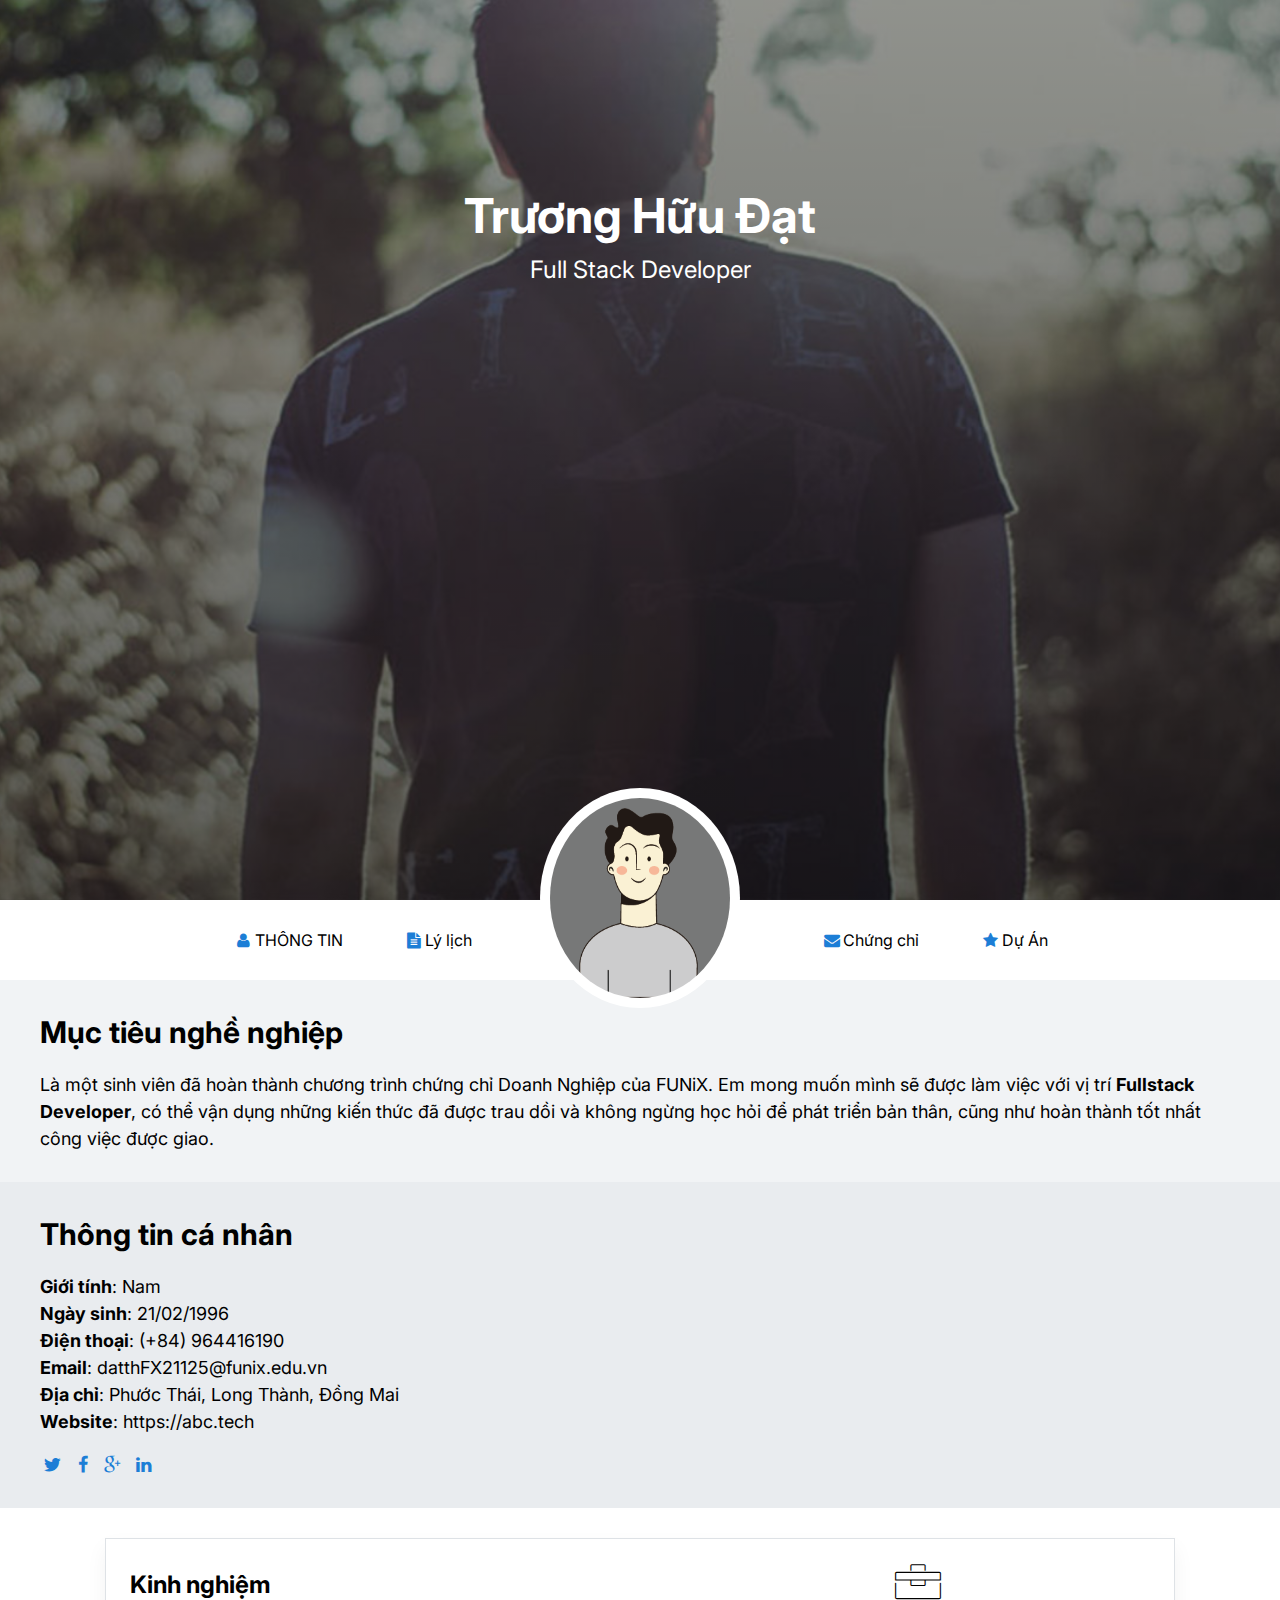
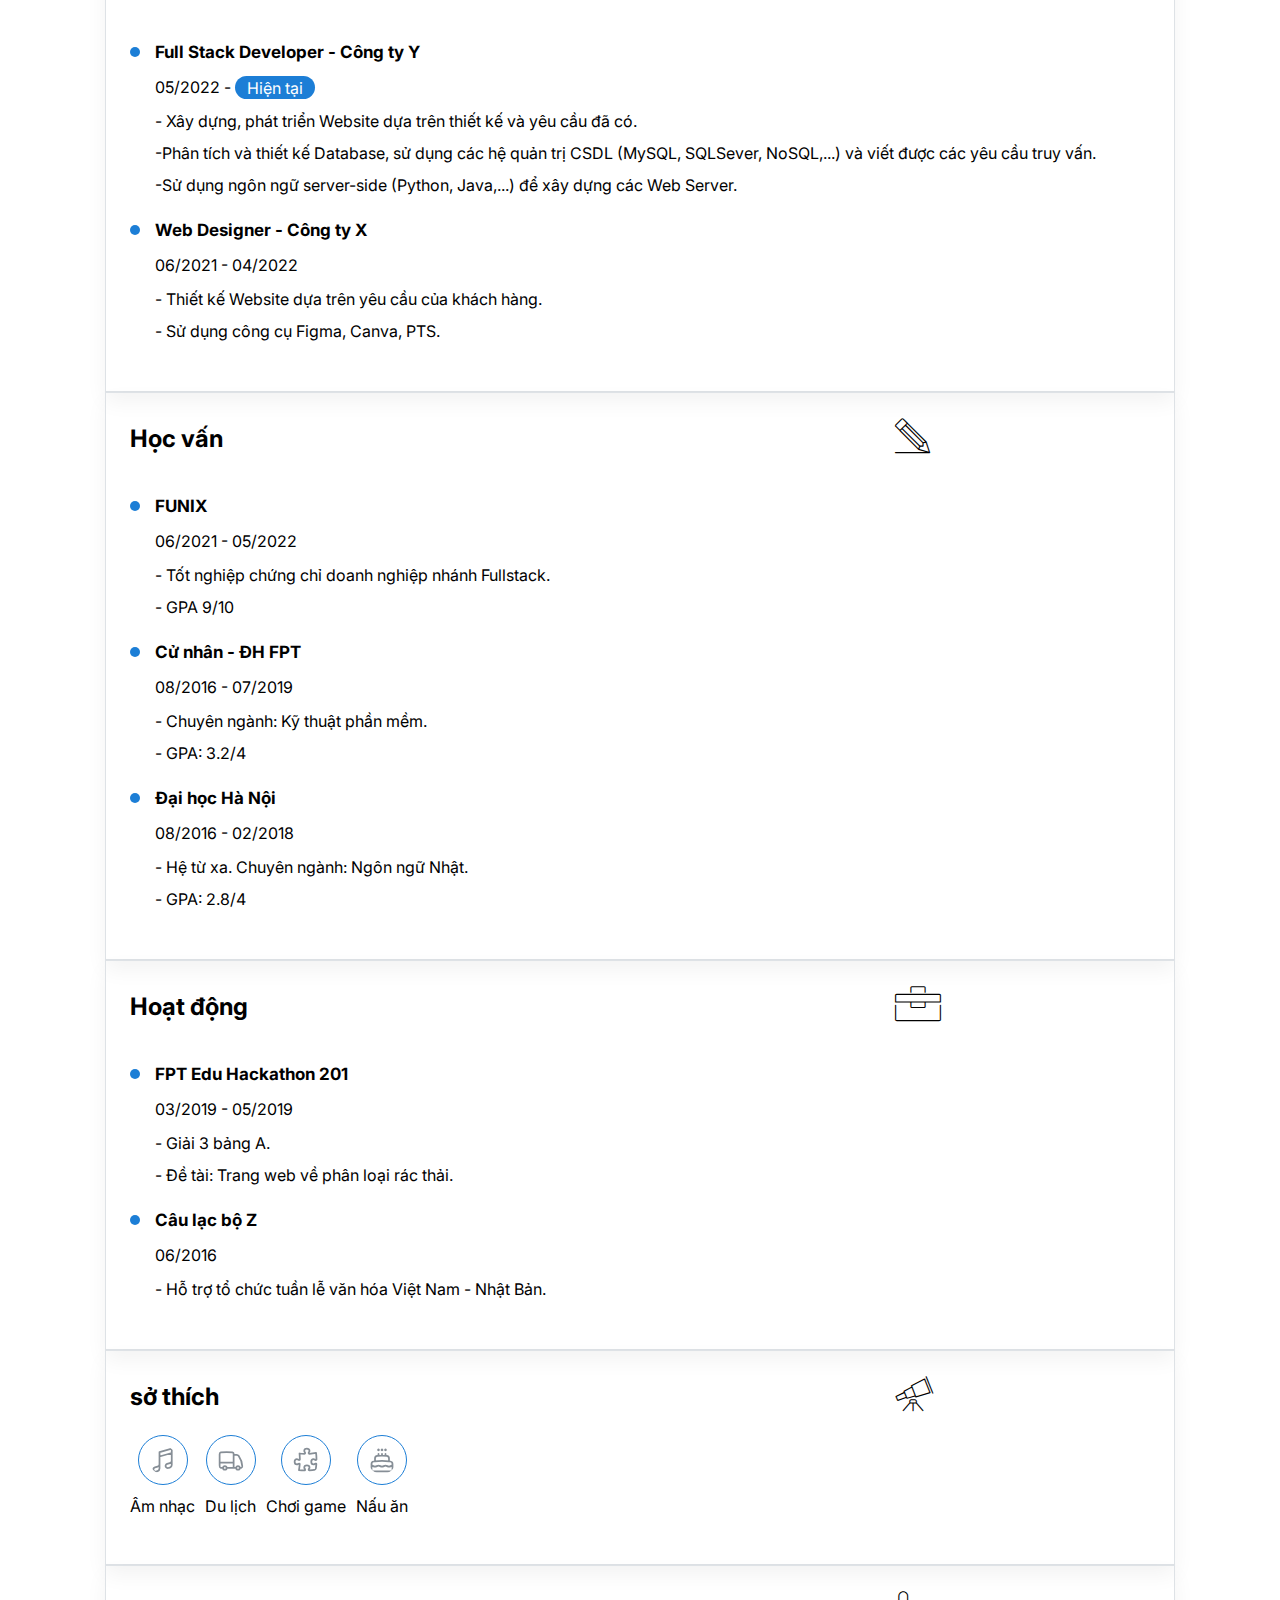
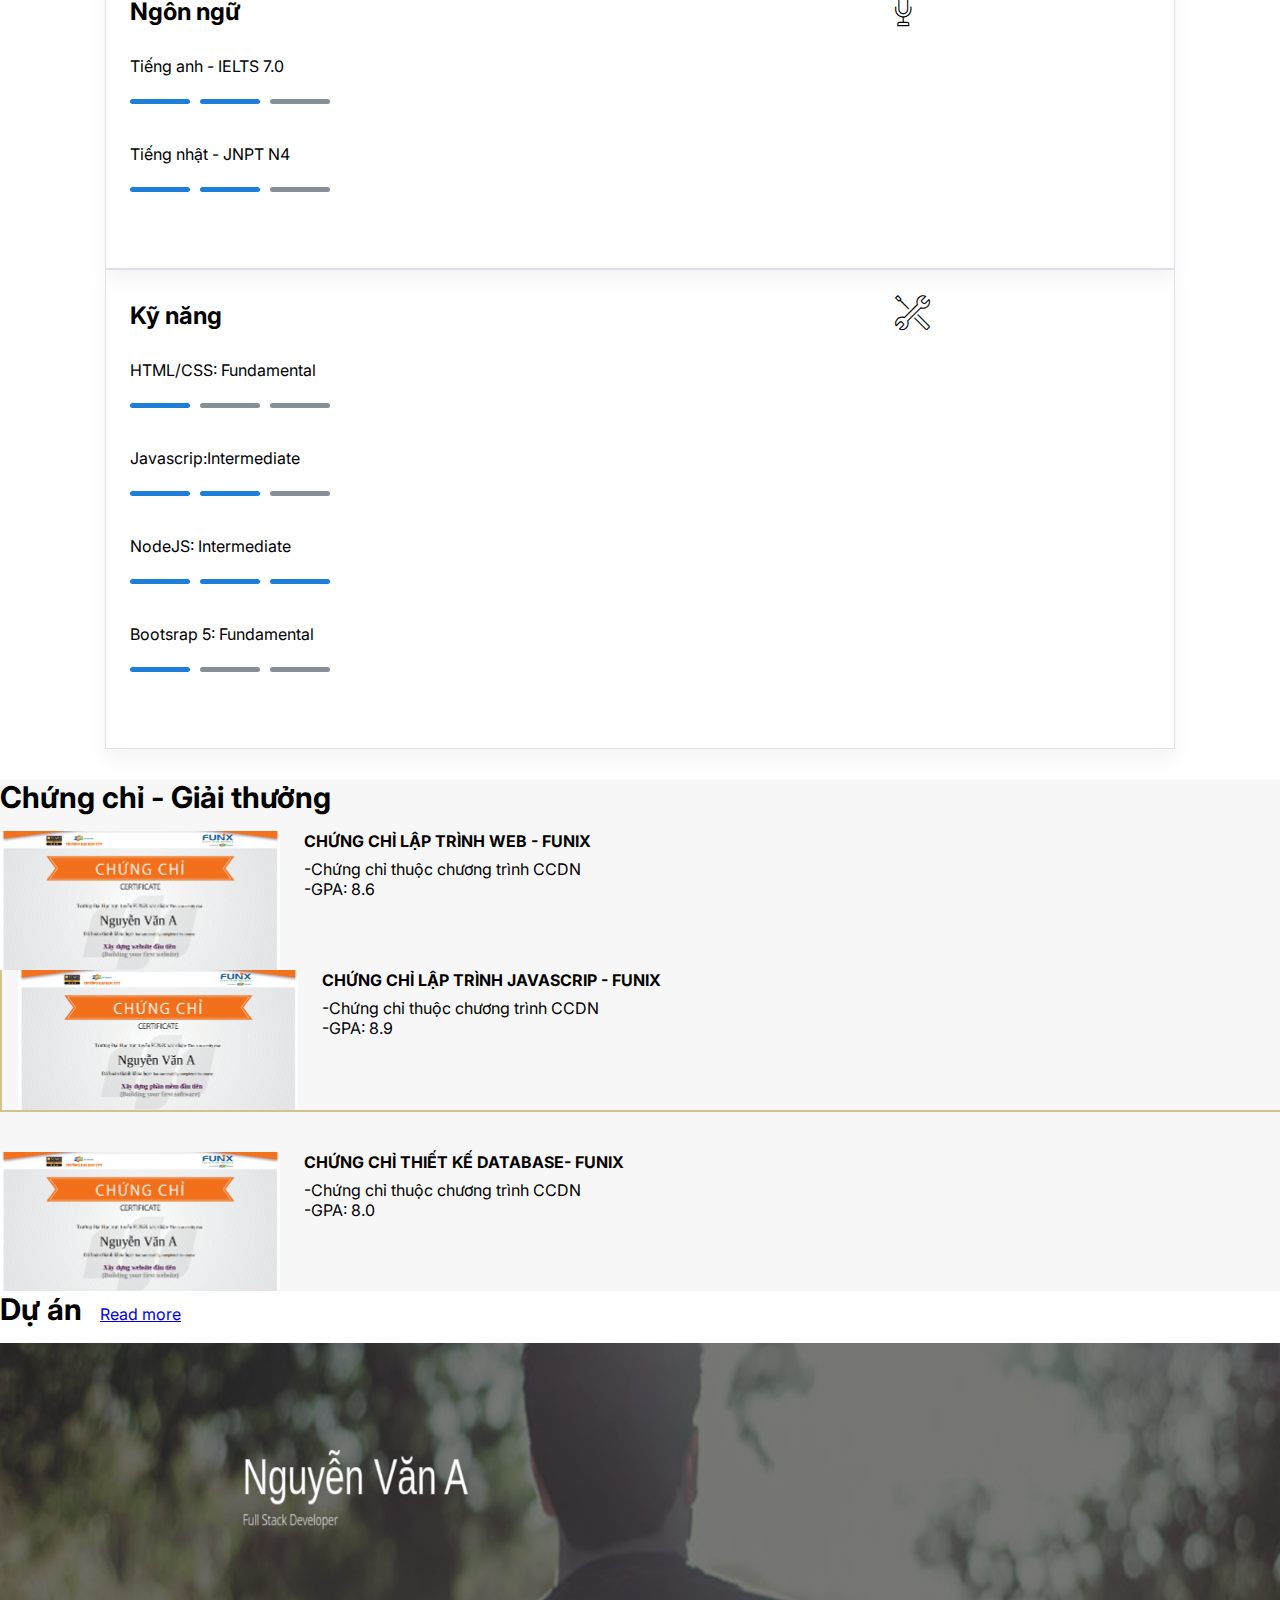
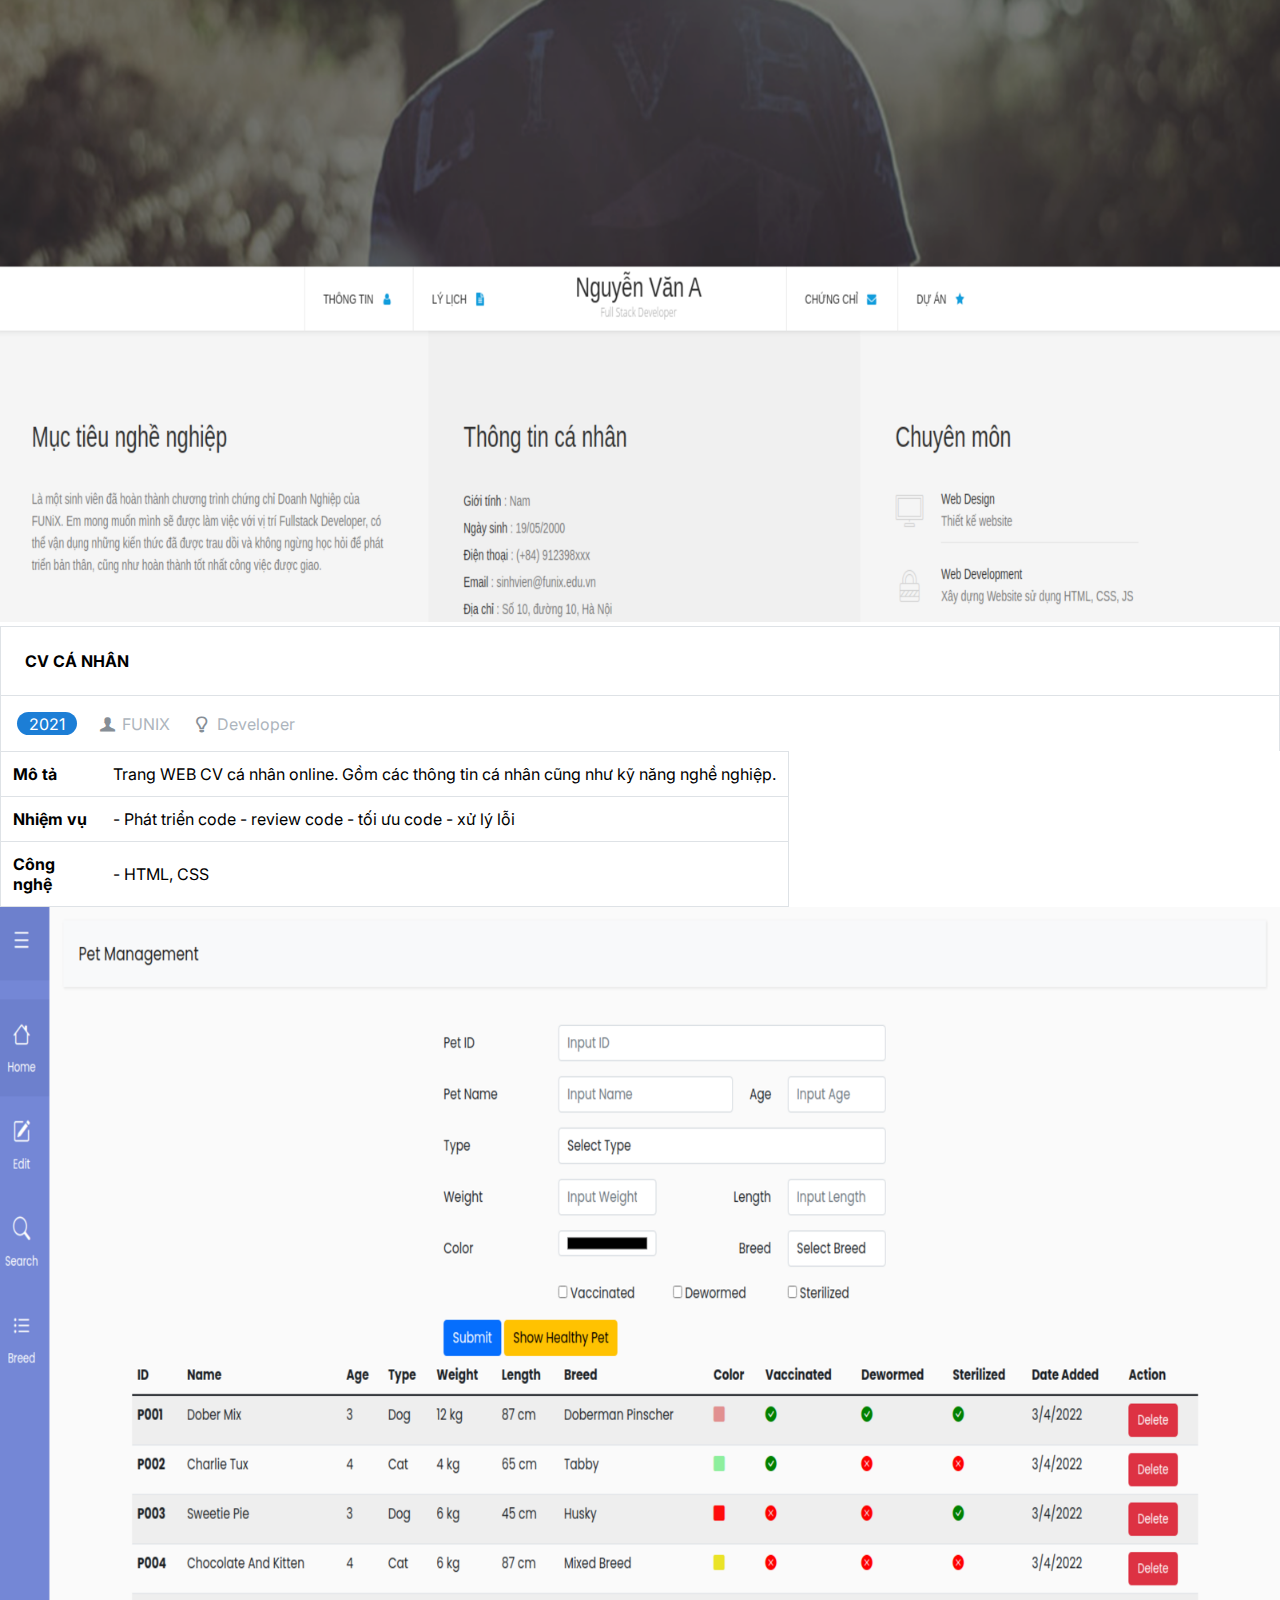
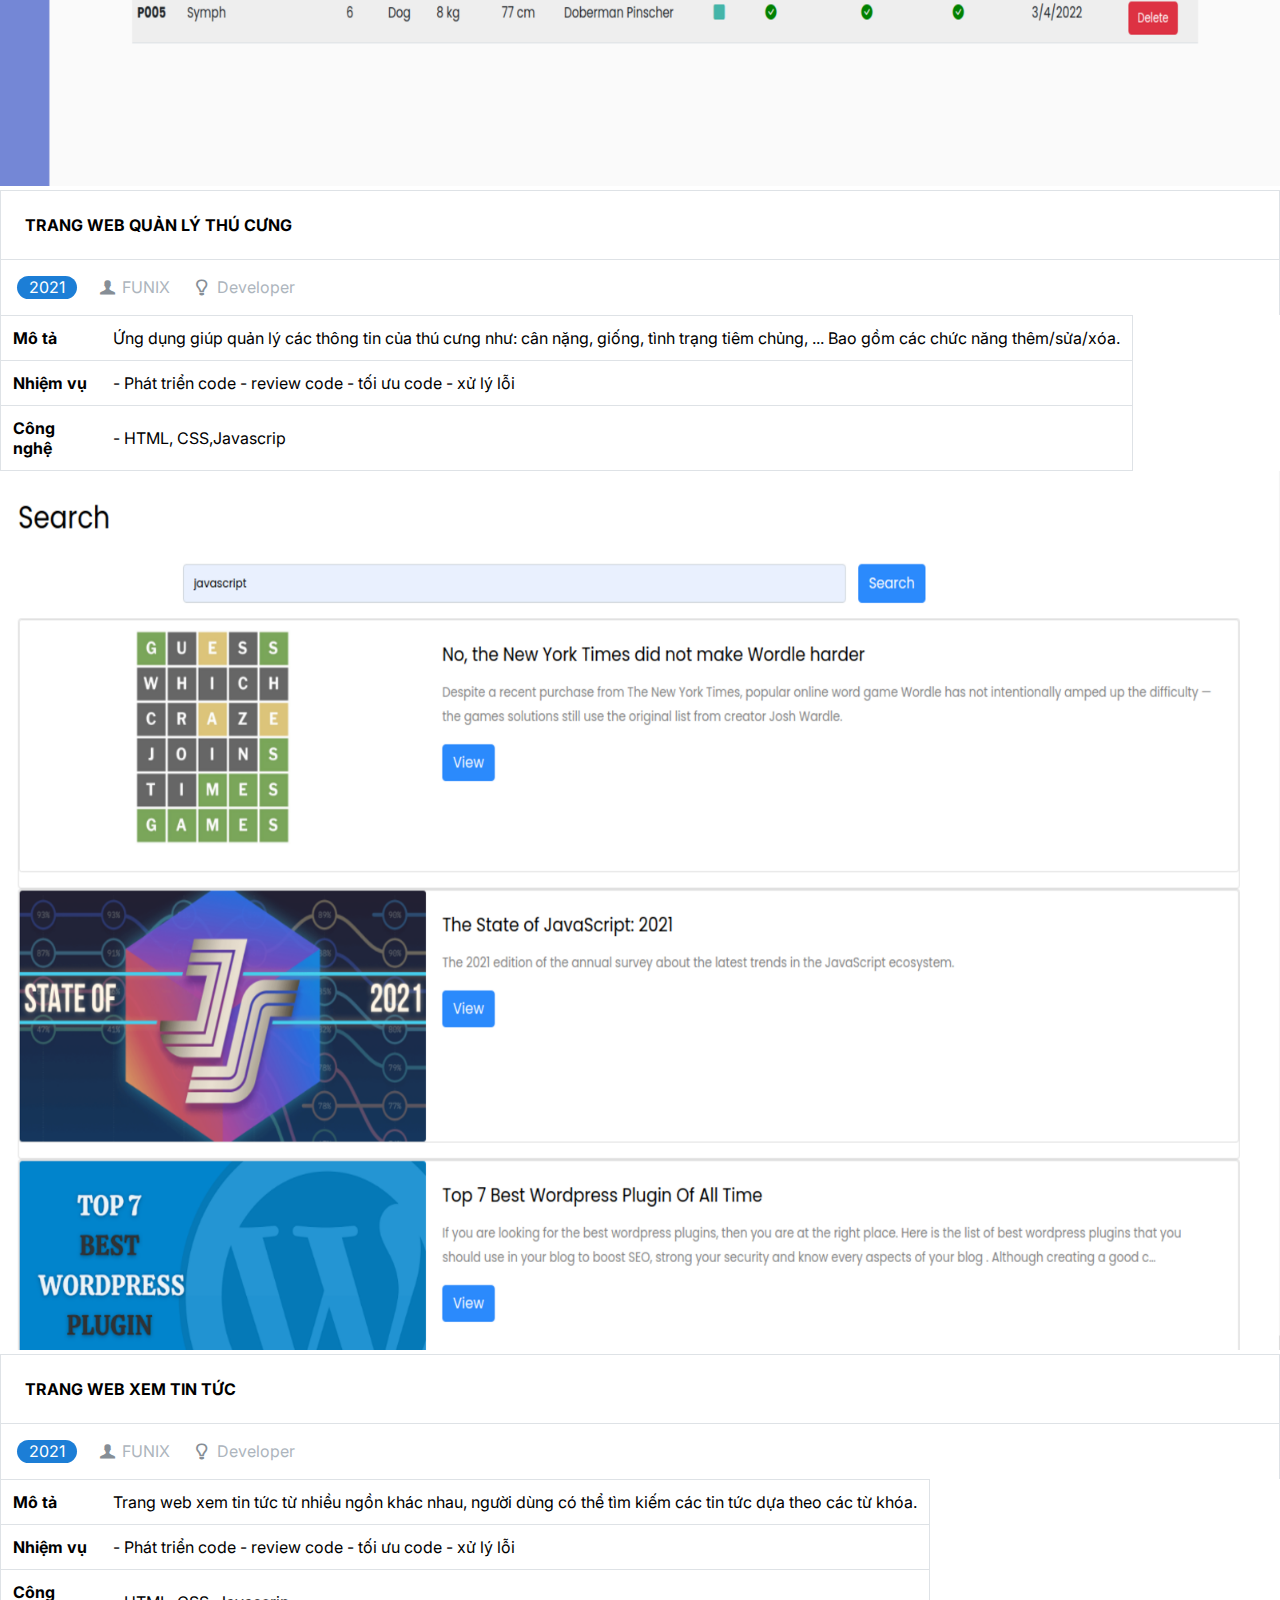
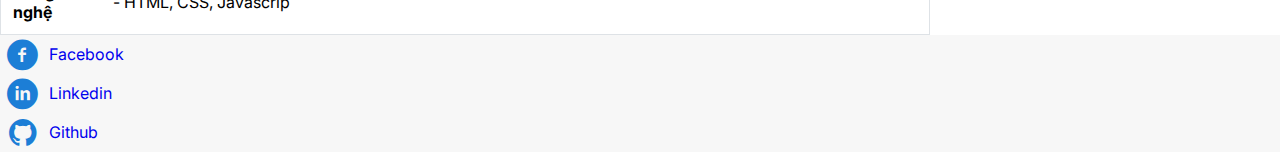
==== commit a2ae98a2: "Add files via upload" ====
--- a/index.html
+++ b/index.html
@@ -1,27 +1,25 @@
 <!DOCTYPE html>
 <html lang="en">
-  <head>
-    <meta charset="UTF-8" />
-    <meta http-equiv="X-UA-Compatible" content="IE=edge" />
-    <meta name="viewport" content="width=device-width, initial-scale=1.0" />
-    <link rel="stylesheet" href="./css/laptop.css" />
-    <link rel="stylesheet" href="./css/tablet.css" />
-    <link rel="stylesheet" href="./css/mobile.css" />
-    <link rel="stylesheet" href="./css/font.css" />
-    <link
-      href="https://cdn.jsdelivr.net/npm/bootstrap@5.0.2/dist/css/bootstrap.min.css"
-      rel="stylesheet"
-      integrity="sha384-EVSTQN3/azprG1Anm3QDgpJLIm9Nao0Yz1ztcQTwFspd3yD65VohhpuuCOmLASjC"
-      crossorigin="anonymous"
-    />
-    <link
-      href="https://fonts.googleapis.com/css2?family=Inter&display=swap"
-      rel="stylesheet"
-    />
-
-    <title>Assignment 03</title>
-  </head>
-  <body>
+
+<head>
+  <meta charset="UTF-8" />
+  <meta http-equiv="X-UA-Compatible" content="IE=edge" />
+  <meta name="viewport" content="width=device-width, initial-scale=1.0" />
+  <link href="https://cdn.jsdelivr.net/npm/bootstrap@5.0.2/dist/css/bootstrap.min.css" rel="stylesheet"
+    integrity="sha384-EVSTQN3/azprG1Anm3QDgpJLIm9Nao0Yz1ztcQTwFspd3yD65VohhpuuCOmLASjC" crossorigin="anonymous" />
+
+  <link rel="stylesheet" href="./css/laptop.css" />
+  <link rel="stylesheet" href="./css/tablet.css" />
+  <link rel="stylesheet" href="./css/mobile.css" />
+  <link rel="stylesheet" href="./css/font.css" />
+
+  <link href="https://fonts.googleapis.com/css2?family=Inter&display=swap" rel="stylesheet" />
+
+  <title>Assignment 03</title>
+</head>
+
+<body>
+  <div class="container-fluid">
     <!-- Banner -->
     <div id="banner">
       <div class="banner-container">
@@ -32,6 +30,7 @@
     <div class="avt-banner">
       <img src="images/default-avatar.webp" alt="avatar" class="avt-default" />
     </div>
+
     <!-- Narbar -->
     <section id="navbar">
       <nav class="navbar-container">
@@ -47,8 +46,8 @@
     </section>
 
     <section id="about" class="bg-grey">
-      <div class="row mt-4">
-        <div id="target" class="col-md col-lg">
+      <div class=" row mt-4">
+        <div id="target" class="col-12  col-sm-6">
           <h2 class="section-title x">Mục tiêu nghề nghiệp</h2>
           <p>
             Là một sinh viên đã hoàn thành chương trình chứng chỉ Doanh Nghiệp
@@ -58,7 +57,7 @@
             hoàn thành tốt nhất công việc được giao.
           </p>
         </div>
-        <div id="personal-info" class="col-md col-lg">
+        <div id="personal-info" class=" col-12 col-sm-6">
           <h2 class="section-title">Thông tin cá nhân</h2>
           <ul class="mt-40 info">
             <li><span>Giới tính</span>: Nam</li>
@@ -82,9 +81,11 @@
     <section id="job-info">
       <div class="container">
         <div class="row gy-4">
-          <div class="col-xl-4 col-md-6">
-            <div class="content-grid">
-              <div><h2>Kinh nghiệm</h2></div>
+          <div class="col-12 col-sm-6 col-lg-4">
+            <div class="content-grid">
+              <div>
+                <h2>Kinh nghiệm</h2>
+              </div>
               <div class="job-info-ic"><i class="ic-toolbox"></i></div>
               <div class="content">
                 <div class="content-detail">
@@ -109,9 +110,11 @@
               </div>
             </div>
           </div>
-          <div class="col-xl-4 col-md-6">
-            <div class="content-grid">
-              <div><h2>Học vấn</h2></div>
+          <div class="col-12 col-sm-6 col-lg-4">
+            <div class="content-grid">
+              <div>
+                <h2>Học vấn</h2>
+              </div>
               <div class="job-info-ic"><i class="ic-pencil"></i></div>
               <div class="content">
                 <div class="content-detail">
@@ -137,9 +140,11 @@
               </div>
             </div>
           </div>
-          <div class="col-xl-4 col-md-6">
-            <div class="content-grid">
-              <div><h2>Hoạt động</h2></div>
+          <div class="col-12 col-sm-6 col-lg-4">
+            <div class="content-grid">
+              <div>
+                <h2>Hoạt động</h2>
+              </div>
               <div class="job-info-ic"><i class="ic-toolbox"></i></div>
               <div class="content">
                 <div class="content-detail">
@@ -156,124 +161,88 @@
               </div>
             </div>
           </div>
-          <div class="col-xl-4 col-md-6">
-            <div class="content-grid">
-              <div><h2>sở thích</h2></div>
+          <div class="col-12 col-sm-6 col-lg-4">
+            <div class="content-grid">
+              <div>
+                <h2>sở thích</h2>
+              </div>
               <div class="job-info-ic"><i class="ic-telescope"></i></div>
-              <div class="content job-container-flex">
+              <div class="content job-content-flex">
                 <div class="flex-st">
-                  <svg
-                    xmlns="http://www.w3.org/2000/svg"
-                    fill="none"
-                    viewBox="0 0 24 24"
-                    stroke-width="1.5"
-                    stroke="currentColor"
-                    class="ic-st"
-                  >
-                    <path
-                      stroke-linecap="round"
-                      stroke-linejoin="round"
-                      d="M9 9l10.5-3m0 6.553v3.75a2.25 2.25 0 01-1.632 2.163l-1.32.377a1.803 1.803 0 11-.99-3.467l2.31-.66a2.25 2.25 0 001.632-2.163zm0 0V2.25L9 5.25v10.303m0 0v3.75a2.25 2.25 0 01-1.632 2.163l-1.32.377a1.803 1.803 0 01-.99-3.467l2.31-.66A2.25 2.25 0 009 15.553z"
-                    />
+                  <svg xmlns="http://www.w3.org/2000/svg" fill="none" viewBox="0 0 24 24" stroke-width="1.5"
+                    stroke="currentColor" class="ic-st">
+                    <path stroke-linecap="round" stroke-linejoin="round"
+                      d="M9 9l10.5-3m0 6.553v3.75a2.25 2.25 0 01-1.632 2.163l-1.32.377a1.803 1.803 0 11-.99-3.467l2.31-.66a2.25 2.25 0 001.632-2.163zm0 0V2.25L9 5.25v10.303m0 0v3.75a2.25 2.25 0 01-1.632 2.163l-1.32.377a1.803 1.803 0 01-.99-3.467l2.31-.66A2.25 2.25 0 009 15.553z" />
                   </svg>
                   <p>Âm nhạc</p>
                 </div>
                 <div class="flex-st">
-                  <svg
-                    xmlns="http://www.w3.org/2000/svg"
-                    fill="none"
-                    viewBox="0 0 24 24"
-                    stroke-width="1.5"
-                    stroke="currentColor"
-                    class="ic-st"
-                  >
-                    <path
-                      stroke-linecap="round"
-                      stroke-linejoin="round"
-                      d="M8.25 18.75a1.5 1.5 0 01-3 0m3 0a1.5 1.5 0 00-3 0m3 0h6m-9 0H3.375a1.125 1.125 0 01-1.125-1.125V14.25m17.25 4.5a1.5 1.5 0 01-3 0m3 0a1.5 1.5 0 00-3 0m3 0h1.125c.621 0 1.129-.504 1.09-1.124a17.902 17.902 0 00-3.213-9.193 2.056 2.056 0 00-1.58-.86H14.25M16.5 18.75h-2.25m0-11.177v-.958c0-.568-.422-1.048-.987-1.106a48.554 48.554 0 00-10.026 0 1.106 1.106 0 00-.987 1.106v7.635m12-6.677v6.677m0 4.5v-4.5m0 0h-12"
-                    />
+                  <svg xmlns="http://www.w3.org/2000/svg" fill="none" viewBox="0 0 24 24" stroke-width="1.5"
+                    stroke="currentColor" class="ic-st">
+                    <path stroke-linecap="round" stroke-linejoin="round"
+                      d="M8.25 18.75a1.5 1.5 0 01-3 0m3 0a1.5 1.5 0 00-3 0m3 0h6m-9 0H3.375a1.125 1.125 0 01-1.125-1.125V14.25m17.25 4.5a1.5 1.5 0 01-3 0m3 0a1.5 1.5 0 00-3 0m3 0h1.125c.621 0 1.129-.504 1.09-1.124a17.902 17.902 0 00-3.213-9.193 2.056 2.056 0 00-1.58-.86H14.25M16.5 18.75h-2.25m0-11.177v-.958c0-.568-.422-1.048-.987-1.106a48.554 48.554 0 00-10.026 0 1.106 1.106 0 00-.987 1.106v7.635m12-6.677v6.677m0 4.5v-4.5m0 0h-12" />
                   </svg>
                   <p>Du lịch</p>
                 </div>
                 <div class="flex-st">
-                  <svg
-                    xmlns="http://www.w3.org/2000/svg"
-                    fill="none"
-                    viewBox="0 0 24 24"
-                    stroke-width="1.5"
-                    stroke="currentColor"
-                    class="ic-st"
-                  >
-                    <path
-                      stroke-linecap="round"
-                      stroke-linejoin="round"
-                      d="M14.25 6.087c0-.355.186-.676.401-.959.221-.29.349-.634.349-1.003 0-1.036-1.007-1.875-2.25-1.875s-2.25.84-2.25 1.875c0 .369.128.713.349 1.003.215.283.401.604.401.959v0a.64.64 0 01-.657.643 48.39 48.39 0 01-4.163-.3c.186 1.613.293 3.25.315 4.907a.656.656 0 01-.658.663v0c-.355 0-.676-.186-.959-.401a1.647 1.647 0 00-1.003-.349c-1.036 0-1.875 1.007-1.875 2.25s.84 2.25 1.875 2.25c.369 0 .713-.128 1.003-.349.283-.215.604-.401.959-.401v0c.31 0 .555.26.532.57a48.039 48.039 0 01-.642 5.056c1.518.19 3.058.309 4.616.354a.64.64 0 00.657-.643v0c0-.355-.186-.676-.401-.959a1.647 1.647 0 01-.349-1.003c0-1.035 1.008-1.875 2.25-1.875 1.243 0 2.25.84 2.25 1.875 0 .369-.128.713-.349 1.003-.215.283-.4.604-.4.959v0c0 .333.277.599.61.58a48.1 48.1 0 005.427-.63 48.05 48.05 0 00.582-4.717.532.532 0 00-.533-.57v0c-.355 0-.676.186-.959.401-.29.221-.634.349-1.003.349-1.035 0-1.875-1.007-1.875-2.25s.84-2.25 1.875-2.25c.37 0 .713.128 1.003.349.283.215.604.401.96.401v0a.656.656 0 00.658-.663 48.422 48.422 0 00-.37-5.36c-1.886.342-3.81.574-5.766.689a.578.578 0 01-.61-.58v0z"
-                    />
+                  <svg xmlns="http://www.w3.org/2000/svg" fill="none" viewBox="0 0 24 24" stroke-width="1.5"
+                    stroke="currentColor" class="ic-st">
+                    <path stroke-linecap="round" stroke-linejoin="round"
+                      d="M14.25 6.087c0-.355.186-.676.401-.959.221-.29.349-.634.349-1.003 0-1.036-1.007-1.875-2.25-1.875s-2.25.84-2.25 1.875c0 .369.128.713.349 1.003.215.283.401.604.401.959v0a.64.64 0 01-.657.643 48.39 48.39 0 01-4.163-.3c.186 1.613.293 3.25.315 4.907a.656.656 0 01-.658.663v0c-.355 0-.676-.186-.959-.401a1.647 1.647 0 00-1.003-.349c-1.036 0-1.875 1.007-1.875 2.25s.84 2.25 1.875 2.25c.369 0 .713-.128 1.003-.349.283-.215.604-.401.959-.401v0c.31 0 .555.26.532.57a48.039 48.039 0 01-.642 5.056c1.518.19 3.058.309 4.616.354a.64.64 0 00.657-.643v0c0-.355-.186-.676-.401-.959a1.647 1.647 0 01-.349-1.003c0-1.035 1.008-1.875 2.25-1.875 1.243 0 2.25.84 2.25 1.875 0 .369-.128.713-.349 1.003-.215.283-.4.604-.4.959v0c0 .333.277.599.61.58a48.1 48.1 0 005.427-.63 48.05 48.05 0 00.582-4.717.532.532 0 00-.533-.57v0c-.355 0-.676.186-.959.401-.29.221-.634.349-1.003.349-1.035 0-1.875-1.007-1.875-2.25s.84-2.25 1.875-2.25c.37 0 .713.128 1.003.349.283.215.604.401.96.401v0a.656.656 0 00.658-.663 48.422 48.422 0 00-.37-5.36c-1.886.342-3.81.574-5.766.689a.578.578 0 01-.61-.58v0z" />
                   </svg>
                   <p>Chơi game</p>
                 </div>
                 <div class="flex-st">
-                  <svg
-                    xmlns="http://www.w3.org/2000/svg"
-                    fill="none"
-                    viewBox="0 0 24 24"
-                    stroke-width="1.5"
-                    stroke="currentColor"
-                    class="ic-st"
-                  >
-                    <path
-                      stroke-linecap="round"
-                      stroke-linejoin="round"
-                      d="M12 8.25v-1.5m0 1.5c-1.355 0-2.697.056-4.024.166C6.845 8.51 6 9.473 6 10.608v2.513m6-4.87c1.355 0 2.697.055 4.024.165C17.155 8.51 18 9.473 18 10.608v2.513m-3-4.87v-1.5m-6 1.5v-1.5m12 9.75l-1.5.75a3.354 3.354 0 01-3 0 3.354 3.354 0 00-3 0 3.354 3.354 0 01-3 0 3.354 3.354 0 00-3 0 3.354 3.354 0 01-3 0L3 16.5m15-3.38a48.474 48.474 0 00-6-.37c-2.032 0-4.034.125-6 .37m12 0c.39.049.777.102 1.163.16 1.07.16 1.837 1.094 1.837 2.175v5.17c0 .62-.504 1.124-1.125 1.124H4.125A1.125 1.125 0 013 20.625v-5.17c0-1.08.768-2.014 1.837-2.174A47.78 47.78 0 016 13.12M12.265 3.11a.375.375 0 11-.53 0L12 2.845l.265.265zm-3 0a.375.375 0 11-.53 0L9 2.845l.265.265zm6 0a.375.375 0 11-.53 0L15 2.845l.265.265z"
-                    />
+                  <svg xmlns="http://www.w3.org/2000/svg" fill="none" viewBox="0 0 24 24" stroke-width="1.5"
+                    stroke="currentColor" class="ic-st">
+                    <path stroke-linecap="round" stroke-linejoin="round"
+                      d="M12 8.25v-1.5m0 1.5c-1.355 0-2.697.056-4.024.166C6.845 8.51 6 9.473 6 10.608v2.513m6-4.87c1.355 0 2.697.055 4.024.165C17.155 8.51 18 9.473 18 10.608v2.513m-3-4.87v-1.5m-6 1.5v-1.5m12 9.75l-1.5.75a3.354 3.354 0 01-3 0 3.354 3.354 0 00-3 0 3.354 3.354 0 01-3 0 3.354 3.354 0 00-3 0 3.354 3.354 0 01-3 0L3 16.5m15-3.38a48.474 48.474 0 00-6-.37c-2.032 0-4.034.125-6 .37m12 0c.39.049.777.102 1.163.16 1.07.16 1.837 1.094 1.837 2.175v5.17c0 .62-.504 1.124-1.125 1.124H4.125A1.125 1.125 0 013 20.625v-5.17c0-1.08.768-2.014 1.837-2.174A47.78 47.78 0 016 13.12M12.265 3.11a.375.375 0 11-.53 0L12 2.845l.265.265zm-3 0a.375.375 0 11-.53 0L9 2.845l.265.265zm6 0a.375.375 0 11-.53 0L15 2.845l.265.265z" />
                   </svg>
                   <p>Nấu ăn</p>
                 </div>
               </div>
             </div>
           </div>
-          <div class="col-xl-4 col-md-6">
-            <div class="content-grid">
-              <div><h2>Ngôn ngữ</h2></div>
+          <div class="col-12 col-sm-6 col-lg-4">
+            <div class="content-grid">
+              <div>
+                <h2>Ngôn ngữ</h2>
+              </div>
               <div class="job-info-ic"><i class="ic-mic"></i></div>
               <div class="content">
                 <div style="margin-bottom: 24px">
                   <p>Tiếng anh - IELTS 7.0</p>
-                  <span class="good"></span><span class="good"></span
-                  ><span class="bad"></span>
+                  <span class="good"></span><span class="good"></span><span class="bad"></span>
                 </div>
                 <div style="margin-bottom: 24px">
                   <p>Tiếng nhật - JNPT N4</p>
-                  <span class="good"></span><span class="good"></span
-                  ><span class="bad"></span>
-                </div>
-              </div>
-            </div>
-          </div>
-          <div class="col-xl-4 col-md-6">
-            <div class="content-grid">
-              <div><h2>Kỹ năng</h2></div>
+                  <span class="good"></span><span class="good"></span><span class="bad"></span>
+                </div>
+              </div>
+            </div>
+          </div>
+          <div class="col-12 col-sm-6 col-lg-4">
+            <div class="content-grid">
+              <div>
+                <h2>Kỹ năng</h2>
+              </div>
               <div class="job-info-ic"><i class="ic-tools-2"></i></div>
               <div class="content">
                 <div style="margin-bottom: 24px">
                   <p>HTML/CSS: Fundamental</p>
-                  <span class="good"></span><span class="bad"></span
-                  ><span class="bad"></span>
+                  <span class="good"></span><span class="bad"></span><span class="bad"></span>
                 </div>
                 <div style="margin-bottom: 24px">
                   <p>Javascrip:Intermediate</p>
-                  <span class="good"></span><span class="good"></span
-                  ><span class="bad"></span>
+                  <span class="good"></span><span class="good"></span><span class="bad"></span>
                 </div>
                 <div style="margin-bottom: 24px">
                   <p>NodeJS: Intermediate</p>
-                  <span class="good"></span><span class="good"></span
-                  ><span class="good"></span>
+                  <span class="good"></span><span class="good"></span><span class="good"></span>
                 </div>
                 <div style="margin-bottom: 24px">
                   <p>Bootsrap 5: Fundamental</p>
-                  <span class="good"></span><span class="bad"></span
-                  ><span class="bad"></span>
+                  <span class="good"></span><span class="bad"></span><span class="bad"></span>
                 </div>
               </div>
             </div>
@@ -284,37 +253,25 @@
 
     <!-- Certificate -->
     <section id="certificate" class="bg-grey">
-      <div class="container">
+      <div class="container-fluid">
         <h1 class="section-title">Chứng chỉ - Giải thưởng</h1>
         <div class="row mt-4">
-          <div class="certificate-flex col-md-6 mb-4">
-            <img
-              src="images/Cert_DBI.png"
-              alt="certificate 1"
-              class="certificate-img img-fluid"
-            />
+          <div class="certificate-flex col-12 col-md-6 mb-4">
+            <img src="images/Cert_DBI.png" alt="certificate 1" class="certificate-img img-fluid" />
             <p>
               <strong> chứng Chỉ Lập Trình WEB - FUNIX</strong><br />
               -Chứng chỉ thuộc chương trình CCDN<br />-GPA: 8.6
             </p>
           </div>
-          <div class="certificate-flex certificate-2 col-md-6 mb-4">
-            <img
-              src="images/Cert_PRF.png"
-              alt="certificate 2"
-              class="certificate-img img-fluid"
-            />
+          <div class="certificate-flex certificate-2 col-12 col-md-6 mb-4">
+            <img src="images/Cert_PRF.png" alt="certificate 2" class="certificate-img img-fluid" />
             <p>
               <strong> chứng Chỉ Lập Trình javascrip - FUNIX</strong><br />
               -Chứng chỉ thuộc chương trình CCDN<br />-GPA: 8.9
             </p>
           </div>
-          <div class="certificate-flex certificate-3 col-lg-12">
-            <img
-              src="images/Cert_WEB.png"
-              alt="certificate 3"
-              class="certificate-img"
-            />
+          <div class="certificate-flex certificate-3 col-sm-12">
+            <img src="images/Cert_WEB.png" alt="certificate 3" class="certificate-img" />
             <p>
               <strong> Chứng chỉ thiết kế database- funix</strong><br />
               -Chứng chỉ thuộc chương trình CCDN<br />-GPA: 8.0
@@ -326,20 +283,15 @@
 
     <!-- Project -->
     <section id="project">
-      <div class="container">
+      <div class="container-fluid">
         <div class="section-title">
           <h1>Dự án</h1>
-          <a href="#projet-charter">Read more</a>
-        </div>
-
+          <a href="project-charter.html" target="_blank">Read more</a>
+        </div>
         <div class="row">
-          <div class="col-md-4 mb-4 mb-md-0">
+          <div class="col-12 col-md-4 mb-4">
             <div class="project-content">
-              <img
-                src="images/project_1.png"
-                alt="project 1"
-                class="project-img"
-              />
+              <img src="images/project_1.png" alt="project 1" class="project-img" />
               <h3>CV CÁ NHÂN</h3>
               <div class="project-content-flex">
                 <p class="now">2021</p>
@@ -371,13 +323,9 @@
               </table>
             </div>
           </div>
-          <div class="col-md-4 mb-4 mb-md-0">
+          <div class="col-12 col-md-4 mb-4">
             <div class="project-content">
-              <img
-                src="images/project_2.png"
-                alt="project 1"
-                class="project-img"
-              />
+              <img src="images/project_2.png" alt="project 1" class="project-img" />
               <h3>TRANG WEB QUẢN LÝ THÚ CƯNG</h3>
               <div class="project-content-flex">
                 <p class="now">2021</p>
@@ -412,13 +360,9 @@
               </table>
             </div>
           </div>
-          <div class="col-md-4 mb-4 mb-md-0">
+          <div class="col-12 col-md-4 mb-4">
             <div class="project-content">
-              <img
-                src="images/project_3.png"
-                alt="project 1"
-                class="project-img"
-              />
+              <img src="images/project_3.png" alt="project 1" class="project-img" />
               <h3>TRANG WEB XEM TIN TỨC</h3>
               <div class="project-content-flex">
                 <p class="now">2021</p>
@@ -453,40 +397,35 @@
             </div>
           </div>
         </div>
+
       </div>
     </section>
 
     <!-- Footer -->
     <section id="footer" class="bg-grey">
-      <div class="container">
-        <div class="footer-container">
+      <div class="container-fluid">
+        <div class="footer-content d-flex justify-content-center align-items-center mb-4">
+          <div class="footer-container-flex ">
+            <a href="#" class="footer-link"><i class="icon-facebook-circled"></i></a>
+            <a href="#"><span class="footer-text">Facebook</span></a>
+          </div>
           <div class="footer-container-flex">
-            <a href="#" class="footer-link"
-              ><i class="icon-facebook-circled"></i
-            ></a>
-            <a href="#"><span class="footer-content">Facebook</span></a>
+            <a href="#" class="footer-link"><i class="icon-linkedin-circled"></i></a>
+            <a href="#"><span class="footer-textt">Linkedin</span></a>
           </div>
           <div class="footer-container-flex">
-            <a href="#" class="footer-link"
-              ><i class="icon-linkedin-circled"></i
-            ></a>
-            <a href="#"><span class="footer-content">Linkedin</span></a>
-          </div>
-          <div class="footer-container-flex">
-            <a href="#" class="footer-link"
-              ><i class="icon-github-circled"></i
-            ></a>
-            <a href="#" style="text-decoration: none"
-              ><span class="footer-content">Github</span></a
-            >
-          </div>
-        </div>
-      </div>
-    </section>
-    <script
-      src="https://cdn.jsdelivr.net/npm/bootstrap@5.0.2/dist/js/bootstrap.bundle.min.js"
-      integrity="sha384-MrcW6ZMFYlzcLA8Nl+NtUVF0sA7MsXsP1UyJoMp4YLEuNSfAP+JcXn/tWtIaxVXM"
-      crossorigin="anonymous"
-    ></script>
-  </body>
-</html>
+            <a href="#" class="footer-link"><i class="icon-github-circled"></i></a>
+            <a href="#" style="text-decoration: none"><span class="footer-text">Github</span></a>
+          </div>
+        </div>
+      </div>
+    </section>
+  </div>
+
+
+  <script src="https://cdn.jsdelivr.net/npm/bootstrap@5.0.2/dist/js/bootstrap.bundle.min.js"
+    integrity="sha384-MrcW6ZMFYlzcLA8Nl+NtUVF0sA7MsXsP1UyJoMp4YLEuNSfAP+JcXn/tWtIaxVXM"
+    crossorigin="anonymous"></script>
+</body>
+
+</html>--- a/css/laptop.css
+++ b/css/laptop.css
@@ -21,7 +21,8 @@
 /* Banner */
 #banner {
   background-image: linear-gradient(rgba(0, 0, 0, 0.4), rgba(0, 0, 0, 0.6)),
-    url(/images/banner.jpg);
+    url("../images/banner.jpg");
+  background-position: center;
   height: 100vh;
   background-size: cover;
   position: relative;
@@ -80,13 +81,6 @@
 }
 
 /* Thông tin cá nhân */
-.about-grid {
-  display: grid;
-  grid-template-columns: repeat(2, 1fr);
-
-  margin-top: 25px;
-}
-
 .section-title {
   font-size: 30px;
   margin-bottom: 16px;
@@ -145,6 +139,7 @@
 .content-detail {
   margin-left: 25px;
 }
+
 .content-detail h3 {
   position: relative;
   font-size: 17px;
@@ -185,7 +180,7 @@
   border-radius: 50%;
 }
 
-.job-container-flex {
+.job-content-flex {
   display: flex;
   gap: 10px;
 }
@@ -253,13 +248,6 @@
 }
 
 /* project */
-
-.project-grid {
-  display: grid;
-  grid-template-columns: repeat(3, 1fr);
-  gap: 20px;
-}
-
 .project-img {
   width: 100%;
 }
@@ -310,11 +298,8 @@
 
 /* FOOTER */
 
-.footer-container {
-  display: flex;
+.footer-content {
   gap: 48px;
-  justify-content: center;
-  margin-bottom: 30px;
 }
 
 .footer-container-flex {
@@ -329,7 +314,7 @@
 }
 
 .footer-container-flex i {
-  font-size: 36px;
+  font-size: 200%;
   color: #1c7ed6;
 }
 
--- a/css/tablet.css
+++ b/css/tablet.css
@@ -1,4 +1,4 @@
-@media all and (min-width: 768px) and (max-width: 1024px) {
+@media (min-width: 768px) and (max-width: 1023px) {
   .text-navbar,
   .avt-banner {
     display: none;
--- a/css/mobile.css
+++ b/css/mobile.css
@@ -1,7 +1,11 @@
-@media (max-width: 768px) {
+@media screen and (max-width: 767px) {
   .text-navbar,
   .avt-banner {
     display: none;
+  }
+
+  .navbar-container {
+    flex-direction: column;
   }
 
   #navbar a:link,
@@ -11,14 +15,38 @@
     padding: 20px 35px 0;
   }
 
+  /* Job Info */
+  #job-info .container {
+    max-width: 100%;
+  }
+
+  /* Certificate */
+  .certificate-flex {
+    flex-direction: column;
+  }
+
   .certificate-2 {
     border-left: none;
     border-top: 2px solid #d6c08d;
     padding-top: 40px;
   }
 
-  .footer-container {
-    gap: 30px;
+  /* Footer */
+
+  .footer-content {
+    gap: 5px;
+  }
+
+  .footer-container-flex {
+    gap: 0;
+  }
+
+  .footer-link {
+    font-size: 12px;
+  }
+
+  .footer-text {
+    font-size: 14px;
   }
 
   /* Project Charter  */
